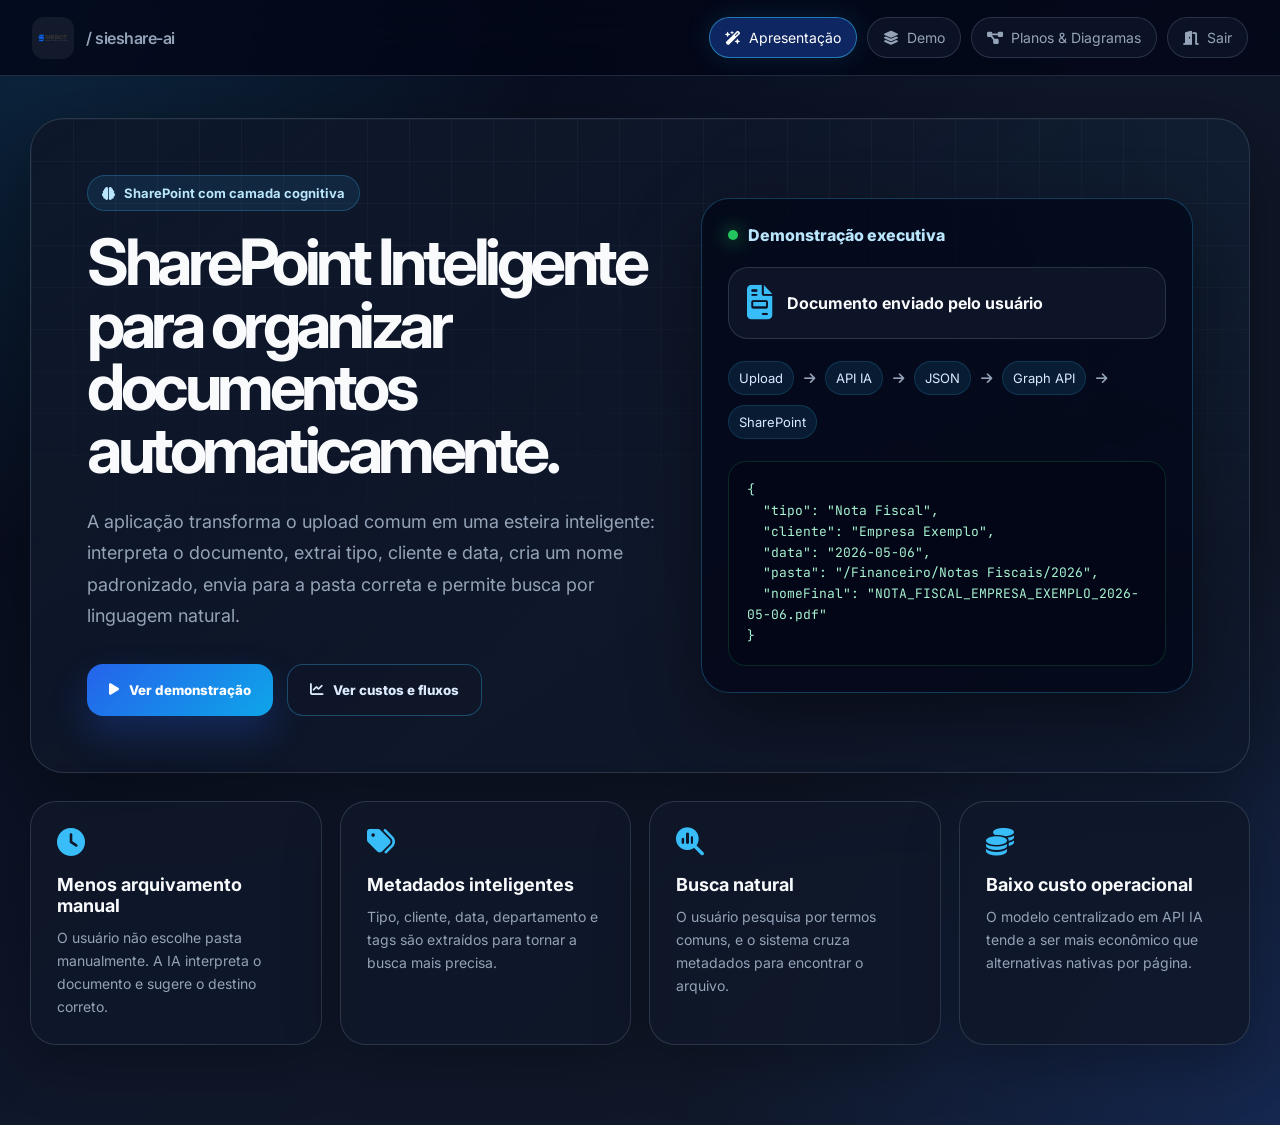
==== upload_api.html @ 10bcc90f "docs(compliance): disclaimer de escopo para simulação de arquivos" ====
<!doctype html>
<html lang="pt-br">
<head>
    <meta charset="utf-8">
    <meta name="viewport" content="width=device-width, initial-scale=1">
    <title>SieShare AI | SharePoint Inteligente</title>

    <link href="https://fonts.googleapis.com/css2?family=Inter:wght@300;400;500;600;700;800;900&family=JetBrains+Mono:wght@400;700&display=swap" rel="stylesheet">
    <link rel="stylesheet" href="https://cdnjs.cloudflare.com/ajax/libs/font-awesome/6.4.2/css/all.min.css">
    <link rel="stylesheet" href="assets/css/style_upload.css">
</head>

<body class="tech-layout">

    <div id="toast" class="toast">
        <i class="fa-solid fa-circle-check"></i>
        <span id="toast-text">Documento enviado com sucesso.</span>
    </div>

    <div id="doc-modal" class="modal-overlay">
        <div class="modal-card">
            <div class="modal-header">
                <div class="modal-title">
                    <i class="fa-solid fa-file-shield text-primary"></i>
                    <span>Inspeção inteligente do arquivo</span>
                </div>

                <button class="btn-close" onclick="closeDocPreview()">
                    <i class="fa-solid fa-xmark"></i>
                </button>
            </div>

            <div class="modal-body" id="doc-modal-content"></div>
        </div>
    </div>

    <header class="top-navbar">
        <div class="nav-brand">
            <img src="assets/img/SIEBOT.png" alt="Logo Siebot" class="brand-logo">
            <span class="module-name">/ sieshare-ai</span>
        </div>

        <nav class="nav-links">
            <button class="nav-tab active" onclick="switchView('presentation', this)">
                <i class="fa-solid fa-wand-magic-sparkles"></i>
                Apresentação
            </button>

            <button class="nav-tab" onclick="switchView('workspace', this)">
                <i class="fa-solid fa-layer-group"></i>
                Demo
            </button>

            <button class="nav-tab" onclick="switchView('architecture', this)">
                <i class="fa-solid fa-diagram-project"></i>
                Planos & Diagramas
            </button>

            <a href="index.html" class="nav-action-btn">
                <i class="fa-solid fa-door-open"></i>
                Sair
            </a>
        </nav>
    </header>

    <main class="main-canvas">

        <section id="view-presentation" class="view-panel active">

            <div class="hero-card">
                <div class="hero-copy">
                    <span class="eyebrow">
                        <i class="fa-solid fa-brain"></i>
                        SharePoint com camada cognitiva
                    </span>

                    <h1>SharePoint Inteligente para organizar documentos automaticamente.</h1>

                    <p>
                        A aplicação transforma o upload comum em uma esteira inteligente:
                        interpreta o documento, extrai tipo, cliente e data, cria um nome padronizado,
                        envia para a pasta correta e permite busca por linguagem natural.
                    </p>

                    <div class="hero-actions">
                        <button class="btn-filled btn-lg" onclick="switchView('workspace')">
                            <i class="fa-solid fa-play"></i>
                            Ver demonstração
                        </button>

                        <button class="btn-outline btn-lg" onclick="switchView('architecture')">
                            <i class="fa-solid fa-chart-line"></i>
                            Ver custos e fluxos
                        </button>
                    </div>
                </div>

                <div class="hero-panel">
                    <div class="live-card">
                        <div class="live-head">
                            <span class="dot"></span>
                            Demonstração executiva
                        </div>

                        <div class="live-file">
                            <i class="fa-solid fa-file-invoice"></i>
                            <strong>Documento enviado pelo usuário</strong>
                        </div>

                        <div class="pipeline-mini">
                            <span>Upload</span>
                            <i class="fa-solid fa-arrow-right"></i>
                            <span>API IA</span>
                            <i class="fa-solid fa-arrow-right"></i>
                            <span>JSON</span>
                            <i class="fa-solid fa-arrow-right"></i>
                            <span>Graph API</span>
                            <i class="fa-solid fa-arrow-right"></i>
                            <span>SharePoint</span>
                        </div>

                        <div class="mini-json">{
  "tipo": "Nota Fiscal",
  "cliente": "Empresa Exemplo",
  "data": "2026-05-06",
  "pasta": "/Financeiro/Notas Fiscais/2026",
  "nomeFinal": "NOTA_FISCAL_EMPRESA_EXEMPLO_2026-05-06.pdf"
}</div>
                    </div>
                </div>
            </div>

            <div class="value-grid">

                <div class="value-card">
                    <i class="fa-solid fa-clock"></i>
                    <h3>Menos arquivamento manual</h3>
                    <p>O usuário não escolhe pasta manualmente. A IA interpreta o documento e sugere o destino correto.</p>
                </div>

                <div class="value-card">
                    <i class="fa-solid fa-tags"></i>
                    <h3>Metadados inteligentes</h3>
                    <p>Tipo, cliente, data, departamento e tags são extraídos para tornar a busca mais precisa.</p>
                </div>

                <div class="value-card">
                    <i class="fa-solid fa-magnifying-glass-chart"></i>
                    <h3>Busca natural</h3>
                    <p>O usuário pesquisa por termos comuns, e o sistema cruza metadados para encontrar o arquivo.</p>
                </div>

                <div class="value-card">
                    <i class="fa-solid fa-coins"></i>
                    <h3>Baixo custo operacional</h3>
                    <p>O modelo centralizado em API IA tende a ser mais econômico que alternativas nativas por página.</p>
                </div>

            </div>

        </section>

        <section id="view-workspace" class="view-panel">

            <div class="workspace-tabs">
                <button class="workspace-tab active" onclick="switchWorkspaceTab('submit', this)">
                    <i class="fa-solid fa-cloud-arrow-up"></i>
                    Submeter arquivo
                </button>

                <button class="workspace-tab" onclick="switchWorkspaceTab('search', this)">
                    <i class="fa-solid fa-magnifying-glass"></i>
                    Pesquisa inteligente
                </button>

                <button class="workspace-tab" onclick="switchWorkspaceTab('uploads', this)">
                    <i class="fa-solid fa-clock-rotate-left"></i>
                    Últimos uploads
                </button>
            </div>

            <div id="workspace-submit" class="workspace-panel active">

                <div class="split-layout single-focus">

                    <div class="tech-card">

                        <div class="card-title">
                            <i class="fa-solid fa-robot text-primary"></i>
                            Motor de ingestão cognitiva
                        </div>

                        <p class="text-muted">
                            Nesta demo para leitura de arquivos textuais é fictícia.
                            Para PDF, DOCX e XLSX, a tela simula a resposta esperada de uma API IA,
                            sem gerar nomes a partir do nome original do arquivo.
                        </p>

                        <div id="step-upload" class="engine-step active">

                            <select id="ai-hint" class="tech-input mb-3">
                                <option value="auto">Detecção automática pela API IA</option>
                                <option value="nf">Documento: Nota Fiscal</option>
                                <option value="contrato">Documento: Contrato</option>
                                <option value="curriculo">Documento: Currículo / RH</option>
                                <option value="pedido">Documento: Pedido / Logística</option>
                            </select>

                            <div class="upload-zone" id="drop-zone">
                                <i class="fa-solid fa-file-circle-plus icon-lg"></i>
                                <h4>Arraste o arquivo para análise</h4>
                                <span class="text-muted">Suporta .pdf, .docx, .xml, .xlsx, .csv, .txt</span>

                                <input type="file" id="file-input" hidden>

                                <button class="btn-outline mt-3" onclick="document.getElementById('file-input').click()">
                                    Procurar arquivo
                                </button>
                            </div>

                        </div>

                        <div id="step-processing" class="engine-step">

                            <div class="console-window">
                                <div class="console-header">
                                    sieshare-ai: api_ia_document_intelligence
                                </div>

                                <div class="console-body" id="ai-logs"></div>
                            </div>

                        </div>

                        <div id="step-results" class="engine-step">

                            <div class="success-alert">
                                <i class="fa-solid fa-check-circle"></i>
                                Documento interpretado. Revise os metadados antes de publicar.
                            </div>

                            <div class="form-grid">

                                <div class="col-full">
                                    <label>Nome final criado pela IA</label>
                                    <input type="text" id="meta-filename" class="tech-input hl">
                                </div>

                                <div class="col-half">
                                    <label>Tipo documental</label>
                                    <input type="text" id="meta-type" class="tech-input" readonly>
                                </div>

                                <div class="col-half">
                                    <label>Cliente / Entidade</label>
                                    <input type="text" id="meta-client" class="tech-input" readonly>
                                </div>

                                <div class="col-half">
                                    <label>Data extraída</label>
                                    <input type="text" id="meta-date" class="tech-input" readonly>
                                </div>

                                <div class="col-half">
                                    <label>Departamento</label>
                                    <input type="text" id="meta-department" class="tech-input" readonly>
                                </div>

                                <div class="col-full">
                                    <label>Diretório alvo</label>
                                    <input type="text" id="meta-folder" class="tech-input" readonly>
                                </div>

                                <div class="col-full">
                                    <label>Justificativa da API IA</label>
                                    <div class="reason-box" id="ai-reason"></div>
                                </div>

                                <div class="col-full">
                                    <label>Tags semânticas</label>
                                    <div class="tags-container" id="meta-tags"></div>
                                </div>

                            </div>

                            <div class="action-row">
                                <button class="btn-text" onclick="resetUpload()">Analisar outro</button>

                                <button class="btn-filled" id="btn-submit" onclick="syncSharePoint()">
                                    <i class="fa-brands fa-microsoft"></i>
                                    Publicar no SharePoint
                                </button>
                            </div>

                        </div>

                    </div>

                    <div class="tech-card side-insight">

                        <div class="card-title">
                            <i class="fa-solid fa-list-check text-primary"></i>
                            O que a API IA retorna
                        </div>

                        <ul class="check-list">
                            <li>Tipo documental: contrato, nota fiscal, currículo, pedido, relatório etc.</li>
                            <li>Cliente, fornecedor, colaborador ou entidade principal do documento.</li>
                            <li>Data relevante encontrada no conteúdo do arquivo.</li>
                            <li>Nome final padronizado sem copiar o nome original do upload.</li>
                            <li>Pasta final, tags e payload compatível com Microsoft Graph API.</li>
                        </ul>

                    </div>

                </div>

            </div>

            <div id="workspace-search" class="workspace-panel">

                <div class="tech-card">
                    <div class="card-title">
                        <i class="fa-solid fa-magnifying-glass-chart text-primary"></i>
                        Pesquisa inteligente
                    </div>

                    <p class="text-muted">
                        A barra reinicia após cada busca. A pesquisa consulta tipo documental,
                        cliente, entidade, pasta, tags e texto extraído.
                    </p>

                    <div class="search-wrap">
                        <input
                            type="text"
                            id="ai-search-input"
                            class="tech-input"
                            placeholder="Ex: nota fiscal maio, contrato prestador, RH, fornecedor"
                        >

                        <button class="btn-filled" onclick="runSearch()">
                            <i class="fa-solid fa-magnifying-glass"></i>
                            Buscar
                        </button>
                    </div>

                    <div id="search-results-list" class="mt-3"></div>
                </div>

            </div>

            <div id="workspace-uploads" class="workspace-panel">

                <div class="tech-card">

                    <div class="card-title flex-between">
                        <span>
                            <i class="fa-solid fa-database text-primary"></i>
                            Últimos uploads indexados
                        </span>

                        <span class="badge">1.100 documentos/mês</span>
                    </div>

                    <p class="text-muted mb-4">
                        Clique em um documento para ver metadados, payload e destino final.
                    </p>

                    <div class="doc-list" id="recent-docs-list"></div>

                </div>

            </div>

        </section>

        <section id="view-architecture" class="view-panel">

            <div class="cost-intro tech-card">
                <div class="card-title">
                    <i class="fa-solid fa-calculator text-primary"></i>
                    Premissas de cálculo
                </div>

                <div class="calc-grid">
                    <div>
                        <strong>Volume operacional</strong>
                        <span>50 arquivos/dia × 22 dias úteis = 1.100 documentos/mês</span>
                    </div>

                    <div>
                        <strong>Tokens por arquivo</strong>
                        <span>1.500 tokens de entrada + 200 tokens de saída</span>
                    </div>

                    <div>
                        <strong>Total mensal</strong>
                        <span>1.650.000 tokens de entrada + 220.000 tokens de saída</span>
                    </div>

                    <div>
                        <strong>Conversão usada</strong>
                        <span>US$ 1,00 = R$ 5,00</span>
                    </div>
                </div>
            </div>

            <div class="plan-grid">

                <article class="plan-card recommended">
                    <div class="plan-kicker">Plano recomendado</div>

                    <h2>API IA própria + Graph API</h2>

                    <p>
                        O arquivo é enviado para a aplicação, a API IA interpreta o conteúdo,
                        devolve um JSON estruturado e o back-end publica no SharePoint.
                    </p>

                    <div class="price-table mini">
                        <div><strong>Gemini 2.5 Flash</strong><span>~R$ 5,22/mês</span></div>
                        <div><strong>GPT-5.4 mini</strong><span>~R$ 11,13/mês</span></div>
                        <div><strong>Gemini 2.5 Pro</strong><span>~R$ 21,31/mês</span></div>
                        <div><strong>GPT-5.4</strong><span>~R$ 37,12/mês</span></div>
                    </div>

                    <div class="formula-box">
                        Cálculo: entrada mensal × preço entrada + saída mensal × preço saída, convertido para BRL.
                    </div>
                </article>

                <article class="plan-card warning">
                    <div class="plan-kicker">Alternativa Microsoft</div>

                    <h2>Microsoft Syntex</h2>

                    <p>
                        A cobrança é por página processada. Considerando 3 páginas por arquivo:
                        1.100 documentos × 3 páginas = 3.300 páginas/mês.
                    </p>

                    <div class="price-table mini">
                        <div><strong>Não estruturado</strong><span>~R$ 82,50/mês</span></div>
                        <div><strong>Pré-criado</strong><span>~R$ 165,00/mês</span></div>
                        <div><strong>Estruturado / Forma livre</strong><span>~R$ 825,00/mês</span></div>
                    </div>

                    <div class="formula-box">
                        Cálculo: 3.300 páginas × preço por página × R$ 5,00.
                    </div>
                </article>

                <article class="plan-card neutral">
                    <div class="plan-kicker">Automação operacional</div>

                    <h2>Power Automate</h2>

                    <p>
                        Atua como orquestrador: observa uma pasta, dispara fluxo, move arquivo
                        e atualiza metadados. Não substitui a inteligência documental.
                    </p>

                    <ul>
                        <li>Custo depende das licenças Microsoft existentes.</li>
                        <li>Mais latência por depender de gatilhos.</li>
                        <li>Requer dropzone ou biblioteca intermediária.</li>
                        <li>Bom complemento, mas não ideal como cérebro da solução.</li>
                    </ul>

                    <div class="formula-box">
                        Melhor uso: automações posteriores ao upload e notificações internas.
                    </div>
                </article>

            </div>

            <div class="tech-card mt-4">

                <div class="card-title flex-between">

                    <span>
                        <i class="fa-solid fa-code-branch text-primary"></i>
                        Diagramas de sequência completos
                    </span>

                    <div class="flow-tabs">
                        <button class="ft-btn active" onclick="showFlow('api', this)">API IA</button>
                        <button class="ft-btn" onclick="showFlow('automate', this)">Power Automate</button>
                        <button class="ft-btn" onclick="showFlow('syntex', this)">Syntex</button>
                    </div>

                </div>

                <div id="flow-api" class="diagram-panel active">
                    <div class="uml-description">
                        <i class="fa-solid fa-check-circle text-primary"></i>
                        <strong>Fluxo API:</strong>
                        upload, envio para API IA, retorno JSON, montagem da requisição, upload via Graph API,
                        gravação no SharePoint e retorno do nome/pasta ao usuário.
                    </div>

                    <div class="sequence-wrap" data-diagram="api"></div>
                </div>

                <div id="flow-automate" class="diagram-panel">
                    <div class="uml-description error">
                        <i class="fa-solid fa-triangle-exclamation text-danger"></i>
                        <strong>Fluxo Power Automate:</strong>
                        a IA ainda analisa o documento, mas o arquivo passa por uma pasta dropzone,
                        aguarda gatilho e só depois é movido para a pasta final.
                    </div>

                    <div class="sequence-wrap" data-diagram="automate"></div>
                </div>

                <div id="flow-syntex" class="diagram-panel">
                    <div class="uml-description error">
                        <i class="fa-solid fa-triangle-exclamation text-danger"></i>
                        <strong>Fluxo Syntex:</strong>
                        o documento entra primeiro no SharePoint, depois o Syntex processa,
                        extrai dados e atualiza colunas/tags na biblioteca.
                    </div>

                    <div class="sequence-wrap" data-diagram="syntex"></div>
                </div>

            </div>

        </section>

    </main>

    <script src="assets/js/upload_ai.js"></script>
</body>
</html>
---- assets/css/style_upload.css ----
:root {
    --bg-main: #060b18;
    --bg-card: rgba(15, 23, 42, 0.88);
    --primary: #38bdf8;
    --primary-strong: #2563eb;
    --success: #22c55e;
    --warning: #f59e0b;
    --danger: #ef4444;
    --text-main: #f8fafc;
    --text-muted: #94a3b8;
    --border: rgba(148, 163, 184, 0.22);
    --shadow: 0 24px 80px rgba(0, 0, 0, 0.42);
}

* {
    margin: 0;
    padding: 0;
    box-sizing: border-box;
}

body.tech-layout {
    min-height: 100vh;
    background:
        radial-gradient(circle at top left, rgba(56, 189, 248, 0.18), transparent 32%),
        radial-gradient(circle at bottom right, rgba(37, 99, 235, 0.2), transparent 35%),
        linear-gradient(135deg, #020617 0%, #0f172a 48%, #111827 100%);
    color: var(--text-main);
    font-family: "Inter", Arial, sans-serif;
}

button,
input,
select {
    font-family: inherit;
}

button {
    cursor: pointer;
}

.text-primary {
    color: var(--primary);
}

.text-danger {
    color: var(--danger);
}

.text-muted {
    color: var(--text-muted);
    line-height: 1.7;
}

.mb-3 {
    margin-bottom: 16px;
}

.mb-4 {
    margin-bottom: 24px;
}

.mt-3 {
    margin-top: 16px;
}

.mt-4 {
    margin-top: 28px;
}

.flex-between {
    display: flex;
    justify-content: space-between;
    align-items: center;
    gap: 16px;
}

.toast {
    position: fixed;
    top: 96px;
    right: 28px;
    z-index: 100;
    min-width: 320px;
    max-width: 420px;
    display: none;
    align-items: center;
    gap: 12px;
    padding: 16px 18px;
    border-radius: 18px;
    background: rgba(22, 163, 74, 0.94);
    color: white;
    box-shadow: 0 20px 60px rgba(0,0,0,0.35);
    font-weight: 800;
}

.toast.active {
    display: flex;
    animation: toastIn 0.25s ease both;
}

@keyframes toastIn {
    from {
        opacity: 0;
        transform: translateX(18px);
    }

    to {
        opacity: 1;
        transform: translateX(0);
    }
}

.top-navbar {
    position: sticky;
    top: 0;
    z-index: 20;
    min-height: 76px;
    padding: 14px 32px;
    display: flex;
    align-items: center;
    justify-content: space-between;
    background: rgba(2, 6, 23, 0.78);
    border-bottom: 1px solid var(--border);
    backdrop-filter: blur(18px);
}

.nav-brand {
    display: flex;
    align-items: center;
    gap: 12px;
    font-weight: 800;
    letter-spacing: -0.03em;
}

.brand-logo {
    width: 42px;
    height: 42px;
    object-fit: contain;
    border-radius: 12px;
    background: rgba(255,255,255,0.06);
    padding: 4px;
}

.module-name {
    color: var(--text-muted);
    font-weight: 600;
}

.nav-links {
    display: flex;
    align-items: center;
    gap: 10px;
}

.nav-tab,
.nav-action-btn {
    border: 1px solid var(--border);
    background: rgba(15, 23, 42, 0.82);
    color: var(--text-muted);
    padding: 11px 15px;
    border-radius: 999px;
    display: inline-flex;
    align-items: center;
    gap: 8px;
    font-size: 14px;
    text-decoration: none;
    transition: 0.25s ease;
}

.nav-tab:hover,
.nav-action-btn:hover,
.nav-tab.active {
    color: white;
    border-color: rgba(56, 189, 248, 0.55);
    background: rgba(37, 99, 235, 0.35);
    box-shadow: 0 0 28px rgba(56, 189, 248, 0.14);
}

.main-canvas {
    width: min(1220px, calc(100% - 40px));
    margin: 0 auto;
    padding: 42px 0 80px;
}

.view-panel {
    display: none;
    animation: fadeUp 0.45s ease both;
}

.view-panel.active {
    display: block;
}

@keyframes fadeUp {
    from {
        opacity: 0;
        transform: translateY(14px);
    }

    to {
        opacity: 1;
        transform: translateY(0);
    }
}

.hero-card {
    min-height: 520px;
    padding: 56px;
    display: grid;
    grid-template-columns: 1.08fr 0.92fr;
    gap: 36px;
    align-items: center;
    border: 1px solid var(--border);
    border-radius: 34px;
    background:
        linear-gradient(145deg, rgba(15, 23, 42, 0.94), rgba(15, 23, 42, 0.66)),
        radial-gradient(circle at top right, rgba(56, 189, 248, 0.18), transparent 36%);
    box-shadow: var(--shadow);
    position: relative;
    overflow: hidden;
}

.hero-card::before {
    content: "";
    position: absolute;
    inset: 0;
    background-image:
        linear-gradient(rgba(148, 163, 184, 0.06) 1px, transparent 1px),
        linear-gradient(90deg, rgba(148, 163, 184, 0.06) 1px, transparent 1px);
    background-size: 42px 42px;
    mask-image: linear-gradient(to bottom, black, transparent 86%);
    pointer-events: none;
}

.hero-copy,
.hero-panel {
    position: relative;
    z-index: 1;
}

.eyebrow {
    display: inline-flex;
    align-items: center;
    gap: 9px;
    padding: 9px 14px;
    border-radius: 999px;
    background: rgba(56, 189, 248, 0.1);
    border: 1px solid rgba(56, 189, 248, 0.25);
    color: #bae6fd;
    font-size: 13px;
    font-weight: 700;
    margin-bottom: 20px;
}

.hero-copy h1 {
    font-size: clamp(38px, 5vw, 68px);
    line-height: 0.98;
    letter-spacing: -0.07em;
    max-width: 760px;
    margin-bottom: 24px;
}

.hero-copy p {
    font-size: 18px;
    color: var(--text-muted);
    line-height: 1.75;
    max-width: 680px;
}

.hero-actions {
    margin-top: 32px;
    display: flex;
    flex-wrap: wrap;
    gap: 14px;
}

.btn-filled,
.btn-outline,
.btn-text {
    border: 0;
    border-radius: 16px;
    padding: 13px 18px;
    font-weight: 800;
    display: inline-flex;
    align-items: center;
    justify-content: center;
    gap: 10px;
    transition: 0.24s ease;
}

.btn-filled {
    color: white;
    background: linear-gradient(135deg, var(--primary-strong), #0ea5e9);
    box-shadow: 0 18px 36px rgba(37, 99, 235, 0.25);
}

.btn-filled:hover {
    transform: translateY(-2px);
    box-shadow: 0 22px 46px rgba(56, 189, 248, 0.3);
}

.btn-outline {
    color: #dbeafe;
    background: rgba(15, 23, 42, 0.8);
    border: 1px solid rgba(56, 189, 248, 0.32);
}

.btn-outline:hover {
    border-color: var(--primary);
    background: rgba(56, 189, 248, 0.12);
}

.btn-text {
    color: var(--text-muted);
    background: transparent;
}

.btn-text:hover {
    color: white;
}

.btn-lg {
    min-height: 52px;
    padding-inline: 22px;
}

.live-card {
    border: 1px solid rgba(56, 189, 248, 0.28);
    border-radius: 28px;
    background: rgba(2, 6, 23, 0.72);
    padding: 26px;
    box-shadow: 0 26px 70px rgba(0, 0, 0, 0.42);
}

.live-head {
    display: flex;
    align-items: center;
    gap: 10px;
    color: #bae6fd;
    font-weight: 800;
    margin-bottom: 22px;
}

.dot {
    width: 10px;
    height: 10px;
    border-radius: 999px;
    background: var(--success);
    box-shadow: 0 0 18px var(--success);
}

.live-file {
    display: flex;
    align-items: center;
    gap: 14px;
    padding: 18px;
    border-radius: 20px;
    background: rgba(15, 23, 42, 0.9);
    border: 1px solid var(--border);
}

.live-file i {
    font-size: 34px;
    color: var(--primary);
}

.pipeline-mini {
    margin: 22px 0;
    display: flex;
    align-items: center;
    gap: 10px;
    flex-wrap: wrap;
    color: var(--text-muted);
    font-size: 13px;
}

.pipeline-mini span {
    padding: 8px 10px;
    border-radius: 999px;
    background: rgba(56, 189, 248, 0.1);
    color: #dbeafe;
    border: 1px solid rgba(56, 189, 248, 0.16);
}

.mini-json {
    white-space: pre-wrap;
    color: #a7f3d0;
    background: #020617;
    border: 1px solid rgba(34, 197, 94, 0.18);
    border-radius: 18px;
    padding: 18px;
    font-family: "JetBrains Mono", monospace;
    font-size: 13px;
    line-height: 1.6;
}

.value-grid {
    margin-top: 28px;
    display: grid;
    grid-template-columns: repeat(4, 1fr);
    gap: 18px;
}

.value-card,
.tech-card,
.plan-card {
    border: 1px solid var(--border);
    border-radius: 26px;
    background: var(--bg-card);
    box-shadow: 0 20px 55px rgba(0, 0, 0, 0.28);
    backdrop-filter: blur(18px);
}

.value-card {
    padding: 26px;
}

.value-card i {
    font-size: 28px;
    color: var(--primary);
    margin-bottom: 18px;
}

.value-card h3 {
    font-size: 18px;
    margin-bottom: 10px;
}

.value-card p {
    color: var(--text-muted);
    line-height: 1.65;
    font-size: 14px;
}

.workspace-tabs {
    display: flex;
    gap: 12px;
    margin-bottom: 22px;
    padding: 8px;
    border: 1px solid var(--border);
    border-radius: 24px;
    background: rgba(2, 6, 23, 0.55);
}

.workspace-tab {
    flex: 1;
    min-height: 52px;
    border: 0;
    border-radius: 18px;
    background: transparent;
    color: var(--text-muted);
    font-weight: 800;
    display: inline-flex;
    align-items: center;
    justify-content: center;
    gap: 10px;
    transition: 0.24s ease;
}

.workspace-tab.active,
.workspace-tab:hover {
    color: white;
    background: linear-gradient(135deg, rgba(37, 99, 235, 0.88), rgba(14, 165, 233, 0.72));
}

.workspace-panel {
    display: none;
}

.workspace-panel.active {
    display: block;
}

.split-layout {
    display: grid;
    grid-template-columns: 1.25fr 0.75fr;
    gap: 22px;
}

.tech-card {
    padding: 30px;
}

.card-title {
    font-size: 19px;
    font-weight: 900;
    letter-spacing: -0.02em;
    margin-bottom: 18px;
    display: flex;
    align-items: center;
    gap: 12px;
}

.engine-step {
    display: none;
    margin-top: 24px;
}

.engine-step.active {
    display: block;
}

.tech-input {
    width: 100%;
    min-height: 52px;
    border-radius: 16px;
    border: 1px solid var(--border);
    background: rgba(2, 6, 23, 0.76);
    color: white;
    padding: 0 16px;
    outline: none;
    font-size: 15px;
}

.tech-input:focus {
    border-color: rgba(56, 189, 248, 0.75);
    box-shadow: 0 0 0 4px rgba(56, 189, 248, 0.1);
}

.tech-input.hl {
    border-color: rgba(34, 197, 94, 0.48);
}

.upload-zone {
    min-height: 280px;
    border: 1.5px dashed rgba(56, 189, 248, 0.45);
    border-radius: 26px;
    background:
        linear-gradient(145deg, rgba(56, 189, 248, 0.08), rgba(37, 99, 235, 0.06)),
        rgba(2, 6, 23, 0.36);
    display: flex;
    align-items: center;
    justify-content: center;
    flex-direction: column;
    text-align: center;
    padding: 32px;
    transition: 0.25s ease;
}

.upload-zone.dragover {
    transform: scale(1.01);
    border-color: var(--primary);
    background: rgba(56, 189, 248, 0.14);
}

.icon-lg {
    font-size: 54px;
    color: var(--primary);
    margin-bottom: 18px;
}

.console-window {
    overflow: hidden;
    border-radius: 22px;
    border: 1px solid rgba(56, 189, 248, 0.2);
    background: #020617;
}

.console-header {
    padding: 14px 18px;
    background: rgba(15, 23, 42, 0.94);
    border-bottom: 1px solid var(--border);
    color: #bae6fd;
    font-family: "JetBrains Mono", monospace;
    font-size: 13px;
}

.console-body {
    min-height: 230px;
    padding: 18px;
    font-family: "JetBrains Mono", monospace;
    color: #a7f3d0;
    line-height: 1.8;
    font-size: 13px;
}

.success-alert {
    display: flex;
    align-items: center;
    gap: 10px;
    padding: 16px;
    border-radius: 18px;
    color: #dcfce7;
    border: 1px solid rgba(34, 197, 94, 0.24);
    background: rgba(34, 197, 94, 0.1);
    margin-bottom: 22px;
    font-weight: 700;
}

.form-grid {
    display: grid;
    grid-template-columns: repeat(2, 1fr);
    gap: 18px;
}

.form-grid label {
    display: block;
    color: var(--text-muted);
    font-size: 13px;
    font-weight: 800;
    margin-bottom: 8px;
}

.col-full {
    grid-column: 1 / -1;
}

.col-half {
    grid-column: span 1;
}

.reason-box {
    min-height: 52px;
    padding: 16px;
    border-radius: 16px;
    color: #dbeafe;
    background: rgba(2, 6, 23, 0.76);
    border: 1px solid var(--border);
    line-height: 1.65;
}

.tags-container {
    display: flex;
    flex-wrap: wrap;
    gap: 10px;
}

.tag {
    padding: 9px 12px;
    border-radius: 999px;
    background: rgba(56, 189, 248, 0.1);
    border: 1px solid rgba(56, 189, 248, 0.18);
    color: #bae6fd;
    font-size: 13px;
    font-weight: 800;
}

.action-row {
    margin-top: 22px;
    display: flex;
    justify-content: flex-end;
    gap: 12px;
}

.check-list {
    list-style: none;
    display: grid;
    gap: 14px;
}

.check-list li {
    color: var(--text-muted);
    line-height: 1.65;
    padding-left: 28px;
    position: relative;
}

.check-list li::before {
    content: "✓";
    position: absolute;
    left: 0;
    top: 0;
    color: var(--success);
    font-weight: 900;
}

.search-wrap {
    margin-top: 22px;
    display: grid;
    grid-template-columns: 1fr auto;
    gap: 14px;
}

.doc-list {
    display: grid;
    gap: 14px;
}

.doc-row,
.search-result {
    display: grid;
    grid-template-columns: auto 1fr auto;
    gap: 16px;
    align-items: center;
    padding: 18px;
    border-radius: 20px;
    border: 1px solid var(--border);
    background: rgba(2, 6, 23, 0.48);
    transition: 0.24s ease;
}

.doc-row:hover,
.search-result:hover {
    border-color: rgba(56, 189, 248, 0.42);
    transform: translateY(-2px);
}

.doc-icon {
    width: 46px;
    height: 46px;
    border-radius: 16px;
    display: grid;
    place-items: center;
    color: var(--primary);
    background: rgba(56, 189, 248, 0.1);
}

.doc-main h4 {
    margin-bottom: 6px;
}

.doc-main p {
    color: var(--text-muted);
    font-size: 13px;
}

.badge {
    padding: 8px 12px;
    border-radius: 999px;
    color: #dbeafe;
    background: rgba(56, 189, 248, 0.1);
    border: 1px solid rgba(56, 189, 248, 0.18);
    font-size: 12px;
    font-weight: 900;
}

.cost-intro {
    margin-bottom: 22px;
}

.calc-grid {
    display: grid;
    grid-template-columns: repeat(4, 1fr);
    gap: 14px;
}

.calc-grid div {
    padding: 18px;
    border-radius: 18px;
    border: 1px solid var(--border);
    background: rgba(2, 6, 23, 0.45);
}

.calc-grid strong {
    display: block;
    margin-bottom: 8px;
    color: white;
}

.calc-grid span {
    color: var(--text-muted);
    line-height: 1.55;
    font-size: 14px;
}

.plan-grid {
    display: grid;
    grid-template-columns: repeat(3, 1fr);
    gap: 22px;
}

.plan-card {
    padding: 30px;
    position: relative;
    overflow: hidden;
}

.plan-card::before {
    content: "";
    position: absolute;
    inset: 0;
    background: radial-gradient(circle at top right, rgba(56, 189, 248, 0.14), transparent 34%);
    pointer-events: none;
}

.plan-card > * {
    position: relative;
    z-index: 1;
}

.plan-card.recommended {
    border-color: rgba(34, 197, 94, 0.38);
}

.plan-card.warning {
    border-color: rgba(245, 158, 11, 0.36);
}

.plan-card.neutral {
    border-color: rgba(148, 163, 184, 0.25);
}

.plan-kicker {
    color: #bae6fd;
    font-weight: 900;
    font-size: 12px;
    text-transform: uppercase;
    letter-spacing: 0.08em;
    margin-bottom: 14px;
}

.plan-card h2 {
    font-size: 28px;
    margin-bottom: 14px;
    letter-spacing: -0.04em;
}

.plan-card p {
    color: var(--text-muted);
    line-height: 1.65;
    min-height: 100px;
}

.plan-card ul {
    list-style: none;
    display: grid;
    gap: 12px;
}

.plan-card li {
    color: var(--text-muted);
    padding-left: 24px;
    position: relative;
}

.plan-card li::before {
    content: "•";
    color: var(--primary);
    position: absolute;
    left: 0;
    font-weight: 900;
}

.price-table {
    display: grid;
    gap: 10px;
    margin: 22px 0;
}

.price-table div {
    display: flex;
    justify-content: space-between;
    gap: 12px;
    padding: 12px 14px;
    border-radius: 14px;
    border: 1px solid var(--border);
    background: rgba(2, 6, 23, 0.5);
}

.price-table span {
    color: #a7f3d0;
    font-weight: 900;
    text-align: right;
}

.formula-box {
    margin-top: 18px;
    padding: 14px;
    border-radius: 16px;
    color: #dbeafe;
    background: rgba(56, 189, 248, 0.08);
    border: 1px solid rgba(56, 189, 248, 0.16);
    line-height: 1.55;
    font-size: 14px;
}

.flow-tabs {
    display: flex;
    flex-wrap: wrap;
    gap: 8px;
}

.ft-btn {
    border: 1px solid var(--border);
    background: rgba(2, 6, 23, 0.62);
    color: var(--text-muted);
    border-radius: 999px;
    padding: 9px 12px;
    font-weight: 800;
}

.ft-btn.active,
.ft-btn:hover {
    color: white;
    border-color: rgba(56, 189, 248, 0.5);
    background: rgba(37, 99, 235, 0.35);
}

.diagram-panel {
    display: none;
}

.diagram-panel.active {
    display: block;
}

.uml-description {
    margin-bottom: 18px;
    padding: 16px;
    border-radius: 18px;
    color: #dbeafe;
    background: rgba(56, 189, 248, 0.08);
    border: 1px solid rgba(56, 189, 248, 0.18);
    line-height: 1.6;
}

.uml-description.error {
    background: rgba(245, 158, 11, 0.08);
    border-color: rgba(245, 158, 11, 0.22);
}

.sequence-wrap {
    width: 100%;
    overflow-x: auto;
    padding: 14px;
    border-radius: 24px;
    background: rgba(2, 6, 23, 0.56);
    border: 1px solid var(--border);
}

.sequence-svg {
    min-width: 1120px;
    width: 100%;
    height: auto;
    display: block;
}

.seq-lane {
    fill: rgba(15, 23, 42, 0.96);
    stroke: rgba(56, 189, 248, 0.38);
    stroke-width: 1.6;
}

.seq-title {
    fill: #f8fafc;
    font-size: 14px;
    font-weight: 800;
}

.seq-subtitle {
    fill: #94a3b8;
    font-size: 10px;
}

.seq-line {
    stroke: rgba(148, 163, 184, 0.34);
    stroke-width: 2;
    stroke-dasharray: 8 8;
}

.seq-activation {
    fill: rgba(255,255,255,0.08);
    stroke: rgba(255,255,255,0.42);
}

.seq-arrow {
    stroke: #38bdf8;
    stroke-width: 2.2;
    marker-end: url(#arrow);
}

.seq-arrow.return {
    stroke-dasharray: 7 6;
    stroke: #94a3b8;
}

.seq-arrow.warn {
    stroke: #f59e0b;
}

.seq-label {
    fill: #dbeafe;
    font-size: 11px;
    font-weight: 700;
}

.seq-note {
    fill: #94a3b8;
    font-size: 12px;
}

.modal-overlay {
    display: none;
    position: fixed;
    inset: 0;
    z-index: 50;
    background: rgba(2, 6, 23, 0.78);
    backdrop-filter: blur(12px);
    align-items: center;
    justify-content: center;
    padding: 24px;
}

.modal-overlay.active {
    display: flex;
}

.modal-card {
    width: min(780px, 100%);
    max-height: 86vh;
    overflow: auto;
    border-radius: 28px;
    border: 1px solid var(--border);
    background: #0f172a;
    box-shadow: var(--shadow);
}

.modal-header {
    position: sticky;
    top: 0;
    background: rgba(15, 23, 42, 0.96);
    border-bottom: 1px solid var(--border);
    padding: 18px 22px;
    display: flex;
    align-items: center;
    justify-content: space-between;
}

.modal-title {
    display: flex;
    align-items: center;
    gap: 10px;
    font-weight: 900;
}

.btn-close {
    width: 38px;
    height: 38px;
    border: 1px solid var(--border);
    border-radius: 999px;
    background: rgba(2, 6, 23, 0.5);
    color: white;
}

.modal-body {
    padding: 22px;
}

.payload-box {
    white-space: pre-wrap;
    font-family: "JetBrains Mono", monospace;
    font-size: 12px;
    line-height: 1.7;
    border-radius: 18px;
    background: #020617;
    border: 1px solid var(--border);
    padding: 16px;
    color: #bfdbfe;
    overflow-x: auto;
}

@media (max-width: 980px) {
    .top-navbar,
    .nav-links {
        flex-wrap: wrap;
    }

    .hero-card,
    .split-layout,
    .plan-grid,
    .value-grid,
    .calc-grid {
        grid-template-columns: 1fr;
    }

    .hero-card {
        padding: 34px;
    }

    .search-wrap {
        grid-template-columns: 1fr;
    }

    .workspace-tabs {
        flex-direction: column;
    }
}
.fake-document-preview {
    margin-bottom: 22px;
    padding: 24px;
    border-radius: 22px;
    background: #f8fafc;
    color: #0f172a;
    border: 1px solid rgba(148, 163, 184, 0.35);
    box-shadow: inset 0 0 0 1px rgba(15, 23, 42, 0.05);
}

.fake-doc-header {
    display: flex;
    justify-content: space-between;
    align-items: flex-start;
    padding-bottom: 16px;
    border-bottom: 2px solid #e2e8f0;
    margin-bottom: 18px;
}

.fake-doc-company {
    font-weight: 900;
    font-size: 20px;
    color: #0f172a;
}

.fake-doc-type {
    font-size: 13px;
    font-weight: 800;
    color: #2563eb;
    text-transform: uppercase;
    letter-spacing: 0.08em;
}

.fake-doc-badge {
    padding: 8px 12px;
    border-radius: 999px;
    background: #dbeafe;
    color: #1d4ed8;
    font-size: 12px;
    font-weight: 900;
}

.fake-doc-title {
    font-size: 22px;
    font-weight: 900;
    margin-bottom: 14px;
    color: #020617;
}

.fake-doc-grid {
    display: grid;
    grid-template-columns: repeat(2, 1fr);
    gap: 14px;
    margin-bottom: 18px;
}

.fake-doc-field {
    padding: 12px;
    border-radius: 14px;
    background: #f1f5f9;
    border: 1px solid #e2e8f0;
}

.fake-doc-field span {
    display: block;
    font-size: 11px;
    color: #64748b;
    font-weight: 800;
    text-transform: uppercase;
    margin-bottom: 5px;
}

.fake-doc-field strong {
    color: #0f172a;
    font-size: 14px;
}

.fake-doc-lines {
    display: grid;
    gap: 9px;
    margin-top: 18px;
}

.fake-line {
    height: 10px;
    border-radius: 999px;
    background: #cbd5e1;
}

.fake-line.w-90 { width: 90%; }
.fake-line.w-75 { width: 75%; }
.fake-line.w-60 { width: 60%; }
.fake-line.w-45 { width: 45%; }

.fake-doc-footer {
    margin-top: 22px;
    padding-top: 14px;
    border-top: 1px solid #e2e8f0;
    display: flex;
    justify-content: space-between;
    gap: 12px;
    color: #64748b;
    font-size: 12px;
    font-weight: 700;
}

@media (max-width: 640px) {
    .fake-doc-header,
    .fake-doc-footer {
        flex-direction: column;
        gap: 10px;
    }

    .fake-doc-grid {
        grid-template-columns: 1fr;
    }
}

@media (max-width: 640px) {
    .main-canvas {
        width: min(100% - 24px, 1220px);
        padding-top: 24px;
    }

    .top-navbar {
        padding: 12px;
    }

    .nav-links {
        width: 100%;
    }

    .nav-tab,
    .nav-action-btn {
        width: 100%;
        justify-content: center;
    }

    .hero-card,
    .tech-card,
    .plan-card {
        border-radius: 22px;
        padding: 22px;
    }

    .form-grid {
        grid-template-columns: 1fr;
    }

    .col-half {
        grid-column: 1 / -1;
    }

    .doc-row,
    .search-result {
        grid-template-columns: 1fr;
    }

    .flex-between {
        align-items: flex-start;
        flex-direction: column;
    }

    .toast {
        left: 16px;
        right: 16px;
        min-width: auto;
    }
}
.sequence-modern {
    display: flex;
    flex-direction: column;
    gap: 28px;
    padding: 30px;
    border-radius: 24px;
    background:
        linear-gradient(145deg,
            rgba(15,23,42,0.96),
            rgba(15,23,42,0.78)
        );
    border: 1px solid rgba(148,163,184,0.18);
    overflow-x: auto;
}

.sequence-head {
    display: grid;
    grid-template-columns: repeat(auto-fit, minmax(170px, 1fr));
    gap: 18px;
    position: relative;
}

.sequence-head::after {
    content: "";
    position: absolute;
    left: 0;
    right: 0;
    bottom: -18px;
    height: 2px;
    background:
        linear-gradient(
            90deg,
            transparent,
            rgba(56,189,248,0.45),
            transparent
        );
}

.seq-actor {
    position: relative;
    padding: 18px;
    border-radius: 18px;
    background:
        linear-gradient(
            145deg,
            rgba(30,41,59,0.96),
            rgba(15,23,42,0.96)
        );

    border: 1px solid rgba(56,189,248,0.22);
    text-align: center;
}

.seq-actor h4 {
    color: white;
    font-size: 15px;
    margin-bottom: 6px;
}

.seq-actor span {
    color: #94a3b8;
    font-size: 12px;
}

.sequence-body {
    display: flex;
    flex-direction: column;
    gap: 18px;
}

.seq-step {
    display: grid;
    grid-template-columns: 220px 1fr 220px;
    align-items: center;
    gap: 18px;
}

.seq-side {
    font-size: 13px;
    color: #94a3b8;
    font-weight: 700;
    text-align: center;
}

.seq-arrow-wrap {
    position: relative;
    height: 54px;
    display: flex;
    align-items: center;
}

.seq-arrow-line {
    width: 100%;
    height: 3px;
    border-radius: 999px;
    background:
        linear-gradient(
            90deg,
            #38bdf8,
            #2563eb
        );

    position: relative;
}

.seq-arrow-line.warn {
    background:
        linear-gradient(
            90deg,
            #f59e0b,
            #ea580c
        );
}

.seq-arrow-line::after {
    content: "";
    position: absolute;
    right: -2px;
    top: 50%;
    transform: translateY(-50%);
    border-left: 14px solid #38bdf8;
    border-top: 8px solid transparent;
    border-bottom: 8px solid transparent;
}

.seq-arrow-line.warn::after {
    border-left-color: #f59e0b;
}

.seq-step-label {
    position: absolute;
    left: 50%;
    top: -8px;
    transform: translateX(-50%);
    padding: 8px 14px;
    border-radius: 999px;
    background: rgba(15,23,42,0.98);
    border: 1px solid rgba(56,189,248,0.25);
    color: #dbeafe;
    font-size: 12px;
    font-weight: 800;
    white-space: nowrap;
}

.seq-step.return .seq-arrow-line {
    background:
        repeating-linear-gradient(
            90deg,
            #94a3b8 0px,
            #94a3b8 10px,
            transparent 10px,
            transparent 18px
        );
}

.seq-step.return .seq-arrow-line::after {
    border-left-color: #94a3b8;
}

.sequence-footer {
    padding-top: 14px;
    border-top: 1px solid rgba(148,163,184,0.16);
    color: #64748b;
    font-size: 12px;
    text-align: center;
}

@media (max-width: 1100px) {

    .seq-step {
        grid-template-columns: 1fr;
    }

    .seq-side {
        display: none;
    }

    .seq-step-label {
        white-space: normal;
        width: 90%;
        text-align: center;
    }
}
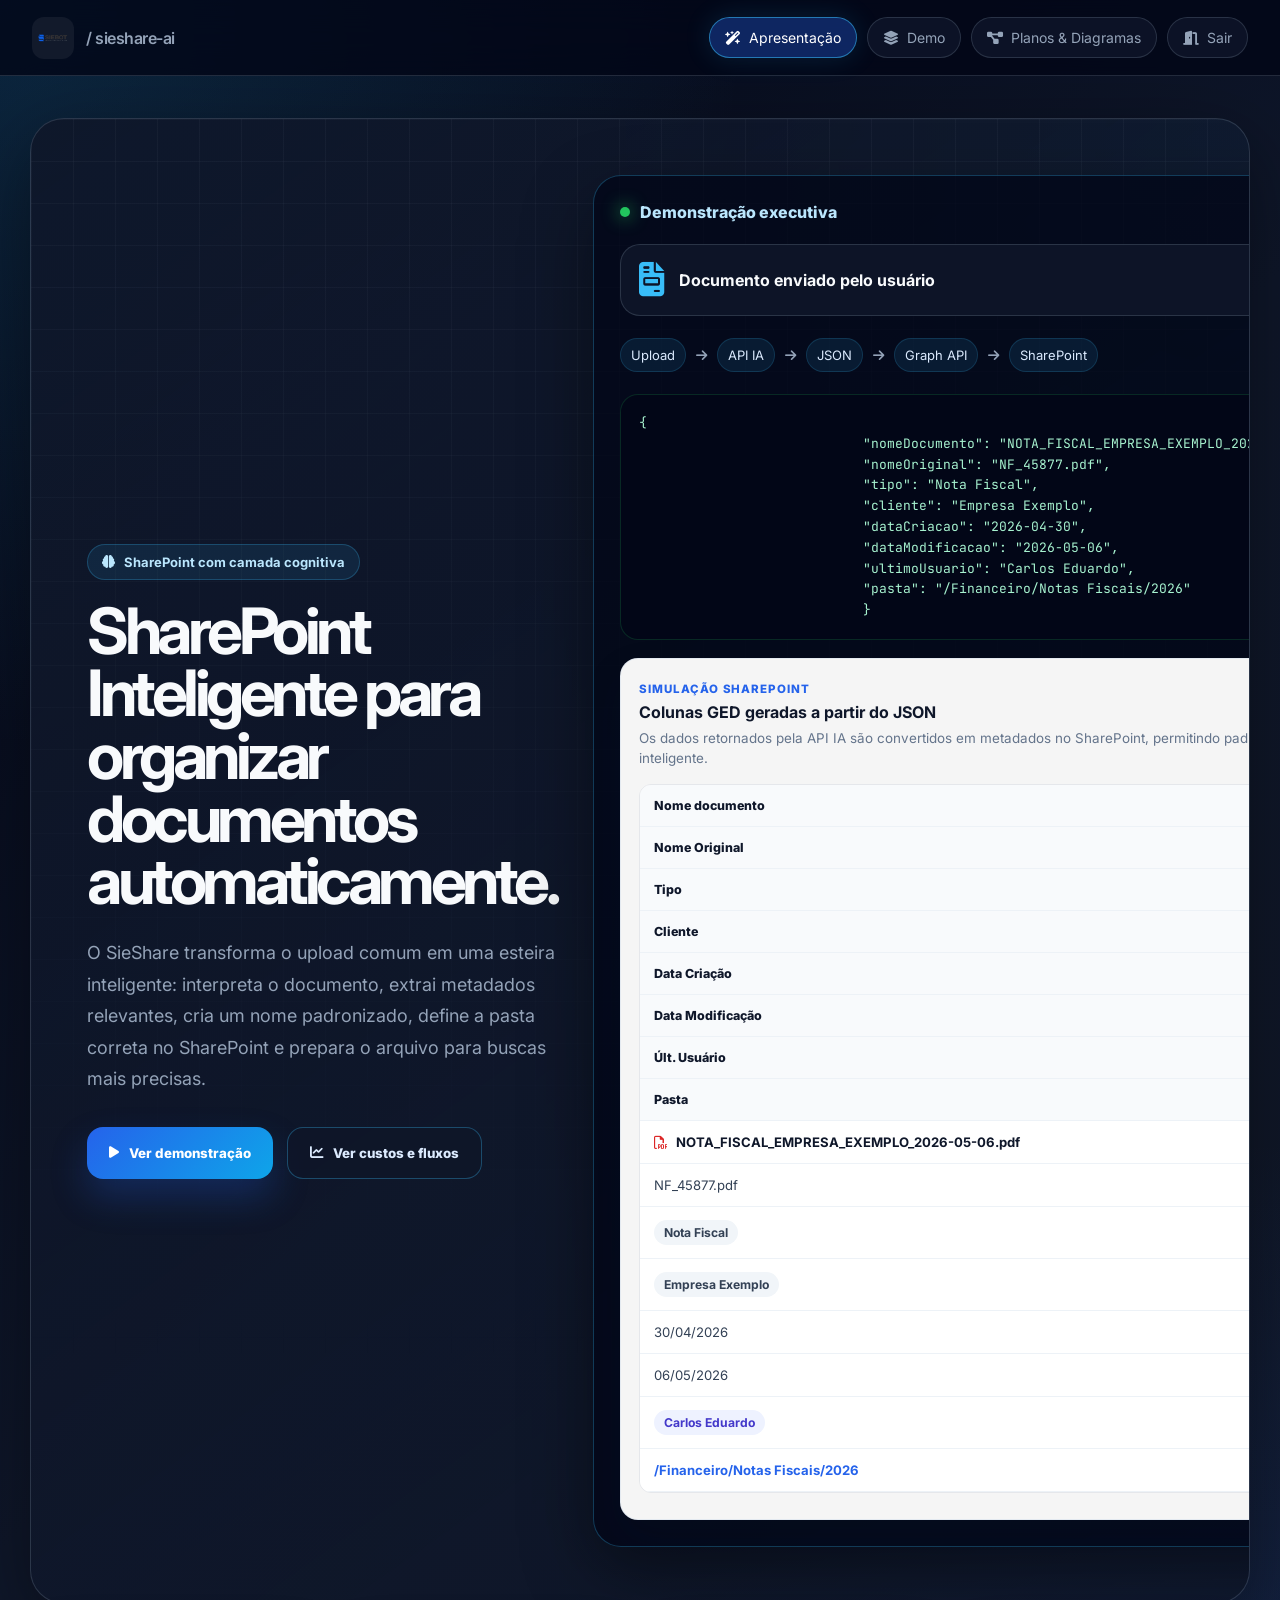
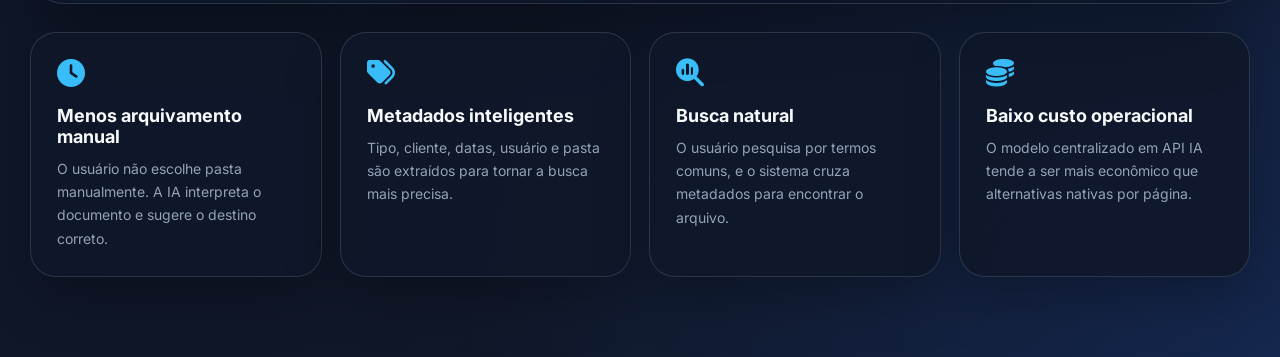
==== commit 9da262c3: "feat(routing): algoritmo de roteamento dinâmico de diretórios" ====
--- a/upload_api.html
+++ b/upload_api.html
@@ -1,11 +1,14 @@
 <!doctype html>
 <html lang="pt-br">
+
 <head>
     <meta charset="utf-8">
     <meta name="viewport" content="width=device-width, initial-scale=1">
     <title>SieShare AI | SharePoint Inteligente</title>
 
-    <link href="https://fonts.googleapis.com/css2?family=Inter:wght@300;400;500;600;700;800;900&family=JetBrains+Mono:wght@400;700&display=swap" rel="stylesheet">
+    <link
+        href="https://fonts.googleapis.com/css2?family=Inter:wght@300;400;500;600;700;800;900&family=JetBrains+Mono:wght@400;700&display=swap"
+        rel="stylesheet">
     <link rel="stylesheet" href="https://cdnjs.cloudflare.com/ajax/libs/font-awesome/6.4.2/css/all.min.css">
     <link rel="stylesheet" href="assets/css/style_upload.css">
 </head>
@@ -64,9 +67,7 @@
     </header>
 
     <main class="main-canvas">
-
         <section id="view-presentation" class="view-panel active">
-
             <div class="hero-card">
                 <div class="hero-copy">
                     <span class="eyebrow">
@@ -77,9 +78,9 @@
                     <h1>SharePoint Inteligente para organizar documentos automaticamente.</h1>
 
                     <p>
-                        A aplicação transforma o upload comum em uma esteira inteligente:
-                        interpreta o documento, extrai tipo, cliente e data, cria um nome padronizado,
-                        envia para a pasta correta e permite busca por linguagem natural.
+                        O SieShare transforma o upload comum em uma esteira inteligente:
+                        interpreta o documento, extrai metadados relevantes, cria um nome padronizado,
+                        define a pasta correta no SharePoint e prepara o arquivo para buscas mais precisas.
                     </p>
 
                     <div class="hero-actions">
@@ -120,28 +121,93 @@
                         </div>
 
                         <div class="mini-json">{
-  "tipo": "Nota Fiscal",
-  "cliente": "Empresa Exemplo",
-  "data": "2026-05-06",
-  "pasta": "/Financeiro/Notas Fiscais/2026",
-  "nomeFinal": "NOTA_FISCAL_EMPRESA_EXEMPLO_2026-05-06.pdf"
-}</div>
+                            "nomeDocumento": "NOTA_FISCAL_EMPRESA_EXEMPLO_2026-05-06.pdf",
+                            "nomeOriginal": "NF_45877.pdf",
+                            "tipo": "Nota Fiscal",
+                            "cliente": "Empresa Exemplo",
+                            "dataCriacao": "2026-04-30",
+                            "dataModificacao": "2026-05-06",
+                            "ultimoUsuario": "Carlos Eduardo",
+                            "pasta": "/Financeiro/Notas Fiscais/2026"
+                            }</div>
+
+                        <div class="sharepoint-preview">
+                            <div class="sharepoint-preview-header">
+                                <div>
+                                    <span class="sharepoint-label">Simulação SharePoint</span>
+                                    <h3>Colunas GED geradas a partir do JSON</h3>
+                                    <p>
+                                        Os dados retornados pela API IA são convertidos em metadados no SharePoint,
+                                        permitindo padronização, rastreabilidade e pesquisa inteligente.
+                                    </p>
+                                </div>
+
+                                <span class="sharepoint-status">
+                                    <i class="fa-solid fa-check"></i>
+                                    Metadados aplicados
+                                </span>
+                            </div>
+
+                            <div class="sharepoint-scroll">
+                                <div class="sharepoint-table">
+                                    <div class="sp-row sp-head">
+                                        <div>Nome documento</div>
+                                        <div>Nome Original</div>
+                                        <div>Tipo</div>
+                                        <div>Cliente</div>
+                                        <div>Data Criação</div>
+                                        <div>Data Modificação</div>
+                                        <div>Últ. Usuário</div>
+                                        <div>Pasta</div>
+                                    </div>
+
+                                    <div class="sp-row">
+                                        <div class="sp-file-name">
+                                            <i class="fa-regular fa-file-pdf"></i>
+                                            <span>NOTA_FISCAL_EMPRESA_EXEMPLO_2026-05-06.pdf</span>
+                                        </div>
+
+                                        <div>NF_45877.pdf</div>
+
+                                        <div>
+                                            <span class="sp-pill">Nota Fiscal</span>
+                                        </div>
+
+                                        <div>
+                                            <span class="sp-pill">Empresa Exemplo</span>
+                                        </div>
+
+                                        <div>30/04/2026</div>
+
+                                        <div>06/05/2026</div>
+
+                                        <div>
+                                            <span class="sp-pill user">Carlos Eduardo</span>
+                                        </div>
+
+                                        <div class="sp-folder">
+                                            /Financeiro/Notas Fiscais/2026
+                                        </div>
+                                    </div>
+                                </div>
+                            </div>
+                        </div>
                     </div>
                 </div>
             </div>
 
             <div class="value-grid">
-
                 <div class="value-card">
                     <i class="fa-solid fa-clock"></i>
                     <h3>Menos arquivamento manual</h3>
-                    <p>O usuário não escolhe pasta manualmente. A IA interpreta o documento e sugere o destino correto.</p>
+                    <p>O usuário não escolhe pasta manualmente. A IA interpreta o documento e sugere o destino correto.
+                    </p>
                 </div>
 
                 <div class="value-card">
                     <i class="fa-solid fa-tags"></i>
                     <h3>Metadados inteligentes</h3>
-                    <p>Tipo, cliente, data, departamento e tags são extraídos para tornar a busca mais precisa.</p>
+                    <p>Tipo, cliente, datas, usuário e pasta são extraídos para tornar a busca mais precisa.</p>
                 </div>
 
                 <div class="value-card">
@@ -153,15 +219,13 @@
                 <div class="value-card">
                     <i class="fa-solid fa-coins"></i>
                     <h3>Baixo custo operacional</h3>
-                    <p>O modelo centralizado em API IA tende a ser mais econômico que alternativas nativas por página.</p>
-                </div>
-
-            </div>
-
+                    <p>O modelo centralizado em API IA tende a ser mais econômico que alternativas nativas por página.
+                    </p>
+                </div>
+            </div>
         </section>
 
         <section id="view-workspace" class="view-panel">
-
             <div class="workspace-tabs">
                 <button class="workspace-tab active" onclick="switchWorkspaceTab('submit', this)">
                     <i class="fa-solid fa-cloud-arrow-up"></i>
@@ -180,24 +244,20 @@
             </div>
 
             <div id="workspace-submit" class="workspace-panel active">
-
                 <div class="split-layout single-focus">
-
                     <div class="tech-card">
-
                         <div class="card-title">
                             <i class="fa-solid fa-robot text-primary"></i>
                             Motor de ingestão cognitiva
                         </div>
 
                         <p class="text-muted">
-                            Nesta demo para leitura de arquivos textuais é fictícia.
-                            Para PDF, DOCX e XLSX, a tela simula a resposta esperada de uma API IA,
+                            Nesta demonstração, a leitura de arquivos textuais é simulada.
+                            Para PDF, DOCX e XLSX, a tela representa a resposta esperada de uma API IA,
                             sem gerar nomes a partir do nome original do arquivo.
                         </p>
 
                         <div id="step-upload" class="engine-step active">
-
                             <select id="ai-hint" class="tech-input mb-3">
                                 <option value="auto">Detecção automática pela API IA</option>
                                 <option value="nf">Documento: Nota Fiscal</option>
@@ -210,37 +270,29 @@
                                 <i class="fa-solid fa-file-circle-plus icon-lg"></i>
                                 <h4>Arraste o arquivo para análise</h4>
                                 <span class="text-muted">Suporta .pdf, .docx, .xml, .xlsx, .csv, .txt</span>
-
                                 <input type="file" id="file-input" hidden>
-
-                                <button class="btn-outline mt-3" onclick="document.getElementById('file-input').click()">
+                                <button class="btn-outline mt-3"
+                                    onclick="document.getElementById('file-input').click()">
                                     Procurar arquivo
                                 </button>
                             </div>
-
                         </div>
 
                         <div id="step-processing" class="engine-step">
-
                             <div class="console-window">
                                 <div class="console-header">
                                     sieshare-ai: api_ia_document_intelligence
                                 </div>
-
                                 <div class="console-body" id="ai-logs"></div>
                             </div>
-
                         </div>
 
                         <div id="step-results" class="engine-step">
-
                             <div class="success-alert">
                                 <i class="fa-solid fa-check-circle"></i>
                                 Documento interpretado. Revise os metadados antes de publicar.
                             </div>
-
                             <div class="form-grid">
-
                                 <div class="col-full">
                                     <label>Nome final criado pela IA</label>
                                     <input type="text" id="meta-filename" class="tech-input hl">
@@ -280,9 +332,7 @@
                                     <label>Tags semânticas</label>
                                     <div class="tags-container" id="meta-tags"></div>
                                 </div>
-
-                            </div>
-
+                            </div>
                             <div class="action-row">
                                 <button class="btn-text" onclick="resetUpload()">Analisar outro</button>
 
@@ -291,30 +341,23 @@
                                     Publicar no SharePoint
                                 </button>
                             </div>
-
-                        </div>
-
+                        </div>
                     </div>
 
                     <div class="tech-card side-insight">
-
                         <div class="card-title">
                             <i class="fa-solid fa-list-check text-primary"></i>
                             O que a API IA retorna
                         </div>
-
                         <ul class="check-list">
-                            <li>Tipo documental: contrato, nota fiscal, currículo, pedido, relatório etc.</li>
-                            <li>Cliente, fornecedor, colaborador ou entidade principal do documento.</li>
-                            <li>Data relevante encontrada no conteúdo do arquivo.</li>
-                            <li>Nome final padronizado sem copiar o nome original do upload.</li>
-                            <li>Pasta final, tags e payload compatível com Microsoft Graph API.</li>
+                            <li>Nome final padronizado, sem depender do nome original enviado pelo usuário.</li>
+                            <li>Nome original preservado para auditoria e rastreabilidade.</li>
+                            <li>Tipo documental, cliente, datas relevantes e último usuário responsável.</li>
+                            <li>Pasta final sugerida para publicação no SharePoint.</li>
+                            <li>Payload compatível com automações e Microsoft Graph API.</li>
                         </ul>
-
-                    </div>
-
-                </div>
-
+                    </div>
+                </div>
             </div>
 
             <div id="workspace-search" class="workspace-panel">
@@ -326,17 +369,13 @@
                     </div>
 
                     <p class="text-muted">
-                        A barra reinicia após cada busca. A pesquisa consulta tipo documental,
-                        cliente, entidade, pasta, tags e texto extraído.
+                        A pesquisa consulta tipo documental, cliente, entidade, pasta, tags e texto extraído,
+                        permitindo encontrar documentos mesmo sem saber o nome exato do arquivo.
                     </p>
 
                     <div class="search-wrap">
-                        <input
-                            type="text"
-                            id="ai-search-input"
-                            class="tech-input"
-                            placeholder="Ex: nota fiscal maio, contrato prestador, RH, fornecedor"
-                        >
+                        <input type="text" id="ai-search-input" class="tech-input"
+                            placeholder="Ex: nota fiscal maio, contrato prestador, RH, fornecedor">
 
                         <button class="btn-filled" onclick="runSearch()">
                             <i class="fa-solid fa-magnifying-glass"></i>
@@ -350,26 +389,19 @@
             </div>
 
             <div id="workspace-uploads" class="workspace-panel">
-
                 <div class="tech-card">
-
                     <div class="card-title flex-between">
                         <span>
                             <i class="fa-solid fa-database text-primary"></i>
                             Últimos uploads indexados
                         </span>
-
                         <span class="badge">1.100 documentos/mês</span>
                     </div>
-
                     <p class="text-muted mb-4">
                         Clique em um documento para ver metadados, payload e destino final.
                     </p>
-
                     <div class="doc-list" id="recent-docs-list"></div>
-
-                </div>
-
+                </div>
             </div>
 
         </section>
@@ -406,24 +438,20 @@
             </div>
 
             <div class="plan-grid">
-
                 <article class="plan-card recommended">
                     <div class="plan-kicker">Plano recomendado</div>
-
                     <h2>API IA própria + Graph API</h2>
 
                     <p>
                         O arquivo é enviado para a aplicação, a API IA interpreta o conteúdo,
                         devolve um JSON estruturado e o back-end publica no SharePoint.
                     </p>
-
                     <div class="price-table mini">
                         <div><strong>Gemini 2.5 Flash</strong><span>~R$ 5,22/mês</span></div>
                         <div><strong>GPT-5.4 mini</strong><span>~R$ 11,13/mês</span></div>
                         <div><strong>Gemini 2.5 Pro</strong><span>~R$ 21,31/mês</span></div>
                         <div><strong>GPT-5.4</strong><span>~R$ 37,12/mês</span></div>
                     </div>
-
                     <div class="formula-box">
                         Cálculo: entrada mensal × preço entrada + saída mensal × preço saída, convertido para BRL.
                     </div>
@@ -431,20 +459,16 @@
 
                 <article class="plan-card warning">
                     <div class="plan-kicker">Alternativa Microsoft</div>
-
                     <h2>Microsoft Syntex</h2>
-
                     <p>
                         A cobrança é por página processada. Considerando 3 páginas por arquivo:
                         1.100 documentos × 3 páginas = 3.300 páginas/mês.
                     </p>
-
                     <div class="price-table mini">
                         <div><strong>Não estruturado</strong><span>~R$ 82,50/mês</span></div>
                         <div><strong>Pré-criado</strong><span>~R$ 165,00/mês</span></div>
                         <div><strong>Estruturado / Forma livre</strong><span>~R$ 825,00/mês</span></div>
                     </div>
-
                     <div class="formula-box">
                         Cálculo: 3.300 páginas × preço por página × R$ 5,00.
                     </div>
@@ -452,7 +476,6 @@
 
                 <article class="plan-card neutral">
                     <div class="plan-kicker">Automação operacional</div>
-
                     <h2>Power Automate</h2>
 
                     <p>
@@ -471,13 +494,10 @@
                         Melhor uso: automações posteriores ao upload e notificações internas.
                     </div>
                 </article>
-
             </div>
 
             <div class="tech-card mt-4">
-
                 <div class="card-title flex-between">
-
                     <span>
                         <i class="fa-solid fa-code-branch text-primary"></i>
                         Diagramas de sequência completos
@@ -488,7 +508,6 @@
                         <button class="ft-btn" onclick="showFlow('automate', this)">Power Automate</button>
                         <button class="ft-btn" onclick="showFlow('syntex', this)">Syntex</button>
                     </div>
-
                 </div>
 
                 <div id="flow-api" class="diagram-panel active">
@@ -498,7 +517,6 @@
                         upload, envio para API IA, retorno JSON, montagem da requisição, upload via Graph API,
                         gravação no SharePoint e retorno do nome/pasta ao usuário.
                     </div>
-
                     <div class="sequence-wrap" data-diagram="api"></div>
                 </div>
 
@@ -509,7 +527,6 @@
                         a IA ainda analisa o documento, mas o arquivo passa por uma pasta dropzone,
                         aguarda gatilho e só depois é movido para a pasta final.
                     </div>
-
                     <div class="sequence-wrap" data-diagram="automate"></div>
                 </div>
 
@@ -520,16 +537,13 @@
                         o documento entra primeiro no SharePoint, depois o Syntex processa,
                         extrai dados e atualiza colunas/tags na biblioteca.
                     </div>
-
                     <div class="sequence-wrap" data-diagram="syntex"></div>
                 </div>
 
             </div>
-
         </section>
-
     </main>
-
     <script src="assets/js/upload_ai.js"></script>
 </body>
+
 </html>
--- a/assets/css/style_upload.css
+++ b/assets/css/style_upload.css
@@ -88,7 +88,7 @@
     border-radius: 18px;
     background: rgba(22, 163, 74, 0.94);
     color: white;
-    box-shadow: 0 20px 60px rgba(0,0,0,0.35);
+    box-shadow: 0 20px 60px rgba(0, 0, 0, 0.35);
     font-weight: 800;
 }
 
@@ -136,7 +136,7 @@
     height: 42px;
     object-fit: contain;
     border-radius: 12px;
-    background: rgba(255,255,255,0.06);
+    background: rgba(255, 255, 255, 0.06);
     padding: 4px;
 }
 
@@ -772,7 +772,7 @@
     pointer-events: none;
 }
 
-.plan-card > * {
+.plan-card>* {
     position: relative;
     z-index: 1;
 }
@@ -948,8 +948,8 @@
 }
 
 .seq-activation {
-    fill: rgba(255,255,255,0.08);
-    stroke: rgba(255,255,255,0.42);
+    fill: rgba(255, 255, 255, 0.08);
+    stroke: rgba(255, 255, 255, 0.42);
 }
 
 .seq-arrow {
@@ -1049,6 +1049,7 @@
 }
 
 @media (max-width: 980px) {
+
     .top-navbar,
     .nav-links {
         flex-wrap: wrap;
@@ -1074,6 +1075,7 @@
         flex-direction: column;
     }
 }
+
 .fake-document-preview {
     margin-bottom: 22px;
     padding: 24px;
@@ -1163,10 +1165,21 @@
     background: #cbd5e1;
 }
 
-.fake-line.w-90 { width: 90%; }
-.fake-line.w-75 { width: 75%; }
-.fake-line.w-60 { width: 60%; }
-.fake-line.w-45 { width: 45%; }
+.fake-line.w-90 {
+    width: 90%;
+}
+
+.fake-line.w-75 {
+    width: 75%;
+}
+
+.fake-line.w-60 {
+    width: 60%;
+}
+
+.fake-line.w-45 {
+    width: 45%;
+}
 
 .fake-doc-footer {
     margin-top: 22px;
@@ -1181,6 +1194,7 @@
 }
 
 @media (max-width: 640px) {
+
     .fake-doc-header,
     .fake-doc-footer {
         flex-direction: column;
@@ -1243,6 +1257,7 @@
         min-width: auto;
     }
 }
+
 .sequence-modern {
     display: flex;
     flex-direction: column;
@@ -1251,10 +1266,9 @@
     border-radius: 24px;
     background:
         linear-gradient(145deg,
-            rgba(15,23,42,0.96),
-            rgba(15,23,42,0.78)
-        );
-    border: 1px solid rgba(148,163,184,0.18);
+            rgba(15, 23, 42, 0.96),
+            rgba(15, 23, 42, 0.78));
+    border: 1px solid rgba(148, 163, 184, 0.18);
     overflow-x: auto;
 }
 
@@ -1273,12 +1287,10 @@
     bottom: -18px;
     height: 2px;
     background:
-        linear-gradient(
-            90deg,
+        linear-gradient(90deg,
             transparent,
-            rgba(56,189,248,0.45),
-            transparent
-        );
+            rgba(56, 189, 248, 0.45),
+            transparent);
 }
 
 .seq-actor {
@@ -1286,13 +1298,11 @@
     padding: 18px;
     border-radius: 18px;
     background:
-        linear-gradient(
-            145deg,
-            rgba(30,41,59,0.96),
-            rgba(15,23,42,0.96)
-        );
-
-    border: 1px solid rgba(56,189,248,0.22);
+        linear-gradient(145deg,
+            rgba(30, 41, 59, 0.96),
+            rgba(15, 23, 42, 0.96));
+
+    border: 1px solid rgba(56, 189, 248, 0.22);
     text-align: center;
 }
 
@@ -1339,22 +1349,18 @@
     height: 3px;
     border-radius: 999px;
     background:
-        linear-gradient(
-            90deg,
+        linear-gradient(90deg,
             #38bdf8,
-            #2563eb
-        );
+            #2563eb);
 
     position: relative;
 }
 
 .seq-arrow-line.warn {
     background:
-        linear-gradient(
-            90deg,
+        linear-gradient(90deg,
             #f59e0b,
-            #ea580c
-        );
+            #ea580c);
 }
 
 .seq-arrow-line::after {
@@ -1379,8 +1385,8 @@
     transform: translateX(-50%);
     padding: 8px 14px;
     border-radius: 999px;
-    background: rgba(15,23,42,0.98);
-    border: 1px solid rgba(56,189,248,0.25);
+    background: rgba(15, 23, 42, 0.98);
+    border: 1px solid rgba(56, 189, 248, 0.25);
     color: #dbeafe;
     font-size: 12px;
     font-weight: 800;
@@ -1389,13 +1395,11 @@
 
 .seq-step.return .seq-arrow-line {
     background:
-        repeating-linear-gradient(
-            90deg,
+        repeating-linear-gradient(90deg,
             #94a3b8 0px,
             #94a3b8 10px,
             transparent 10px,
-            transparent 18px
-        );
+            transparent 18px);
 }
 
 .seq-step.return .seq-arrow-line::after {
@@ -1404,7 +1408,7 @@
 
 .sequence-footer {
     padding-top: 14px;
-    border-top: 1px solid rgba(148,163,184,0.16);
+    border-top: 1px solid rgba(148, 163, 184, 0.16);
     color: #64748b;
     font-size: 12px;
     text-align: center;
@@ -1425,4 +1429,162 @@
         width: 90%;
         text-align: center;
     }
-}+}
+
+/* Preview SharePoint - SieShare */
+
+.sharepoint-preview {
+    margin-top: 18px;
+    background: rgba(255, 255, 255, 0.96);
+    border: 1px solid rgba(226, 232, 240, 0.9);
+    border-radius: 18px;
+    padding: 18px;
+    box-shadow: 0 18px 40px rgba(15, 23, 42, 0.12);
+}
+
+.sharepoint-preview-header {
+    display: flex;
+    justify-content: space-between;
+    align-items: flex-start;
+    gap: 18px;
+    margin-bottom: 16px;
+}
+
+.sharepoint-label {
+    display: inline-block;
+    margin-bottom: 6px;
+    font-size: 0.72rem;
+    font-weight: 800;
+    text-transform: uppercase;
+    letter-spacing: 0.08em;
+    color: #2563eb;
+}
+
+.sharepoint-preview-header h3 {
+    margin: 0 0 6px;
+    color: #0f172a;
+    font-size: 1rem;
+}
+
+.sharepoint-preview-header p {
+    margin: 0;
+    color: #64748b;
+    font-size: 0.84rem;
+    line-height: 1.5;
+}
+
+.sharepoint-status {
+    white-space: nowrap;
+    display: inline-flex;
+    align-items: center;
+    gap: 6px;
+    background: #ecfdf5;
+    color: #047857;
+    border: 1px solid #a7f3d0;
+    padding: 7px 12px;
+    border-radius: 999px;
+    font-size: 0.76rem;
+    font-weight: 700;
+}
+
+.sharepoint-scroll {
+    overflow-x: auto;
+    padding-bottom: 8px;
+}
+
+.sharepoint-table {
+    min-width: 1380px;
+    border: 1px solid #e5e7eb;
+    border-radius: 12px;
+    overflow: hidden;
+}
+
+.sp-row {
+    grid-template-columns:
+        250px 150px 130px 160px 130px 150px 150px 250px;
+}
+
+.sp-row>div {
+    padding: 13px 14px;
+    border-bottom: 1px solid #edf2f7;
+    color: #334155;
+    font-size: 0.82rem;
+    white-space: nowrap;
+    overflow: hidden;
+    text-overflow: ellipsis;
+    background: #ffffff;
+}
+
+.sp-head>div {
+    background: #f8fafc;
+    color: #0f172a;
+    font-weight: 800;
+    font-size: 0.78rem;
+}
+
+.sp-file-name {
+    display: flex;
+    align-items: center;
+    gap: 9px;
+    font-weight: 700;
+    color: #0f172a !important;
+}
+
+.sp-file-name i {
+    color: #dc2626;
+}
+
+.sp-pill {
+    display: inline-flex;
+    align-items: center;
+    padding: 5px 10px;
+    border-radius: 999px;
+    background: #f1f5f9;
+    color: #334155;
+    font-weight: 700;
+    font-size: 0.76rem;
+}
+
+.sp-pill.user {
+    background: #eef2ff;
+    color: #4338ca;
+}
+
+.sp-folder {
+    color: #2563eb !important;
+    font-weight: 700;
+}
+
+@media (max-width: 768px) {
+    .sharepoint-preview-header {
+        flex-direction: column;
+    }
+
+    .sharepoint-status {
+        align-self: flex-start;
+    }
+}
+/* Correção do corte no preview SharePoint */
+
+.hero-panel,
+.live-card {
+    overflow: visible;
+}
+
+.sharepoint-preview {
+    width: 100%;
+    max-width: 100%;
+    overflow: hidden;
+}
+
+.sharepoint-scroll {
+    width: 100%;
+    max-width: 100%;
+    overflow-x: auto;
+    overflow-y: hidden;
+}
+
+.sharepoint-table {
+    min-width: 1050px;
+}
+
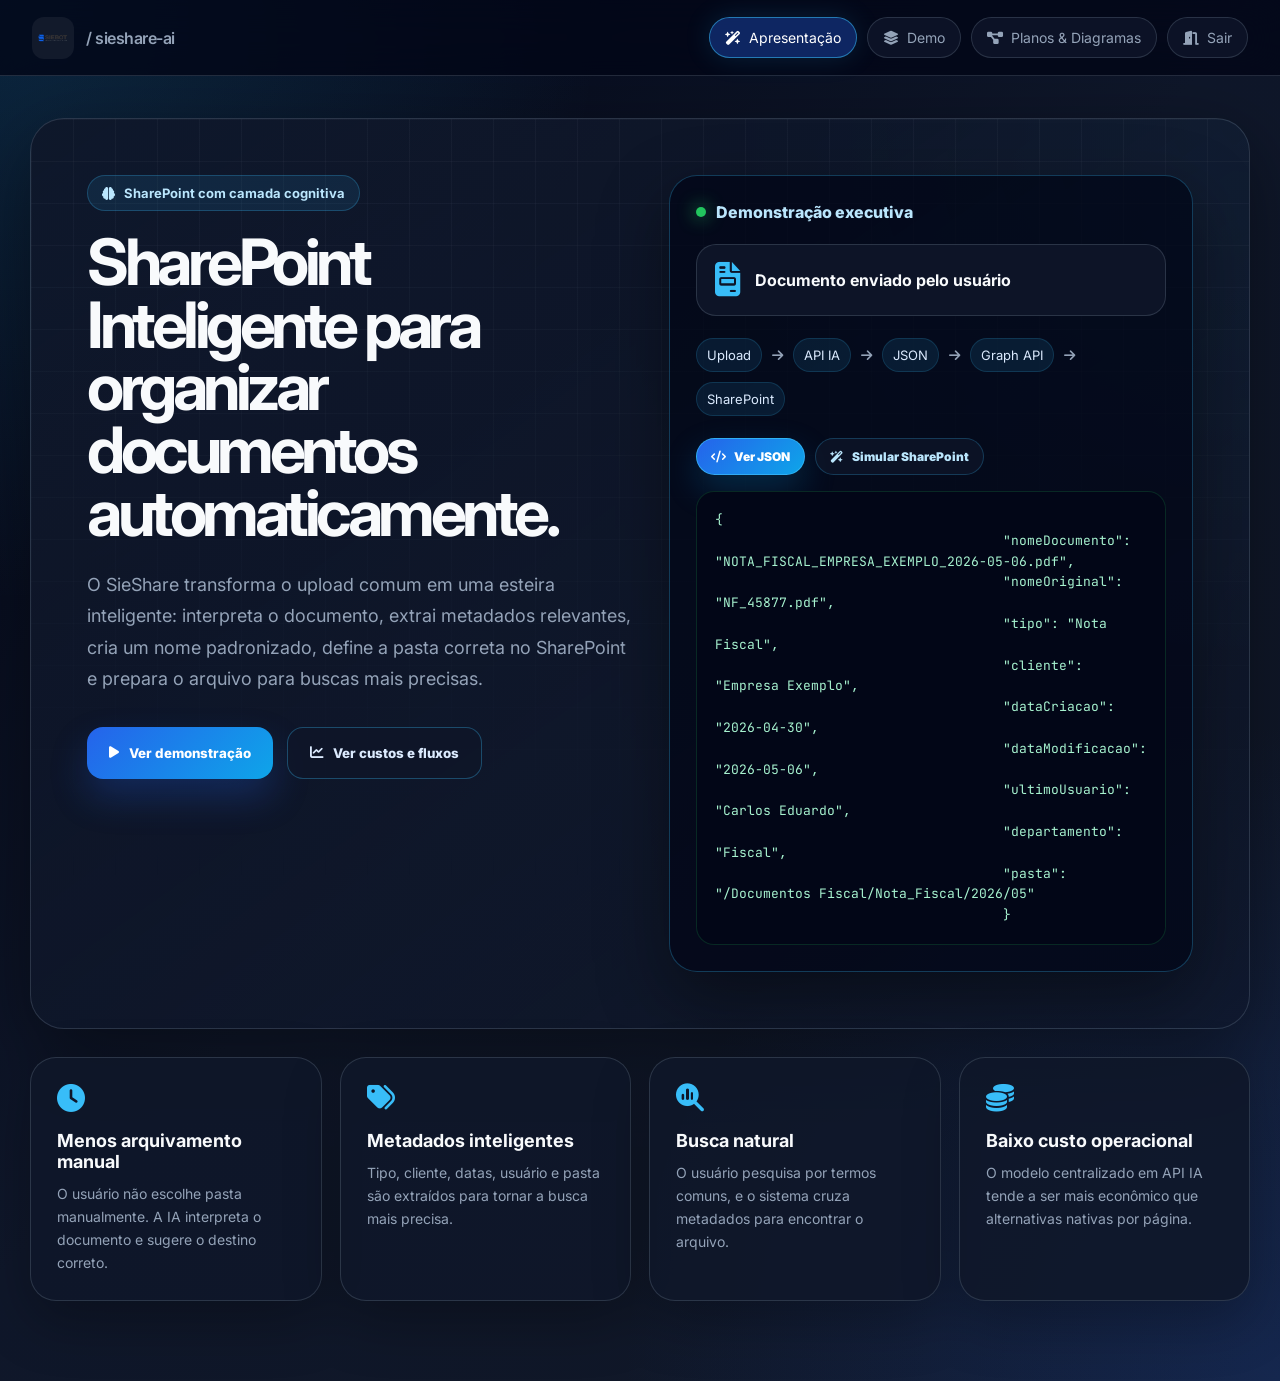
==== commit 8125393e: "refactor(branding): consolidação global da identidade do projeto" ====
--- a/upload_api.html
+++ b/upload_api.html
@@ -67,6 +67,7 @@
     </header>
 
     <main class="main-canvas">
+
         <section id="view-presentation" class="view-panel active">
             <div class="hero-card">
                 <div class="hero-copy">
@@ -120,77 +121,89 @@
                             <span>SharePoint</span>
                         </div>
 
-                        <div class="mini-json">{
-                            "nomeDocumento": "NOTA_FISCAL_EMPRESA_EXEMPLO_2026-05-06.pdf",
-                            "nomeOriginal": "NF_45877.pdf",
-                            "tipo": "Nota Fiscal",
-                            "cliente": "Empresa Exemplo",
-                            "dataCriacao": "2026-04-30",
-                            "dataModificacao": "2026-05-06",
-                            "ultimoUsuario": "Carlos Eduardo",
-                            "pasta": "/Financeiro/Notas Fiscais/2026"
-                            }</div>
-
-                        <div class="sharepoint-preview">
-                            <div class="sharepoint-preview-header">
-                                <div>
-                                    <span class="sharepoint-label">Simulação SharePoint</span>
-                                    <h3>Colunas GED geradas a partir do JSON</h3>
-                                    <p>
-                                        Os dados retornados pela API IA são convertidos em metadados no SharePoint,
-                                        permitindo padronização, rastreabilidade e pesquisa inteligente.
-                                    </p>
-                                </div>
-
-                                <span class="sharepoint-status">
-                                    <i class="fa-solid fa-check"></i>
-                                    Metadados aplicados
-                                </span>
-                            </div>
-
-                            <div class="sharepoint-scroll">
-                                <div class="sharepoint-table">
-                                    <div class="sp-row sp-head">
-                                        <div>Nome documento</div>
-                                        <div>Nome Original</div>
-                                        <div>Tipo</div>
-                                        <div>Cliente</div>
-                                        <div>Data Criação</div>
-                                        <div>Data Modificação</div>
-                                        <div>Últ. Usuário</div>
-                                        <div>Pasta</div>
+                        <div class="smart-preview-card">
+                        
+                            <div class="smart-preview-actions">
+                                <button class="magic-toggle active" id="btn-json-view" onclick="toggleSmartPreview('json')">
+                                    <i class="fa-solid fa-code"></i>
+                                    Ver JSON
+                                </button>
+                        
+                                <button class="magic-toggle" id="btn-sharepoint-view" onclick="toggleSmartPreview('sharepoint')">
+                                    <i class="fa-solid fa-wand-magic-sparkles"></i>
+                                    Simular SharePoint
+                                </button>
+                            </div>
+                        
+                            <div id="preview-json" class="preview-mode active">
+                                <div class="mini-json">{
+                                    "nomeDocumento": "NOTA_FISCAL_EMPRESA_EXEMPLO_2026-05-06.pdf",
+                                    "nomeOriginal": "NF_45877.pdf",
+                                    "tipo": "Nota Fiscal",
+                                    "cliente": "Empresa Exemplo",
+                                    "dataCriacao": "2026-04-30",
+                                    "dataModificacao": "2026-05-06",
+                                    "ultimoUsuario": "Carlos Eduardo",
+                                    "departamento": "Fiscal",
+                                    "pasta": "/Documentos Fiscal/Nota_Fiscal/2026/05"
+                                    }</div>
+                            </div>
+                        
+                            <div id="preview-sharepoint" class="preview-mode">
+                                <div class="sp-compact-card">
+                                    <div class="sp-compact-header">
+                                        <div>
+                                            <span>Simulação SharePoint</span>
+                                            <strong>Metadados aplicados ao documento</strong>
+                                        </div>
+                        
+                                        <i class="fa-solid fa-check"></i>
                                     </div>
-
-                                    <div class="sp-row">
-                                        <div class="sp-file-name">
-                                            <i class="fa-regular fa-file-pdf"></i>
-                                            <span>NOTA_FISCAL_EMPRESA_EXEMPLO_2026-05-06.pdf</span>
-                                        </div>
-
-                                        <div>NF_45877.pdf</div>
-
-                                        <div>
-                                            <span class="sp-pill">Nota Fiscal</span>
-                                        </div>
-
-                                        <div>
-                                            <span class="sp-pill">Empresa Exemplo</span>
-                                        </div>
-
-                                        <div>30/04/2026</div>
-
-                                        <div>06/05/2026</div>
-
-                                        <div>
-                                            <span class="sp-pill user">Carlos Eduardo</span>
-                                        </div>
-
-                                        <div class="sp-folder">
-                                            /Financeiro/Notas Fiscais/2026
+                        
+                                    <div class="sp-meta-grid">
+                                        <div>
+                                            <small>Nome documento</small>
+                                            <strong>NOTA_FISCAL_EMPRESA_EXEMPLO_2026-05-06.pdf</strong>
+                                        </div>
+                        
+                                        <div>
+                                            <small>Nome Original</small>
+                                            <strong>NF_45877.pdf</strong>
+                                        </div>
+                        
+                                        <div>
+                                            <small>Tipo</small>
+                                            <strong>Nota Fiscal</strong>
+                                        </div>
+                        
+                                        <div>
+                                            <small>Cliente</small>
+                                            <strong>Empresa Exemplo</strong>
+                                        </div>
+                        
+                                        <div>
+                                            <small>Data Criação</small>
+                                            <strong>30/04/2026</strong>
+                                        </div>
+                        
+                                        <div>
+                                            <small>Data Modificação</small>
+                                            <strong>06/05/2026</strong>
+                                        </div>
+                        
+                                        <div>
+                                            <small>Últ. Usuário</small>
+                                            <strong>Carlos Eduardo</strong>
+                                        </div>
+                        
+                                        <div class="sp-folder-box">
+                                            <small>Pasta SharePoint</small>
+                                            <strong>/Documentos Fiscal/Nota_Fiscal/2026/05</strong>
                                         </div>
                                     </div>
                                 </div>
                             </div>
+                        
                         </div>
                     </div>
                 </div>
--- a/assets/css/style_upload.css
+++ b/assets/css/style_upload.css
@@ -1431,15 +1431,51 @@
     }
 }
 
+
+/* =========================================================
+   AJUSTES FINAIS - SIESHARE
+   Preview SharePoint + correção de cortes + diagramas
+   ========================================================= */
+
+/* Evita que cards internos estourem o grid da apresentação */
+.hero-card {
+    grid-template-columns: minmax(0, 1.02fr) minmax(0, 0.98fr);
+    align-items: start;
+}
+
+.hero-copy,
+.hero-panel,
+.live-card {
+    min-width: 0;
+}
+
+.hero-panel {
+    width: 100%;
+}
+
+.live-card {
+    width: 100%;
+    max-width: 100%;
+    overflow: hidden;
+}
+
+.mini-json {
+    max-width: 100%;
+    overflow-x: auto;
+}
+
 /* Preview SharePoint - SieShare */
 
 .sharepoint-preview {
+    width: 100%;
+    max-width: 100%;
     margin-top: 18px;
-    background: rgba(255, 255, 255, 0.96);
+    padding: 18px;
+    overflow: hidden;
+    border-radius: 18px;
     border: 1px solid rgba(226, 232, 240, 0.9);
-    border-radius: 18px;
-    padding: 18px;
-    box-shadow: 0 18px 40px rgba(15, 23, 42, 0.12);
+    background: rgba(255, 255, 255, 0.98);
+    box-shadow: 0 18px 40px rgba(15, 23, 42, 0.14);
 }
 
 .sharepoint-preview-header {
@@ -1453,20 +1489,22 @@
 .sharepoint-label {
     display: inline-block;
     margin-bottom: 6px;
+    color: #2563eb;
     font-size: 0.72rem;
     font-weight: 800;
     text-transform: uppercase;
     letter-spacing: 0.08em;
-    color: #2563eb;
 }
 
 .sharepoint-preview-header h3 {
     margin: 0 0 6px;
     color: #0f172a;
     font-size: 1rem;
+    letter-spacing: -0.02em;
 }
 
 .sharepoint-preview-header p {
+    max-width: 620px;
     margin: 0;
     color: #64748b;
     font-size: 0.84rem;
@@ -1478,41 +1516,74 @@
     display: inline-flex;
     align-items: center;
     gap: 6px;
+    padding: 7px 12px;
+    border-radius: 999px;
+    border: 1px solid #a7f3d0;
     background: #ecfdf5;
     color: #047857;
-    border: 1px solid #a7f3d0;
-    padding: 7px 12px;
+    font-size: 0.76rem;
+    font-weight: 800;
+}
+
+.sharepoint-scroll {
+    width: 100%;
+    max-width: 100%;
+    overflow-x: auto;
+    overflow-y: hidden;
+    padding-bottom: 8px;
+}
+
+.sharepoint-scroll::-webkit-scrollbar,
+.mini-json::-webkit-scrollbar,
+.sequence-wrap::-webkit-scrollbar,
+.sequence-modern::-webkit-scrollbar {
+    height: 8px;
+}
+
+.sharepoint-scroll::-webkit-scrollbar-thumb,
+.mini-json::-webkit-scrollbar-thumb,
+.sequence-wrap::-webkit-scrollbar-thumb,
+.sequence-modern::-webkit-scrollbar-thumb {
     border-radius: 999px;
-    font-size: 0.76rem;
-    font-weight: 700;
-}
-
-.sharepoint-scroll {
-    overflow-x: auto;
-    padding-bottom: 8px;
+    background: rgba(37, 99, 235, 0.45);
+}
+
+.sharepoint-scroll::-webkit-scrollbar-track,
+.mini-json::-webkit-scrollbar-track,
+.sequence-wrap::-webkit-scrollbar-track,
+.sequence-modern::-webkit-scrollbar-track {
+    border-radius: 999px;
+    background: rgba(148, 163, 184, 0.18);
 }
 
 .sharepoint-table {
-    min-width: 1380px;
+    min-width: 960px;
+    overflow: hidden;
     border: 1px solid #e5e7eb;
     border-radius: 12px;
-    overflow: hidden;
+    background: #ffffff;
 }
 
 .sp-row {
+    display: grid;
     grid-template-columns:
-        250px 150px 130px 160px 130px 150px 150px 250px;
+        minmax(220px, 1.7fr) minmax(130px, 0.9fr) minmax(120px, 0.75fr) minmax(150px, 1fr) minmax(125px, 0.8fr) minmax(140px, 0.9fr) minmax(145px, 0.9fr) minmax(230px, 1.5fr);
 }
 
 .sp-row>div {
+    min-width: 0;
     padding: 13px 14px;
     border-bottom: 1px solid #edf2f7;
+    background: #ffffff;
     color: #334155;
     font-size: 0.82rem;
     white-space: nowrap;
     overflow: hidden;
     text-overflow: ellipsis;
-    background: #ffffff;
+}
+
+.sp-row:last-child>div {
+    border-bottom: 0;
 }
 
 .sp-head>div {
@@ -1526,23 +1597,33 @@
     display: flex;
     align-items: center;
     gap: 9px;
-    font-weight: 700;
     color: #0f172a !important;
+    font-weight: 800;
 }
 
 .sp-file-name i {
+    flex: 0 0 auto;
     color: #dc2626;
+}
+
+.sp-file-name span {
+    min-width: 0;
+    overflow: hidden;
+    text-overflow: ellipsis;
 }
 
 .sp-pill {
     display: inline-flex;
     align-items: center;
+    max-width: 100%;
     padding: 5px 10px;
     border-radius: 999px;
     background: #f1f5f9;
     color: #334155;
-    font-weight: 700;
     font-size: 0.76rem;
+    font-weight: 800;
+    overflow: hidden;
+    text-overflow: ellipsis;
 }
 
 .sp-pill.user {
@@ -1552,39 +1633,407 @@
 
 .sp-folder {
     color: #2563eb !important;
-    font-weight: 700;
-}
-
-@media (max-width: 768px) {
-    .sharepoint-preview-header {
-        flex-direction: column;
-    }
-
-    .sharepoint-status {
-        align-self: flex-start;
-    }
-}
-/* Correção do corte no preview SharePoint */
-
-.hero-panel,
-.live-card {
-    overflow: visible;
-}
-
-.sharepoint-preview {
-    width: 100%;
-    max-width: 100%;
-    overflow: hidden;
-}
-
-.sharepoint-scroll {
+    font-weight: 800;
+}
+
+/* Diagramas - visual de setores/colunas com setas entre áreas */
+
+.sequence-wrap {
     width: 100%;
     max-width: 100%;
     overflow-x: auto;
-    overflow-y: hidden;
-}
-
-.sharepoint-table {
-    min-width: 1050px;
-}
-
+    padding: 18px;
+    border-radius: 24px;
+    border: 1px solid rgba(148, 163, 184, 0.22);
+    background:
+        radial-gradient(circle at top left, rgba(56, 189, 248, 0.11), transparent 28%),
+        linear-gradient(145deg, rgba(2, 6, 23, 0.86), rgba(15, 23, 42, 0.74));
+}
+
+.sequence-svg {
+    min-width: 1120px;
+    width: 100%;
+    height: auto;
+    display: block;
+}
+
+/* Para diagramas SVG já existentes */
+.seq-lane {
+    fill: rgba(15, 23, 42, 0.96);
+    stroke: rgba(56, 189, 248, 0.42);
+    stroke-width: 1.5;
+    rx: 18;
+}
+
+.seq-title {
+    fill: #f8fafc;
+    font-size: 14px;
+    font-weight: 900;
+}
+
+.seq-subtitle {
+    fill: #94a3b8;
+    font-size: 10px;
+    font-weight: 600;
+}
+
+.seq-line {
+    stroke: rgba(148, 163, 184, 0.3);
+    stroke-width: 2;
+    stroke-dasharray: 8 8;
+}
+
+.seq-activation {
+    fill: rgba(56, 189, 248, 0.08);
+    stroke: rgba(186, 230, 253, 0.42);
+    rx: 8;
+}
+
+.seq-arrow {
+    stroke: #38bdf8;
+    stroke-width: 2.4;
+    marker-end: url(#arrow);
+}
+
+.seq-arrow.return {
+    stroke: #94a3b8;
+    stroke-dasharray: 7 6;
+}
+
+.seq-arrow.warn {
+    stroke: #f59e0b;
+}
+
+.seq-label {
+    fill: #dbeafe;
+    font-size: 11px;
+    font-weight: 800;
+}
+
+.seq-note {
+    fill: #94a3b8;
+    font-size: 12px;
+}
+
+/* Para diagramas HTML, caso o upload_ai.js esteja usando sequence-modern */
+.sequence-modern {
+    min-width: 1080px;
+    display: grid;
+    gap: 24px;
+    padding: 26px;
+    border-radius: 24px;
+    border: 1px solid rgba(148, 163, 184, 0.2);
+    background:
+        radial-gradient(circle at top left, rgba(56, 189, 248, 0.12), transparent 30%),
+        linear-gradient(145deg, rgba(15, 23, 42, 0.96), rgba(15, 23, 42, 0.78));
+    overflow-x: auto;
+}
+
+.sequence-head {
+    display: grid;
+    grid-template-columns: repeat(5, minmax(160px, 1fr));
+    gap: 16px;
+}
+
+.seq-actor {
+    min-height: 92px;
+    position: relative;
+    padding: 18px;
+    border-radius: 18px;
+    border: 1px solid rgba(56, 189, 248, 0.26);
+    background: linear-gradient(145deg, rgba(30, 41, 59, 0.96), rgba(15, 23, 42, 0.96));
+    text-align: center;
+}
+
+.seq-actor::after {
+    content: "";
+    position: absolute;
+    left: 50%;
+    top: calc(100% + 8px);
+    width: 1px;
+    height: 100%;
+    background: repeating-linear-gradient(to bottom,
+            rgba(148, 163, 184, 0.45) 0,
+            rgba(148, 163, 184, 0.45) 8px,
+            transparent 8px,
+            transparent 16px);
+}
+
+.seq-actor h4 {
+    margin-bottom: 6px;
+    color: white;
+    font-size: 15px;
+}
+
+.seq-actor span {
+    color: #94a3b8;
+    font-size: 12px;
+}
+
+.sequence-body {
+    display: grid;
+    gap: 18px;
+}
+
+.seq-step {
+    display: grid;
+    grid-template-columns: repeat(5, minmax(160px, 1fr));
+    gap: 16px;
+    align-items: center;
+}
+
+.seq-side {
+    min-height: 42px;
+    display: grid;
+    place-items: center;
+    color: #94a3b8;
+    font-size: 12px;
+    font-weight: 800;
+    text-align: center;
+}
+
+.seq-arrow-wrap {
+    grid-column: var(--from, 1) / calc(var(--to, 2) + 1);
+    position: relative;
+    min-height: 54px;
+    display: flex;
+    align-items: center;
+}
+
+.seq-arrow-line {
+    width: 100%;
+    height: 3px;
+    position: relative;
+    border-radius: 999px;
+    background: linear-gradient(90deg, #38bdf8, #2563eb);
+}
+
+.seq-arrow-line::after {
+    content: "";
+    position: absolute;
+    right: -2px;
+    top: 50%;
+    transform: translateY(-50%);
+    border-left: 14px solid #38bdf8;
+    border-top: 8px solid transparent;
+    border-bottom: 8px solid transparent;
+}
+
+.seq-arrow-line.warn {
+    background: linear-gradient(90deg, #f59e0b, #ea580c);
+}
+
+.seq-arrow-line.warn::after {
+    border-left-color: #f59e0b;
+}
+
+.seq-step.return .seq-arrow-line {
+    background: repeating-linear-gradient(90deg,
+            #94a3b8 0,
+            #94a3b8 10px,
+            transparent 10px,
+            transparent 18px);
+}
+
+.seq-step.return .seq-arrow-line::after {
+    border-left-color: #94a3b8;
+}
+
+.seq-step-label {
+    position: absolute;
+    left: 50%;
+    top: -8px;
+    transform: translateX(-50%);
+    max-width: 85%;
+    padding: 8px 14px;
+    border-radius: 999px;
+    border: 1px solid rgba(56, 189, 248, 0.25);
+    background: rgba(15, 23, 42, 0.98);
+    color: #dbeafe;
+    font-size: 12px;
+    font-weight: 800;
+    white-space: nowrap;
+    overflow: hidden;
+    text-overflow: ellipsis;
+}
+
+.sequence-footer {
+    padding-top: 14px;
+    border-top: 1px solid rgba(148, 163, 184, 0.16);
+    color: #64748b;
+    font-size: 12px;
+    text-align: center;
+}
+
+/* Responsividade final */
+
+@media (max-width: 1180px) {
+    .hero-card {
+        grid-template-columns: 1fr;
+    }
+
+    .live-card {
+        overflow: hidden;
+    }
+}
+
+@media (max-width: 980px) {
+    .sharepoint-preview-header {
+        flex-direction: column;
+    }
+
+    .sharepoint-status {
+        align-self: flex-start;
+    }
+
+    .sequence-head,
+    .seq-step {
+        grid-template-columns: repeat(5, 160px);
+    }
+}
+
+@media (max-width: 640px) {
+    .sharepoint-preview {
+        padding: 14px;
+        border-radius: 16px;
+    }
+
+    .sharepoint-table {
+        min-width: 900px;
+    }
+
+    .sp-row {
+        grid-template-columns:
+            210px 125px 115px 145px 120px 135px 140px 210px;
+    }
+
+    .sp-row>div {
+        padding: 12px;
+        font-size: 0.78rem;
+    }
+
+    .sequence-modern,
+    .sequence-svg {
+        min-width: 920px;
+    }
+}
+/* Alternância JSON / SharePoint */
+
+.smart-preview-card {
+    display: grid;
+    gap: 16px;
+}
+
+.smart-preview-actions {
+    display: flex;
+    gap: 10px;
+    flex-wrap: wrap;
+}
+
+.magic-toggle {
+    border: 1px solid rgba(56, 189, 248, 0.24);
+    background: rgba(15, 23, 42, 0.78);
+    color: #bae6fd;
+    padding: 10px 14px;
+    border-radius: 999px;
+    font-size: 12px;
+    font-weight: 900;
+    display: inline-flex;
+    align-items: center;
+    gap: 8px;
+    transition: 0.22s ease;
+}
+
+.magic-toggle:hover,
+.magic-toggle.active {
+    color: #fff;
+    background: linear-gradient(135deg, #2563eb, #0ea5e9);
+    border-color: rgba(56, 189, 248, 0.75);
+    box-shadow: 0 14px 34px rgba(14, 165, 233, 0.22);
+}
+
+.preview-mode {
+    display: none;
+}
+
+.preview-mode.active {
+    display: block;
+}
+
+.sp-compact-card {
+    background: #f8fafc;
+    color: #0f172a;
+    border-radius: 20px;
+    padding: 18px;
+    border: 1px solid #e2e8f0;
+}
+
+.sp-compact-header {
+    display: flex;
+    justify-content: space-between;
+    align-items: flex-start;
+    gap: 14px;
+    margin-bottom: 16px;
+}
+
+.sp-compact-header span {
+    display: block;
+    color: #2563eb;
+    font-size: 11px;
+    font-weight: 900;
+    text-transform: uppercase;
+    letter-spacing: 0.08em;
+    margin-bottom: 4px;
+}
+
+.sp-compact-header strong {
+    font-size: 17px;
+}
+
+.sp-compact-header i {
+    width: 34px;
+    height: 34px;
+    border-radius: 999px;
+    display: grid;
+    place-items: center;
+    background: #dcfce7;
+    color: #16a34a;
+}
+
+.sp-meta-grid {
+    display: grid;
+    grid-template-columns: repeat(2, 1fr);
+    gap: 12px;
+}
+
+.sp-meta-grid div {
+    padding: 12px;
+    border-radius: 14px;
+    background: #fff;
+    border: 1px solid #e2e8f0;
+    min-width: 0;
+}
+
+.sp-meta-grid small {
+    display: block;
+    color: #64748b;
+    font-size: 11px;
+    font-weight: 900;
+    text-transform: uppercase;
+    margin-bottom: 5px;
+}
+
+.sp-meta-grid strong {
+    display: block;
+    color: #0f172a;
+    font-size: 13px;
+    overflow-wrap: anywhere;
+}
+
+.sp-folder-box {
+    grid-column: 1 / -1;
+}
+
+.sp-folder-box strong {
+    color: #2563eb;
+}
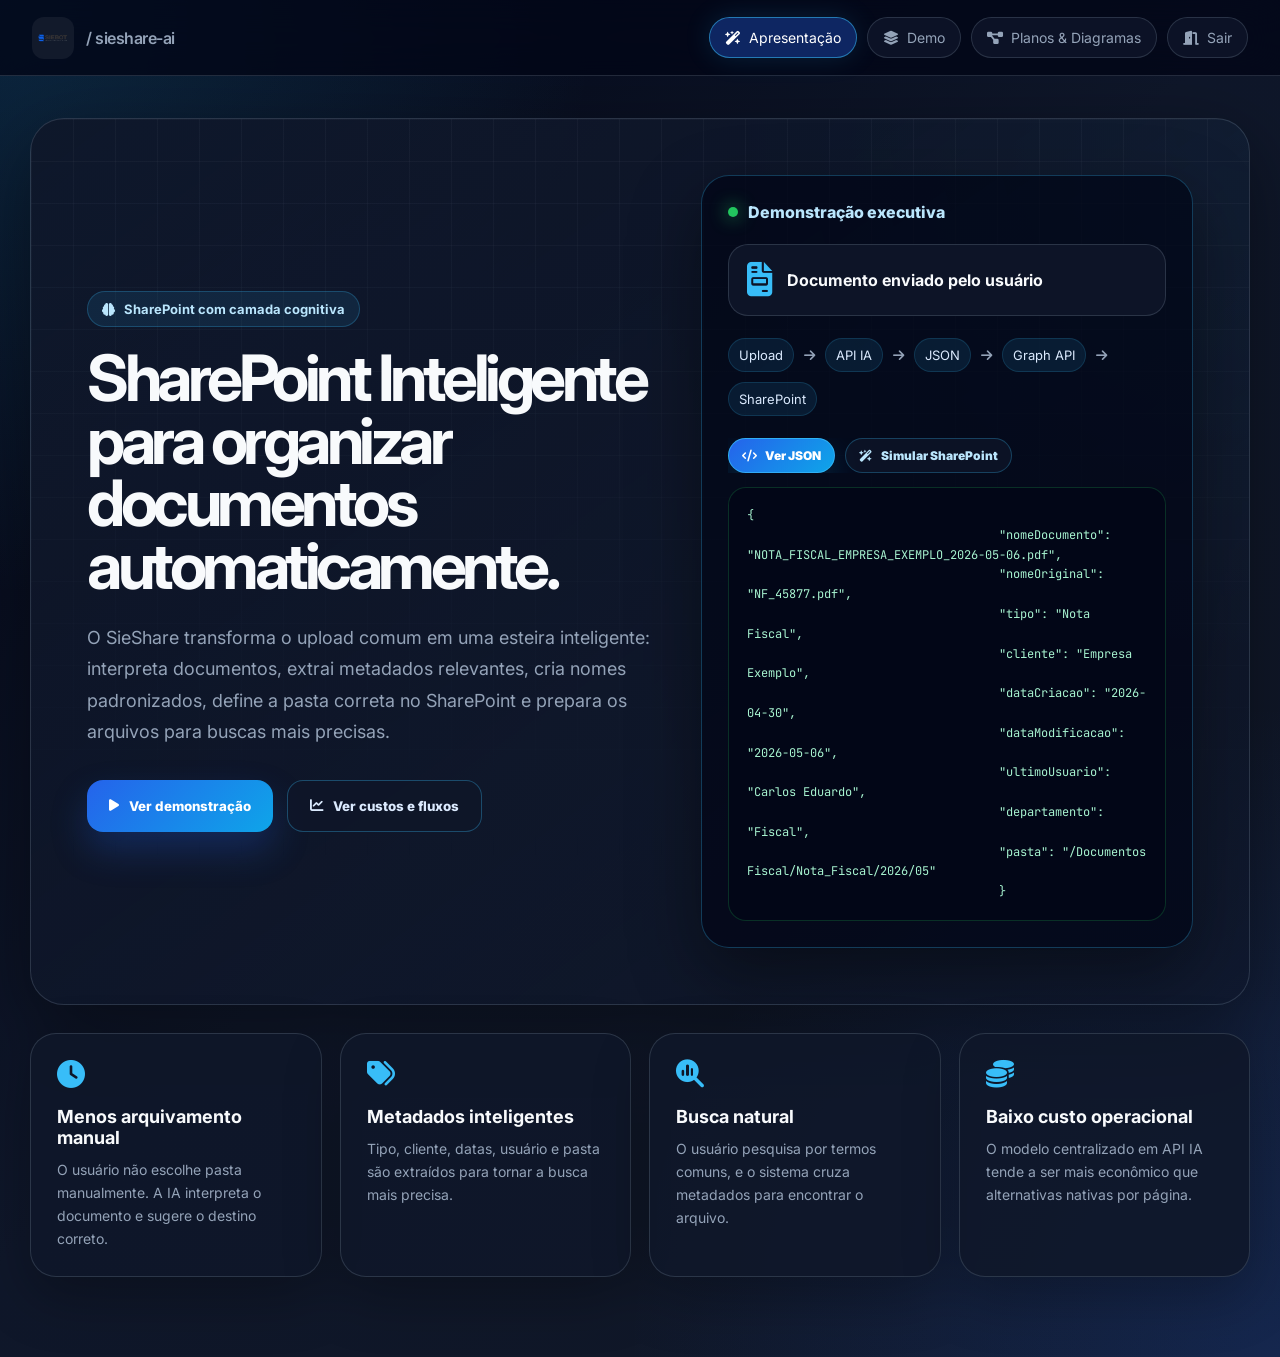
==== commit 32fb1828: "feat(core): otimização da lógica de metadados e indexação inteligente" ====
--- a/upload_api.html
+++ b/upload_api.html
@@ -42,8 +42,13 @@
             <img src="assets/img/SIEBOT.png" alt="Logo Siebot" class="brand-logo">
             <span class="module-name">/ sieshare-ai</span>
         </div>
-
-        <nav class="nav-links">
+        
+        <button class="mobile-menu-toggle" onclick="toggleMobileMenu()" aria-label="Abrir menu"
+            aria-expanded="false" aria-controls="nav-links">
+            <i class="fa-solid fa-bars"></i>
+        </button>
+        
+        <nav class="nav-links" id="nav-links">
             <button class="nav-tab active" onclick="switchView('presentation', this)">
                 <i class="fa-solid fa-wand-magic-sparkles"></i>
                 Apresentação
@@ -69,6 +74,7 @@
     <main class="main-canvas">
 
         <section id="view-presentation" class="view-panel active">
+
             <div class="hero-card">
                 <div class="hero-copy">
                     <span class="eyebrow">
@@ -80,8 +86,8 @@
 
                     <p>
                         O SieShare transforma o upload comum em uma esteira inteligente:
-                        interpreta o documento, extrai metadados relevantes, cria um nome padronizado,
-                        define a pasta correta no SharePoint e prepara o arquivo para buscas mais precisas.
+                        interpreta documentos, extrai metadados relevantes, cria nomes padronizados,
+                        define a pasta correta no SharePoint e prepara os arquivos para buscas mais precisas.
                     </p>
 
                     <div class="hero-actions">
@@ -122,19 +128,20 @@
                         </div>
 
                         <div class="smart-preview-card">
-                        
                             <div class="smart-preview-actions">
-                                <button class="magic-toggle active" id="btn-json-view" onclick="toggleSmartPreview('json')">
+                                <button class="magic-toggle active" id="btn-json-view"
+                                    onclick="toggleSmartPreview('json')">
                                     <i class="fa-solid fa-code"></i>
                                     Ver JSON
                                 </button>
-                        
-                                <button class="magic-toggle" id="btn-sharepoint-view" onclick="toggleSmartPreview('sharepoint')">
+
+                                <button class="magic-toggle" id="btn-sharepoint-view"
+                                    onclick="toggleSmartPreview('sharepoint')">
                                     <i class="fa-solid fa-wand-magic-sparkles"></i>
                                     Simular SharePoint
                                 </button>
                             </div>
-                        
+
                             <div id="preview-json" class="preview-mode active">
                                 <div class="mini-json">{
                                     "nomeDocumento": "NOTA_FISCAL_EMPRESA_EXEMPLO_2026-05-06.pdf",
@@ -148,63 +155,84 @@
                                     "pasta": "/Documentos Fiscal/Nota_Fiscal/2026/05"
                                     }</div>
                             </div>
-                        
+
                             <div id="preview-sharepoint" class="preview-mode">
-                                <div class="sp-compact-card">
-                                    <div class="sp-compact-header">
-                                        <div>
-                                            <span>Simulação SharePoint</span>
-                                            <strong>Metadados aplicados ao documento</strong>
-                                        </div>
-                        
-                                        <i class="fa-solid fa-check"></i>
-                                    </div>
-                        
-                                    <div class="sp-meta-grid">
-                                        <div>
-                                            <small>Nome documento</small>
-                                            <strong>NOTA_FISCAL_EMPRESA_EXEMPLO_2026-05-06.pdf</strong>
-                                        </div>
-                        
-                                        <div>
-                                            <small>Nome Original</small>
-                                            <strong>NF_45877.pdf</strong>
-                                        </div>
-                        
-                                        <div>
-                                            <small>Tipo</small>
-                                            <strong>Nota Fiscal</strong>
-                                        </div>
-                        
-                                        <div>
-                                            <small>Cliente</small>
-                                            <strong>Empresa Exemplo</strong>
-                                        </div>
-                        
-                                        <div>
-                                            <small>Data Criação</small>
-                                            <strong>30/04/2026</strong>
-                                        </div>
-                        
-                                        <div>
-                                            <small>Data Modificação</small>
-                                            <strong>06/05/2026</strong>
-                                        </div>
-                        
-                                        <div>
-                                            <small>Últ. Usuário</small>
-                                            <strong>Carlos Eduardo</strong>
-                                        </div>
-                        
-                                        <div class="sp-folder-box">
-                                            <small>Pasta SharePoint</small>
-                                            <strong>/Documentos Fiscal/Nota_Fiscal/2026/05</strong>
+                                <div class="sharepoint-real-preview">
+                                    <div class="sp-real-scroll">
+                                        <div class="sp-real-table">
+
+                                            <div class="sp-real-row sp-real-head">
+                                                <div class="sp-col-file">
+                                                    <span>Nome</span>
+                                                    <i class="fa-solid fa-angle-down"></i>
+                                                </div>
+
+                                                <div>
+                                                    <span>Título</span>
+                                                    <i class="fa-solid fa-angle-down"></i>
+                                                </div>
+
+                                                <div>
+                                                    <span>Modificado</span>
+                                                    <i class="fa-solid fa-circle-info"></i>
+                                                    <i class="fa-solid fa-angle-down"></i>
+                                                </div>
+
+                                                <div>
+                                                    <span>Modificado por</span>
+                                                    <i class="fa-solid fa-angle-down"></i>
+                                                </div>
+
+                                                <div>
+                                                    <span>GED_criado_em</span>
+                                                    <i class="fa-solid fa-circle-info"></i>
+                                                    <i class="fa-solid fa-angle-down"></i>
+                                                </div>
+
+                                                <div>
+                                                    <span>GED_criado_por</span>
+                                                    <i class="fa-solid fa-angle-down"></i>
+                                                </div>
+                                            </div>
+
+                                            <div class="sp-real-row">
+                                                <div class="sp-col-file sp-real-file">
+                                                    <i class="fa-regular fa-file-pdf"></i>
+                                                    <span>NOTA_FISCAL_EMPRESA...</span>
+                                                </div>
+
+                                                <div class="sp-real-title">
+                                                    Nota Fiscal - Empresa Exemplo.pdf
+                                                </div>
+
+                                                <div>
+                                                    6 de maio
+                                                </div>
+
+                                                <div>
+                                                    <span class="sp-real-pill">SharePoint App</span>
+                                                </div>
+
+                                                <div>
+                                                    30/04/2026
+                                                </div>
+
+                                                <div>
+                                                    Carlos Eduardo
+                                                </div>
+                                            </div>
+
                                         </div>
                                     </div>
-                                </div>
-                            </div>
-                        
-                        </div>
+
+                                    <div class="sp-real-caption">
+                                        As colunas GED são preenchidas automaticamente a partir do JSON retornado pela
+                                        API IA.
+                                    </div>
+                                </div>
+                            </div>
+                        </div>
+
                     </div>
                 </div>
             </div>
@@ -236,9 +264,11 @@
                     </p>
                 </div>
             </div>
+
         </section>
 
         <section id="view-workspace" class="view-panel">
+
             <div class="workspace-tabs">
                 <button class="workspace-tab active" onclick="switchWorkspaceTab('submit', this)">
                     <i class="fa-solid fa-cloud-arrow-up"></i>
@@ -258,6 +288,7 @@
 
             <div id="workspace-submit" class="workspace-panel active">
                 <div class="split-layout single-focus">
+
                     <div class="tech-card">
                         <div class="card-title">
                             <i class="fa-solid fa-robot text-primary"></i>
@@ -283,7 +314,9 @@
                                 <i class="fa-solid fa-file-circle-plus icon-lg"></i>
                                 <h4>Arraste o arquivo para análise</h4>
                                 <span class="text-muted">Suporta .pdf, .docx, .xml, .xlsx, .csv, .txt</span>
+
                                 <input type="file" id="file-input" hidden>
+
                                 <button class="btn-outline mt-3"
                                     onclick="document.getElementById('file-input').click()">
                                     Procurar arquivo
@@ -296,6 +329,7 @@
                                 <div class="console-header">
                                     sieshare-ai: api_ia_document_intelligence
                                 </div>
+
                                 <div class="console-body" id="ai-logs"></div>
                             </div>
                         </div>
@@ -305,6 +339,7 @@
                                 <i class="fa-solid fa-check-circle"></i>
                                 Documento interpretado. Revise os metadados antes de publicar.
                             </div>
+
                             <div class="form-grid">
                                 <div class="col-full">
                                     <label>Nome final criado pela IA</label>
@@ -346,6 +381,7 @@
                                     <div class="tags-container" id="meta-tags"></div>
                                 </div>
                             </div>
+
                             <div class="action-row">
                                 <button class="btn-text" onclick="resetUpload()">Analisar outro</button>
 
@@ -362,6 +398,7 @@
                             <i class="fa-solid fa-list-check text-primary"></i>
                             O que a API IA retorna
                         </div>
+
                         <ul class="check-list">
                             <li>Nome final padronizado, sem depender do nome original enviado pelo usuário.</li>
                             <li>Nome original preservado para auditoria e rastreabilidade.</li>
@@ -370,11 +407,11 @@
                             <li>Payload compatível com automações e Microsoft Graph API.</li>
                         </ul>
                     </div>
+
                 </div>
             </div>
 
             <div id="workspace-search" class="workspace-panel">
-
                 <div class="tech-card">
                     <div class="card-title">
                         <i class="fa-solid fa-magnifying-glass-chart text-primary"></i>
@@ -398,7 +435,6 @@
 
                     <div id="search-results-list" class="mt-3"></div>
                 </div>
-
             </div>
 
             <div id="workspace-uploads" class="workspace-panel">
@@ -408,11 +444,14 @@
                             <i class="fa-solid fa-database text-primary"></i>
                             Últimos uploads indexados
                         </span>
+
                         <span class="badge">1.100 documentos/mês</span>
                     </div>
+
                     <p class="text-muted mb-4">
                         Clique em um documento para ver metadados, payload e destino final.
                     </p>
+
                     <div class="doc-list" id="recent-docs-list"></div>
                 </div>
             </div>
@@ -453,18 +492,21 @@
             <div class="plan-grid">
                 <article class="plan-card recommended">
                     <div class="plan-kicker">Plano recomendado</div>
+
                     <h2>API IA própria + Graph API</h2>
 
                     <p>
                         O arquivo é enviado para a aplicação, a API IA interpreta o conteúdo,
                         devolve um JSON estruturado e o back-end publica no SharePoint.
                     </p>
+
                     <div class="price-table mini">
                         <div><strong>Gemini 2.5 Flash</strong><span>~R$ 5,22/mês</span></div>
                         <div><strong>GPT-5.4 mini</strong><span>~R$ 11,13/mês</span></div>
                         <div><strong>Gemini 2.5 Pro</strong><span>~R$ 21,31/mês</span></div>
                         <div><strong>GPT-5.4</strong><span>~R$ 37,12/mês</span></div>
                     </div>
+
                     <div class="formula-box">
                         Cálculo: entrada mensal × preço entrada + saída mensal × preço saída, convertido para BRL.
                     </div>
@@ -472,16 +514,20 @@
 
                 <article class="plan-card warning">
                     <div class="plan-kicker">Alternativa Microsoft</div>
+
                     <h2>Microsoft Syntex</h2>
+
                     <p>
                         A cobrança é por página processada. Considerando 3 páginas por arquivo:
                         1.100 documentos × 3 páginas = 3.300 páginas/mês.
                     </p>
+
                     <div class="price-table mini">
                         <div><strong>Não estruturado</strong><span>~R$ 82,50/mês</span></div>
                         <div><strong>Pré-criado</strong><span>~R$ 165,00/mês</span></div>
                         <div><strong>Estruturado / Forma livre</strong><span>~R$ 825,00/mês</span></div>
                     </div>
+
                     <div class="formula-box">
                         Cálculo: 3.300 páginas × preço por página × R$ 5,00.
                     </div>
@@ -489,6 +535,7 @@
 
                 <article class="plan-card neutral">
                     <div class="plan-kicker">Automação operacional</div>
+
                     <h2>Power Automate</h2>
 
                     <p>
@@ -513,7 +560,7 @@
                 <div class="card-title flex-between">
                     <span>
                         <i class="fa-solid fa-code-branch text-primary"></i>
-                        Diagramas de sequência completos
+                        Fluxos simplificados
                     </span>
 
                     <div class="flow-tabs">
@@ -530,6 +577,16 @@
                         upload, envio para API IA, retorno JSON, montagem da requisição, upload via Graph API,
                         gravação no SharePoint e retorno do nome/pasta ao usuário.
                     </div>
+                
+                    <div class="diagram-image-card">
+                        <div class="diagram-image-header">
+                            <span>Diagrama original</span>
+                            <strong>Sequência API IA + Graph API</strong>
+                        </div>
+                
+                        <img src="assets/img/diagrama-api-ia.jpeg" alt="Diagrama de sequência API IA">
+                    </div>
+                
                     <div class="sequence-wrap" data-diagram="api"></div>
                 </div>
 
@@ -540,6 +597,16 @@
                         a IA ainda analisa o documento, mas o arquivo passa por uma pasta dropzone,
                         aguarda gatilho e só depois é movido para a pasta final.
                     </div>
+                
+                    <div class="diagram-image-card">
+                        <div class="diagram-image-header">
+                            <span>Diagrama original</span>
+                            <strong>Sequência Power Automate</strong>
+                        </div>
+                
+                        <img src="assets/img/diagrama-power-automate.jpeg" alt="Diagrama de sequência Power Automate">
+                    </div>
+                
                     <div class="sequence-wrap" data-diagram="automate"></div>
                 </div>
 
@@ -550,13 +617,25 @@
                         o documento entra primeiro no SharePoint, depois o Syntex processa,
                         extrai dados e atualiza colunas/tags na biblioteca.
                     </div>
+                
+                    <div class="diagram-image-card">
+                        <div class="diagram-image-header">
+                            <span>Diagrama original</span>
+                            <strong>Sequência Microsoft Syntex</strong>
+                        </div>
+                
+                        <img src="assets/img/diagrama-syntex.jpeg" alt="Diagrama de sequência Microsoft Syntex">
+                    </div>
+                
                     <div class="sequence-wrap" data-diagram="syntex"></div>
                 </div>
-
-            </div>
+            </div>
+
         </section>
+
     </main>
+
     <script src="assets/js/upload_ai.js"></script>
 </body>
 
-</html>+</html>
--- a/assets/css/style_upload.css
+++ b/assets/css/style_upload.css
@@ -74,6 +74,10 @@
     gap: 16px;
 }
 
+/* =========================
+   TOAST
+========================= */
+
 .toast {
     position: fixed;
     top: 96px;
@@ -109,6 +113,10 @@
     }
 }
 
+/* =========================
+   NAVBAR
+========================= */
+
 .top-navbar {
     position: sticky;
     top: 0;
@@ -121,6 +129,34 @@
     background: rgba(2, 6, 23, 0.78);
     border-bottom: 1px solid var(--border);
     backdrop-filter: blur(18px);
+    transition: transform 0.28s ease, background 0.25s ease, box-shadow 0.25s ease;
+    will-change: transform;
+}
+
+.top-navbar.nav-scrolled {
+    background: rgba(2, 6, 23, 0.92);
+    box-shadow: 0 14px 34px rgba(0, 0, 0, 0.24);
+}
+
+.mobile-menu-toggle {
+    display: none;
+    width: 44px;
+    height: 44px;
+    border: 1px solid var(--border);
+    border-radius: 999px;
+    align-items: center;
+    justify-content: center;
+    background: rgba(15, 23, 42, 0.82);
+    color: #dbeafe;
+    font-size: 18px;
+    transition: 0.22s ease;
+}
+
+.mobile-menu-toggle:hover,
+.mobile-menu-toggle.active {
+    color: white;
+    border-color: rgba(56, 189, 248, 0.55);
+    background: rgba(37, 99, 235, 0.35);
 }
 
 .nav-brand {
@@ -175,6 +211,10 @@
     box-shadow: 0 0 28px rgba(56, 189, 248, 0.14);
 }
 
+/* =========================
+   BASE
+========================= */
+
 .main-canvas {
     width: min(1220px, calc(100% - 40px));
     margin: 0 auto;
@@ -202,11 +242,15 @@
     }
 }
 
+/* =========================
+   HERO
+========================= */
+
 .hero-card {
     min-height: 520px;
     padding: 56px;
     display: grid;
-    grid-template-columns: 1.08fr 0.92fr;
+    grid-template-columns: minmax(0, 1.08fr) minmax(0, 0.92fr);
     gap: 36px;
     align-items: center;
     border: 1px solid var(--border);
@@ -235,6 +279,7 @@
 .hero-panel {
     position: relative;
     z-index: 1;
+    min-width: 0;
 }
 
 .eyebrow {
@@ -273,6 +318,10 @@
     gap: 14px;
 }
 
+/* =========================
+   BOTÕES
+========================= */
+
 .btn-filled,
 .btn-outline,
 .btn-text {
@@ -323,7 +372,15 @@
     padding-inline: 22px;
 }
 
+/* =========================
+   LIVE CARD
+========================= */
+
 .live-card {
+    width: 100%;
+    max-width: 100%;
+    min-width: 0;
+    overflow: hidden;
     border: 1px solid rgba(56, 189, 248, 0.28);
     border-radius: 28px;
     background: rgba(2, 6, 23, 0.72);
@@ -381,17 +438,191 @@
     border: 1px solid rgba(56, 189, 248, 0.16);
 }
 
+/* =========================
+   JSON + SHAREPOINT TOGGLE
+========================= */
+
+.smart-preview-card {
+    width: 100%;
+    max-width: 100%;
+    min-width: 0;
+    display: grid;
+    gap: 14px;
+    overflow: hidden;
+}
+
+.smart-preview-actions {
+    display: flex;
+    flex-wrap: wrap;
+    gap: 10px;
+    max-width: 100%;
+    overflow: hidden;
+}
+
+.magic-toggle {
+    border: 1px solid rgba(56, 189, 248, 0.28);
+    background: rgba(15, 23, 42, 0.78);
+    color: #bae6fd;
+    padding: 9px 13px;
+    border-radius: 999px;
+    font-size: 12px;
+    font-weight: 900;
+    display: inline-flex;
+    align-items: center;
+    gap: 8px;
+    max-width: 100%;
+    white-space: nowrap;
+    transition: 0.22s ease;
+}
+
+.magic-toggle:hover,
+.magic-toggle.active {
+    color: #ffffff;
+    background: linear-gradient(135deg, #2563eb, #0ea5e9);
+    border-color: rgba(56, 189, 248, 0.75);
+    box-shadow: 0 14px 34px rgba(14, 165, 233, 0.22);
+}
+
+.preview-mode {
+    display: none;
+    min-width: 0;
+    max-width: 100%;
+}
+
+.preview-mode.active {
+    display: block;
+}
+
 .mini-json {
+    width: 100%;
+    max-width: 100%;
+    min-width: 0;
+    overflow-x: auto;
+    overflow-y: hidden;
     white-space: pre-wrap;
+    word-break: break-word;
+    overflow-wrap: anywhere;
+    display: block;
+    text-align: left;
     color: #a7f3d0;
     background: #020617;
-    border: 1px solid rgba(34, 197, 94, 0.18);
+    border: 1px solid rgba(34, 197, 94, 0.22);
     border-radius: 18px;
     padding: 18px;
     font-family: "JetBrains Mono", monospace;
-    font-size: 13px;
-    line-height: 1.6;
-}
+    font-size: 12px;
+    line-height: 1.65;
+}
+
+/* =========================
+   SHAREPOINT VISUAL
+========================= */
+
+.sharepoint-real-preview {
+    width: 100%;
+    max-width: 100%;
+    min-width: 0;
+    background: #ffffff;
+    color: #242424;
+    border-radius: 12px;
+    border: 1px solid #edebe9;
+    overflow: hidden;
+    box-shadow: 0 14px 32px rgba(15, 23, 42, 0.16);
+}
+
+.sp-real-scroll {
+    width: 100%;
+    max-width: 100%;
+    overflow-x: auto;
+    overflow-y: hidden;
+}
+
+.sp-real-table {
+    min-width: 680px;
+    font-family: "Inter", Arial, sans-serif;
+    font-size: 12px;
+}
+
+.sp-real-row {
+    display: grid;
+    grid-template-columns: 180px 180px 105px 135px 120px 120px;
+    align-items: center;
+    min-height: 48px;
+    border-bottom: 1px solid #edebe9;
+}
+
+.sp-real-row>div {
+    padding: 10px 12px;
+    min-width: 0;
+    white-space: nowrap;
+    overflow: hidden;
+    text-overflow: ellipsis;
+}
+
+.sp-real-head {
+    min-height: 42px;
+    background: #ffffff;
+    color: #242424;
+    font-weight: 600;
+    border-bottom: 1px solid #edebe9;
+}
+
+.sp-real-head>div {
+    display: flex;
+    align-items: center;
+    gap: 6px;
+}
+
+.sp-real-head i {
+    color: #605e5c;
+    font-size: 10px;
+}
+
+.sp-col-file {
+    display: flex;
+    align-items: center;
+    gap: 8px;
+}
+
+.sp-real-file {
+    color: #323130;
+    font-weight: 500;
+}
+
+.sp-real-file i {
+    color: #d13438;
+    font-size: 14px;
+    flex-shrink: 0;
+}
+
+.sp-real-title {
+    color: #323130;
+}
+
+.sp-real-pill {
+    display: inline-flex;
+    align-items: center;
+    justify-content: center;
+    max-width: 120px;
+    padding: 4px 10px;
+    border-radius: 999px;
+    background: #f3f2f1;
+    color: #323130;
+    font-size: 11px;
+    font-weight: 500;
+}
+
+.sp-real-caption {
+    padding: 9px 12px;
+    background: #fafafa;
+    color: #605e5c;
+    font-size: 11px;
+    border-top: 1px solid #edebe9;
+}
+
+/* =========================
+   VALUE CARDS
+========================= */
 
 .value-grid {
     margin-top: 28px;
@@ -430,6 +661,10 @@
     line-height: 1.65;
     font-size: 14px;
 }
+
+/* =========================
+   WORKSPACE
+========================= */
 
 .workspace-tabs {
     display: flex;
@@ -472,12 +707,13 @@
 
 .split-layout {
     display: grid;
-    grid-template-columns: 1.25fr 0.75fr;
+    grid-template-columns: minmax(0, 1.25fr) minmax(0, 0.75fr);
     gap: 22px;
 }
 
 .tech-card {
     padding: 30px;
+    min-width: 0;
 }
 
 .card-title {
@@ -520,6 +756,10 @@
     border-color: rgba(34, 197, 94, 0.48);
 }
 
+/* =========================
+   UPLOAD
+========================= */
+
 .upload-zone {
     min-height: 280px;
     border: 1.5px dashed rgba(56, 189, 248, 0.45);
@@ -572,6 +812,10 @@
     line-height: 1.8;
     font-size: 13px;
 }
+
+/* =========================
+   FORMULÁRIOS
+========================= */
 
 .success-alert {
     display: flex;
@@ -588,7 +832,7 @@
 
 .form-grid {
     display: grid;
-    grid-template-columns: repeat(2, 1fr);
+    grid-template-columns: repeat(2, minmax(0, 1fr));
     gap: 18px;
 }
 
@@ -616,6 +860,7 @@
     background: rgba(2, 6, 23, 0.76);
     border: 1px solid var(--border);
     line-height: 1.65;
+    overflow-wrap: anywhere;
 }
 
 .tags-container {
@@ -663,10 +908,14 @@
     font-weight: 900;
 }
 
+/* =========================
+   SEARCH + LISTA
+========================= */
+
 .search-wrap {
     margin-top: 22px;
     display: grid;
-    grid-template-columns: 1fr auto;
+    grid-template-columns: minmax(0, 1fr) auto;
     gap: 14px;
 }
 
@@ -678,7 +927,7 @@
 .doc-row,
 .search-result {
     display: grid;
-    grid-template-columns: auto 1fr auto;
+    grid-template-columns: auto minmax(0, 1fr) auto;
     gap: 16px;
     align-items: center;
     padding: 18px;
@@ -704,13 +953,19 @@
     background: rgba(56, 189, 248, 0.1);
 }
 
+.doc-main {
+    min-width: 0;
+}
+
 .doc-main h4 {
     margin-bottom: 6px;
+    overflow-wrap: anywhere;
 }
 
 .doc-main p {
     color: var(--text-muted);
     font-size: 13px;
+    overflow-wrap: anywhere;
 }
 
 .badge {
@@ -721,7 +976,12 @@
     border: 1px solid rgba(56, 189, 248, 0.18);
     font-size: 12px;
     font-weight: 900;
-}
+    white-space: nowrap;
+}
+
+/* =========================
+   ARCHITECTURE
+========================= */
 
 .cost-intro {
     margin-bottom: 22px;
@@ -729,7 +989,7 @@
 
 .calc-grid {
     display: grid;
-    grid-template-columns: repeat(4, 1fr);
+    grid-template-columns: repeat(4, minmax(0, 1fr));
     gap: 14px;
 }
 
@@ -754,7 +1014,7 @@
 
 .plan-grid {
     display: grid;
-    grid-template-columns: repeat(3, 1fr);
+    grid-template-columns: repeat(3, minmax(0, 1fr));
     gap: 22px;
 }
 
@@ -830,6 +1090,10 @@
     font-weight: 900;
 }
 
+/* =========================
+   PREÇOS
+========================= */
+
 .price-table {
     display: grid;
     gap: 10px;
@@ -837,19 +1101,28 @@
 }
 
 .price-table div {
-    display: flex;
-    justify-content: space-between;
-    gap: 12px;
+    display: grid;
+    grid-template-columns: minmax(0, 1fr) auto;
+    align-items: center;
+    gap: 14px;
     padding: 12px 14px;
     border-radius: 14px;
     border: 1px solid var(--border);
     background: rgba(2, 6, 23, 0.5);
 }
 
+.price-table strong {
+    min-width: 0;
+    line-height: 1.35;
+}
+
 .price-table span {
     color: #a7f3d0;
     font-weight: 900;
     text-align: right;
+    white-space: nowrap;
+    min-width: max-content;
+    font-size: 14px;
 }
 
 .formula-box {
@@ -863,6 +1136,10 @@
     font-size: 14px;
 }
 
+/* =========================
+   FLUXOS E DIAGRAMAS
+========================= */
+
 .flow-tabs {
     display: flex;
     flex-wrap: wrap;
@@ -911,72 +1188,151 @@
 .sequence-wrap {
     width: 100%;
     overflow-x: auto;
-    padding: 14px;
+    padding: 18px;
     border-radius: 24px;
-    background: rgba(2, 6, 23, 0.56);
-    border: 1px solid var(--border);
-}
-
-.sequence-svg {
-    min-width: 1120px;
+    background:
+        linear-gradient(145deg, rgba(2, 6, 23, 0.74), rgba(15, 23, 42, 0.88));
+    border: 1px solid rgba(148, 163, 184, 0.22);
+}
+
+.linear-flow {
+    min-width: 980px;
+    display: grid;
+    gap: 26px;
+}
+
+.linear-flow-track {
+    display: flex;
+    align-items: stretch;
+    gap: 14px;
+}
+
+.linear-flow-step {
+    flex: 1;
+    min-width: 150px;
+    position: relative;
+    padding: 18px 16px;
+    border-radius: 20px;
+    background:
+        linear-gradient(145deg, rgba(30, 41, 59, 0.96), rgba(15, 23, 42, 0.98));
+    border: 1px solid rgba(56, 189, 248, 0.24);
+    box-shadow: 0 16px 36px rgba(0, 0, 0, 0.24);
+}
+
+.linear-flow-step:not(:last-child)::after {
+    content: "";
+    position: absolute;
+    top: 50%;
+    right: -22px;
+    width: 28px;
+    height: 2px;
+    background: #38bdf8;
+    transform: translateY(-50%);
+    z-index: 2;
+}
+
+.linear-flow-step:not(:last-child)::before {
+    content: "";
+    position: absolute;
+    top: 50%;
+    right: -26px;
+    border-left: 8px solid #38bdf8;
+    border-top: 6px solid transparent;
+    border-bottom: 6px solid transparent;
+    transform: translateY(-50%);
+    z-index: 3;
+}
+
+.linear-flow.warn .linear-flow-step:not(:last-child)::after {
+    background: #f59e0b;
+}
+
+.linear-flow.warn .linear-flow-step:not(:last-child)::before {
+    border-left-color: #f59e0b;
+}
+
+.linear-flow-number {
+    width: 28px;
+    height: 28px;
+    display: grid;
+    place-items: center;
+    margin-bottom: 12px;
+    border-radius: 999px;
+    background: rgba(56, 189, 248, 0.14);
+    color: #7dd3fc;
+    border: 1px solid rgba(56, 189, 248, 0.3);
+    font-size: 12px;
+    font-weight: 900;
+}
+
+.linear-flow-step h4 {
+    color: #f8fafc;
+    font-size: 14px;
+    margin-bottom: 7px;
+}
+
+.linear-flow-step p {
+    color: #94a3b8;
+    font-size: 12px;
+    line-height: 1.55;
+}
+
+.linear-flow-footer {
+    padding: 14px 16px;
+    border-radius: 18px;
+    background: rgba(56, 189, 248, 0.08);
+    border: 1px solid rgba(56, 189, 248, 0.16);
+    color: #dbeafe;
+    font-size: 13px;
+    line-height: 1.6;
+}
+
+/* =========================
+   IMAGENS ORIGINAIS DOS DIAGRAMAS
+========================= */
+
+.diagram-image-card {
+    margin-bottom: 18px;
+    padding: 18px;
+    border-radius: 22px;
+    background: rgba(2, 6, 23, 0.48);
+    border: 1px solid rgba(148, 163, 184, 0.22);
+    overflow: hidden;
+}
+
+.diagram-image-header {
+    display: flex;
+    flex-direction: column;
+    gap: 4px;
+    margin-bottom: 14px;
+}
+
+.diagram-image-header span {
+    color: #38bdf8;
+    font-size: 12px;
+    font-weight: 900;
+    text-transform: uppercase;
+    letter-spacing: 0.08em;
+}
+
+.diagram-image-header strong {
+    color: #f8fafc;
+    font-size: 16px;
+}
+
+.diagram-image-card img {
+    display: block;
     width: 100%;
+    max-width: 100%;
     height: auto;
-    display: block;
-}
-
-.seq-lane {
-    fill: rgba(15, 23, 42, 0.96);
-    stroke: rgba(56, 189, 248, 0.38);
-    stroke-width: 1.6;
-}
-
-.seq-title {
-    fill: #f8fafc;
-    font-size: 14px;
-    font-weight: 800;
-}
-
-.seq-subtitle {
-    fill: #94a3b8;
-    font-size: 10px;
-}
-
-.seq-line {
-    stroke: rgba(148, 163, 184, 0.34);
-    stroke-width: 2;
-    stroke-dasharray: 8 8;
-}
-
-.seq-activation {
-    fill: rgba(255, 255, 255, 0.08);
-    stroke: rgba(255, 255, 255, 0.42);
-}
-
-.seq-arrow {
-    stroke: #38bdf8;
-    stroke-width: 2.2;
-    marker-end: url(#arrow);
-}
-
-.seq-arrow.return {
-    stroke-dasharray: 7 6;
-    stroke: #94a3b8;
-}
-
-.seq-arrow.warn {
-    stroke: #f59e0b;
-}
-
-.seq-label {
-    fill: #dbeafe;
-    font-size: 11px;
-    font-weight: 700;
-}
-
-.seq-note {
-    fill: #94a3b8;
-    font-size: 12px;
-}
+    border-radius: 16px;
+    background: #ffffff;
+    border: 1px solid rgba(226, 232, 240, 0.35);
+}
+
+/* =========================
+   MODAL
+========================= */
 
 .modal-overlay {
     display: none;
@@ -1048,33 +1404,9 @@
     overflow-x: auto;
 }
 
-@media (max-width: 980px) {
-
-    .top-navbar,
-    .nav-links {
-        flex-wrap: wrap;
-    }
-
-    .hero-card,
-    .split-layout,
-    .plan-grid,
-    .value-grid,
-    .calc-grid {
-        grid-template-columns: 1fr;
-    }
-
-    .hero-card {
-        padding: 34px;
-    }
-
-    .search-wrap {
-        grid-template-columns: 1fr;
-    }
-
-    .workspace-tabs {
-        flex-direction: column;
-    }
-}
+/* =========================
+   DOCUMENTO FAKE
+========================= */
 
 .fake-document-preview {
     margin-bottom: 22px;
@@ -1123,11 +1455,12 @@
     font-weight: 900;
     margin-bottom: 14px;
     color: #020617;
+    overflow-wrap: anywhere;
 }
 
 .fake-doc-grid {
     display: grid;
-    grid-template-columns: repeat(2, 1fr);
+    grid-template-columns: repeat(2, minmax(0, 1fr));
     gap: 14px;
     margin-bottom: 18px;
 }
@@ -1151,6 +1484,7 @@
 .fake-doc-field strong {
     color: #0f172a;
     font-size: 14px;
+    overflow-wrap: anywhere;
 }
 
 .fake-doc-lines {
@@ -1193,16 +1527,80 @@
     font-weight: 700;
 }
 
-@media (max-width: 640px) {
-
-    .fake-doc-header,
-    .fake-doc-footer {
+/* =========================
+   RESPONSIVO
+========================= */
+
+@media (max-width: 980px) {
+
+    .top-navbar {
+        flex-wrap: wrap;
+        gap: 12px;
+    }
+
+    .top-navbar.nav-hidden {
+        transform: translateY(calc(-100% - 8px));
+    }
+
+    .mobile-menu-toggle {
+        display: inline-flex;
+    }
+
+    .nav-links {
+        width: 100%;
+        max-height: 0;
+        overflow: hidden;
         flex-direction: column;
-        gap: 10px;
-    }
-
-    .fake-doc-grid {
+        align-items: stretch;
+        gap: 8px;
+        opacity: 0;
+        pointer-events: none;
+        transition: max-height 0.28s ease, opacity 0.2s ease, padding-top 0.28s ease;
+    }
+
+    .nav-links.mobile-open {
+        max-height: 280px;
+        opacity: 1;
+        pointer-events: auto;
+        padding-top: 6px;
+    }
+
+    .nav-tab,
+    .nav-action-btn {
+        width: 100%;
+        justify-content: center;
+    }
+
+    .hero-card,
+    .split-layout,
+    .plan-grid,
+    .value-grid,
+    .calc-grid {
         grid-template-columns: 1fr;
+    }
+
+    .hero-card {
+        padding: 34px;
+    }
+
+    .search-wrap {
+        grid-template-columns: 1fr;
+    }
+
+    .workspace-tabs {
+        flex-direction: column;
+    }
+
+    .linear-flow {
+        min-width: 760px;
+    }
+
+    .linear-flow-step {
+        min-width: 130px;
+    }
+
+    .sp-real-table {
+        min-width: 680px;
     }
 }
 
@@ -1214,16 +1612,6 @@
 
     .top-navbar {
         padding: 12px;
-    }
-
-    .nav-links {
-        width: 100%;
-    }
-
-    .nav-tab,
-    .nav-action-btn {
-        width: 100%;
-        justify-content: center;
     }
 
     .hero-card,
@@ -1233,6 +1621,14 @@
         padding: 22px;
     }
 
+    .hero-copy h1 {
+        font-size: 38px;
+    }
+
+    .hero-copy p {
+        font-size: 16px;
+    }
+
     .form-grid {
         grid-template-columns: 1fr;
     }
@@ -1256,784 +1652,27 @@
         right: 16px;
         min-width: auto;
     }
-}
-
-.sequence-modern {
-    display: flex;
-    flex-direction: column;
-    gap: 28px;
-    padding: 30px;
-    border-radius: 24px;
-    background:
-        linear-gradient(145deg,
-            rgba(15, 23, 42, 0.96),
-            rgba(15, 23, 42, 0.78));
-    border: 1px solid rgba(148, 163, 184, 0.18);
-    overflow-x: auto;
-}
-
-.sequence-head {
-    display: grid;
-    grid-template-columns: repeat(auto-fit, minmax(170px, 1fr));
-    gap: 18px;
-    position: relative;
-}
-
-.sequence-head::after {
-    content: "";
-    position: absolute;
-    left: 0;
-    right: 0;
-    bottom: -18px;
-    height: 2px;
-    background:
-        linear-gradient(90deg,
-            transparent,
-            rgba(56, 189, 248, 0.45),
-            transparent);
-}
-
-.seq-actor {
-    position: relative;
-    padding: 18px;
-    border-radius: 18px;
-    background:
-        linear-gradient(145deg,
-            rgba(30, 41, 59, 0.96),
-            rgba(15, 23, 42, 0.96));
-
-    border: 1px solid rgba(56, 189, 248, 0.22);
-    text-align: center;
-}
-
-.seq-actor h4 {
-    color: white;
-    font-size: 15px;
-    margin-bottom: 6px;
-}
-
-.seq-actor span {
-    color: #94a3b8;
-    font-size: 12px;
-}
-
-.sequence-body {
-    display: flex;
-    flex-direction: column;
-    gap: 18px;
-}
-
-.seq-step {
-    display: grid;
-    grid-template-columns: 220px 1fr 220px;
-    align-items: center;
-    gap: 18px;
-}
-
-.seq-side {
-    font-size: 13px;
-    color: #94a3b8;
-    font-weight: 700;
-    text-align: center;
-}
-
-.seq-arrow-wrap {
-    position: relative;
-    height: 54px;
-    display: flex;
-    align-items: center;
-}
-
-.seq-arrow-line {
-    width: 100%;
-    height: 3px;
-    border-radius: 999px;
-    background:
-        linear-gradient(90deg,
-            #38bdf8,
-            #2563eb);
-
-    position: relative;
-}
-
-.seq-arrow-line.warn {
-    background:
-        linear-gradient(90deg,
-            #f59e0b,
-            #ea580c);
-}
-
-.seq-arrow-line::after {
-    content: "";
-    position: absolute;
-    right: -2px;
-    top: 50%;
-    transform: translateY(-50%);
-    border-left: 14px solid #38bdf8;
-    border-top: 8px solid transparent;
-    border-bottom: 8px solid transparent;
-}
-
-.seq-arrow-line.warn::after {
-    border-left-color: #f59e0b;
-}
-
-.seq-step-label {
-    position: absolute;
-    left: 50%;
-    top: -8px;
-    transform: translateX(-50%);
-    padding: 8px 14px;
-    border-radius: 999px;
-    background: rgba(15, 23, 42, 0.98);
-    border: 1px solid rgba(56, 189, 248, 0.25);
-    color: #dbeafe;
-    font-size: 12px;
-    font-weight: 800;
-    white-space: nowrap;
-}
-
-.seq-step.return .seq-arrow-line {
-    background:
-        repeating-linear-gradient(90deg,
-            #94a3b8 0px,
-            #94a3b8 10px,
-            transparent 10px,
-            transparent 18px);
-}
-
-.seq-step.return .seq-arrow-line::after {
-    border-left-color: #94a3b8;
-}
-
-.sequence-footer {
-    padding-top: 14px;
-    border-top: 1px solid rgba(148, 163, 184, 0.16);
-    color: #64748b;
-    font-size: 12px;
-    text-align: center;
-}
-
-@media (max-width: 1100px) {
-
-    .seq-step {
+
+    .fake-doc-header,
+    .fake-doc-footer {
+        flex-direction: column;
+        gap: 10px;
+    }
+
+    .fake-doc-grid {
         grid-template-columns: 1fr;
     }
 
-    .seq-side {
-        display: none;
-    }
-
-    .seq-step-label {
-        white-space: normal;
-        width: 90%;
-        text-align: center;
-    }
-}
-
-
-/* =========================================================
-   AJUSTES FINAIS - SIESHARE
-   Preview SharePoint + correção de cortes + diagramas
-   ========================================================= */
-
-/* Evita que cards internos estourem o grid da apresentação */
-.hero-card {
-    grid-template-columns: minmax(0, 1.02fr) minmax(0, 0.98fr);
-    align-items: start;
-}
-
-.hero-copy,
-.hero-panel,
-.live-card {
-    min-width: 0;
-}
-
-.hero-panel {
-    width: 100%;
-}
-
-.live-card {
-    width: 100%;
-    max-width: 100%;
-    overflow: hidden;
-}
-
-.mini-json {
-    max-width: 100%;
-    overflow-x: auto;
-}
-
-/* Preview SharePoint - SieShare */
-
-.sharepoint-preview {
-    width: 100%;
-    max-width: 100%;
-    margin-top: 18px;
-    padding: 18px;
-    overflow: hidden;
-    border-radius: 18px;
-    border: 1px solid rgba(226, 232, 240, 0.9);
-    background: rgba(255, 255, 255, 0.98);
-    box-shadow: 0 18px 40px rgba(15, 23, 42, 0.14);
-}
-
-.sharepoint-preview-header {
-    display: flex;
-    justify-content: space-between;
-    align-items: flex-start;
-    gap: 18px;
-    margin-bottom: 16px;
-}
-
-.sharepoint-label {
-    display: inline-block;
-    margin-bottom: 6px;
-    color: #2563eb;
-    font-size: 0.72rem;
-    font-weight: 800;
-    text-transform: uppercase;
-    letter-spacing: 0.08em;
-}
-
-.sharepoint-preview-header h3 {
-    margin: 0 0 6px;
-    color: #0f172a;
-    font-size: 1rem;
-    letter-spacing: -0.02em;
-}
-
-.sharepoint-preview-header p {
-    max-width: 620px;
-    margin: 0;
-    color: #64748b;
-    font-size: 0.84rem;
-    line-height: 1.5;
-}
-
-.sharepoint-status {
-    white-space: nowrap;
-    display: inline-flex;
-    align-items: center;
-    gap: 6px;
-    padding: 7px 12px;
-    border-radius: 999px;
-    border: 1px solid #a7f3d0;
-    background: #ecfdf5;
-    color: #047857;
-    font-size: 0.76rem;
-    font-weight: 800;
-}
-
-.sharepoint-scroll {
-    width: 100%;
-    max-width: 100%;
-    overflow-x: auto;
-    overflow-y: hidden;
-    padding-bottom: 8px;
-}
-
-.sharepoint-scroll::-webkit-scrollbar,
-.mini-json::-webkit-scrollbar,
-.sequence-wrap::-webkit-scrollbar,
-.sequence-modern::-webkit-scrollbar {
-    height: 8px;
-}
-
-.sharepoint-scroll::-webkit-scrollbar-thumb,
-.mini-json::-webkit-scrollbar-thumb,
-.sequence-wrap::-webkit-scrollbar-thumb,
-.sequence-modern::-webkit-scrollbar-thumb {
-    border-radius: 999px;
-    background: rgba(37, 99, 235, 0.45);
-}
-
-.sharepoint-scroll::-webkit-scrollbar-track,
-.mini-json::-webkit-scrollbar-track,
-.sequence-wrap::-webkit-scrollbar-track,
-.sequence-modern::-webkit-scrollbar-track {
-    border-radius: 999px;
-    background: rgba(148, 163, 184, 0.18);
-}
-
-.sharepoint-table {
-    min-width: 960px;
-    overflow: hidden;
-    border: 1px solid #e5e7eb;
-    border-radius: 12px;
-    background: #ffffff;
-}
-
-.sp-row {
-    display: grid;
-    grid-template-columns:
-        minmax(220px, 1.7fr) minmax(130px, 0.9fr) minmax(120px, 0.75fr) minmax(150px, 1fr) minmax(125px, 0.8fr) minmax(140px, 0.9fr) minmax(145px, 0.9fr) minmax(230px, 1.5fr);
-}
-
-.sp-row>div {
-    min-width: 0;
-    padding: 13px 14px;
-    border-bottom: 1px solid #edf2f7;
-    background: #ffffff;
-    color: #334155;
-    font-size: 0.82rem;
-    white-space: nowrap;
-    overflow: hidden;
-    text-overflow: ellipsis;
-}
-
-.sp-row:last-child>div {
-    border-bottom: 0;
-}
-
-.sp-head>div {
-    background: #f8fafc;
-    color: #0f172a;
-    font-weight: 800;
-    font-size: 0.78rem;
-}
-
-.sp-file-name {
-    display: flex;
-    align-items: center;
-    gap: 9px;
-    color: #0f172a !important;
-    font-weight: 800;
-}
-
-.sp-file-name i {
-    flex: 0 0 auto;
-    color: #dc2626;
-}
-
-.sp-file-name span {
-    min-width: 0;
-    overflow: hidden;
-    text-overflow: ellipsis;
-}
-
-.sp-pill {
-    display: inline-flex;
-    align-items: center;
-    max-width: 100%;
-    padding: 5px 10px;
-    border-radius: 999px;
-    background: #f1f5f9;
-    color: #334155;
-    font-size: 0.76rem;
-    font-weight: 800;
-    overflow: hidden;
-    text-overflow: ellipsis;
-}
-
-.sp-pill.user {
-    background: #eef2ff;
-    color: #4338ca;
-}
-
-.sp-folder {
-    color: #2563eb !important;
-    font-weight: 800;
-}
-
-/* Diagramas - visual de setores/colunas com setas entre áreas */
-
-.sequence-wrap {
-    width: 100%;
-    max-width: 100%;
-    overflow-x: auto;
-    padding: 18px;
-    border-radius: 24px;
-    border: 1px solid rgba(148, 163, 184, 0.22);
-    background:
-        radial-gradient(circle at top left, rgba(56, 189, 248, 0.11), transparent 28%),
-        linear-gradient(145deg, rgba(2, 6, 23, 0.86), rgba(15, 23, 42, 0.74));
-}
-
-.sequence-svg {
-    min-width: 1120px;
-    width: 100%;
-    height: auto;
-    display: block;
-}
-
-/* Para diagramas SVG já existentes */
-.seq-lane {
-    fill: rgba(15, 23, 42, 0.96);
-    stroke: rgba(56, 189, 248, 0.42);
-    stroke-width: 1.5;
-    rx: 18;
-}
-
-.seq-title {
-    fill: #f8fafc;
-    font-size: 14px;
-    font-weight: 900;
-}
-
-.seq-subtitle {
-    fill: #94a3b8;
-    font-size: 10px;
-    font-weight: 600;
-}
-
-.seq-line {
-    stroke: rgba(148, 163, 184, 0.3);
-    stroke-width: 2;
-    stroke-dasharray: 8 8;
-}
-
-.seq-activation {
-    fill: rgba(56, 189, 248, 0.08);
-    stroke: rgba(186, 230, 253, 0.42);
-    rx: 8;
-}
-
-.seq-arrow {
-    stroke: #38bdf8;
-    stroke-width: 2.4;
-    marker-end: url(#arrow);
-}
-
-.seq-arrow.return {
-    stroke: #94a3b8;
-    stroke-dasharray: 7 6;
-}
-
-.seq-arrow.warn {
-    stroke: #f59e0b;
-}
-
-.seq-label {
-    fill: #dbeafe;
-    font-size: 11px;
-    font-weight: 800;
-}
-
-.seq-note {
-    fill: #94a3b8;
-    font-size: 12px;
-}
-
-/* Para diagramas HTML, caso o upload_ai.js esteja usando sequence-modern */
-.sequence-modern {
-    min-width: 1080px;
-    display: grid;
-    gap: 24px;
-    padding: 26px;
-    border-radius: 24px;
-    border: 1px solid rgba(148, 163, 184, 0.2);
-    background:
-        radial-gradient(circle at top left, rgba(56, 189, 248, 0.12), transparent 30%),
-        linear-gradient(145deg, rgba(15, 23, 42, 0.96), rgba(15, 23, 42, 0.78));
-    overflow-x: auto;
-}
-
-.sequence-head {
-    display: grid;
-    grid-template-columns: repeat(5, minmax(160px, 1fr));
-    gap: 16px;
-}
-
-.seq-actor {
-    min-height: 92px;
-    position: relative;
-    padding: 18px;
-    border-radius: 18px;
-    border: 1px solid rgba(56, 189, 248, 0.26);
-    background: linear-gradient(145deg, rgba(30, 41, 59, 0.96), rgba(15, 23, 42, 0.96));
-    text-align: center;
-}
-
-.seq-actor::after {
-    content: "";
-    position: absolute;
-    left: 50%;
-    top: calc(100% + 8px);
-    width: 1px;
-    height: 100%;
-    background: repeating-linear-gradient(to bottom,
-            rgba(148, 163, 184, 0.45) 0,
-            rgba(148, 163, 184, 0.45) 8px,
-            transparent 8px,
-            transparent 16px);
-}
-
-.seq-actor h4 {
-    margin-bottom: 6px;
-    color: white;
-    font-size: 15px;
-}
-
-.seq-actor span {
-    color: #94a3b8;
-    font-size: 12px;
-}
-
-.sequence-body {
-    display: grid;
-    gap: 18px;
-}
-
-.seq-step {
-    display: grid;
-    grid-template-columns: repeat(5, minmax(160px, 1fr));
-    gap: 16px;
-    align-items: center;
-}
-
-.seq-side {
-    min-height: 42px;
-    display: grid;
-    place-items: center;
-    color: #94a3b8;
-    font-size: 12px;
-    font-weight: 800;
-    text-align: center;
-}
-
-.seq-arrow-wrap {
-    grid-column: var(--from, 1) / calc(var(--to, 2) + 1);
-    position: relative;
-    min-height: 54px;
-    display: flex;
-    align-items: center;
-}
-
-.seq-arrow-line {
-    width: 100%;
-    height: 3px;
-    position: relative;
-    border-radius: 999px;
-    background: linear-gradient(90deg, #38bdf8, #2563eb);
-}
-
-.seq-arrow-line::after {
-    content: "";
-    position: absolute;
-    right: -2px;
-    top: 50%;
-    transform: translateY(-50%);
-    border-left: 14px solid #38bdf8;
-    border-top: 8px solid transparent;
-    border-bottom: 8px solid transparent;
-}
-
-.seq-arrow-line.warn {
-    background: linear-gradient(90deg, #f59e0b, #ea580c);
-}
-
-.seq-arrow-line.warn::after {
-    border-left-color: #f59e0b;
-}
-
-.seq-step.return .seq-arrow-line {
-    background: repeating-linear-gradient(90deg,
-            #94a3b8 0,
-            #94a3b8 10px,
-            transparent 10px,
-            transparent 18px);
-}
-
-.seq-step.return .seq-arrow-line::after {
-    border-left-color: #94a3b8;
-}
-
-.seq-step-label {
-    position: absolute;
-    left: 50%;
-    top: -8px;
-    transform: translateX(-50%);
-    max-width: 85%;
-    padding: 8px 14px;
-    border-radius: 999px;
-    border: 1px solid rgba(56, 189, 248, 0.25);
-    background: rgba(15, 23, 42, 0.98);
-    color: #dbeafe;
-    font-size: 12px;
-    font-weight: 800;
-    white-space: nowrap;
-    overflow: hidden;
-    text-overflow: ellipsis;
-}
-
-.sequence-footer {
-    padding-top: 14px;
-    border-top: 1px solid rgba(148, 163, 184, 0.16);
-    color: #64748b;
-    font-size: 12px;
-    text-align: center;
-}
-
-/* Responsividade final */
-
-@media (max-width: 1180px) {
-    .hero-card {
-        grid-template-columns: 1fr;
-    }
-
-    .live-card {
-        overflow: hidden;
-    }
-}
-
-@media (max-width: 980px) {
-    .sharepoint-preview-header {
+    .mini-json {
+        font-size: 11px;
+    }
+
+    .smart-preview-actions {
         flex-direction: column;
     }
 
-    .sharepoint-status {
-        align-self: flex-start;
-    }
-
-    .sequence-head,
-    .seq-step {
-        grid-template-columns: repeat(5, 160px);
-    }
-}
-
-@media (max-width: 640px) {
-    .sharepoint-preview {
-        padding: 14px;
-        border-radius: 16px;
-    }
-
-    .sharepoint-table {
-        min-width: 900px;
-    }
-
-    .sp-row {
-        grid-template-columns:
-            210px 125px 115px 145px 120px 135px 140px 210px;
-    }
-
-    .sp-row>div {
-        padding: 12px;
-        font-size: 0.78rem;
-    }
-
-    .sequence-modern,
-    .sequence-svg {
-        min-width: 920px;
-    }
-}
-/* Alternância JSON / SharePoint */
-
-.smart-preview-card {
-    display: grid;
-    gap: 16px;
-}
-
-.smart-preview-actions {
-    display: flex;
-    gap: 10px;
-    flex-wrap: wrap;
-}
-
-.magic-toggle {
-    border: 1px solid rgba(56, 189, 248, 0.24);
-    background: rgba(15, 23, 42, 0.78);
-    color: #bae6fd;
-    padding: 10px 14px;
-    border-radius: 999px;
-    font-size: 12px;
-    font-weight: 900;
-    display: inline-flex;
-    align-items: center;
-    gap: 8px;
-    transition: 0.22s ease;
-}
-
-.magic-toggle:hover,
-.magic-toggle.active {
-    color: #fff;
-    background: linear-gradient(135deg, #2563eb, #0ea5e9);
-    border-color: rgba(56, 189, 248, 0.75);
-    box-shadow: 0 14px 34px rgba(14, 165, 233, 0.22);
-}
-
-.preview-mode {
-    display: none;
-}
-
-.preview-mode.active {
-    display: block;
-}
-
-.sp-compact-card {
-    background: #f8fafc;
-    color: #0f172a;
-    border-radius: 20px;
-    padding: 18px;
-    border: 1px solid #e2e8f0;
-}
-
-.sp-compact-header {
-    display: flex;
-    justify-content: space-between;
-    align-items: flex-start;
-    gap: 14px;
-    margin-bottom: 16px;
-}
-
-.sp-compact-header span {
-    display: block;
-    color: #2563eb;
-    font-size: 11px;
-    font-weight: 900;
-    text-transform: uppercase;
-    letter-spacing: 0.08em;
-    margin-bottom: 4px;
-}
-
-.sp-compact-header strong {
-    font-size: 17px;
-}
-
-.sp-compact-header i {
-    width: 34px;
-    height: 34px;
-    border-radius: 999px;
-    display: grid;
-    place-items: center;
-    background: #dcfce7;
-    color: #16a34a;
-}
-
-.sp-meta-grid {
-    display: grid;
-    grid-template-columns: repeat(2, 1fr);
-    gap: 12px;
-}
-
-.sp-meta-grid div {
-    padding: 12px;
-    border-radius: 14px;
-    background: #fff;
-    border: 1px solid #e2e8f0;
-    min-width: 0;
-}
-
-.sp-meta-grid small {
-    display: block;
-    color: #64748b;
-    font-size: 11px;
-    font-weight: 900;
-    text-transform: uppercase;
-    margin-bottom: 5px;
-}
-
-.sp-meta-grid strong {
-    display: block;
-    color: #0f172a;
-    font-size: 13px;
-    overflow-wrap: anywhere;
-}
-
-.sp-folder-box {
-    grid-column: 1 / -1;
-}
-
-.sp-folder-box strong {
-    color: #2563eb;
-}+    .magic-toggle {
+        justify-content: center;
+        width: 100%;
+    }
+}
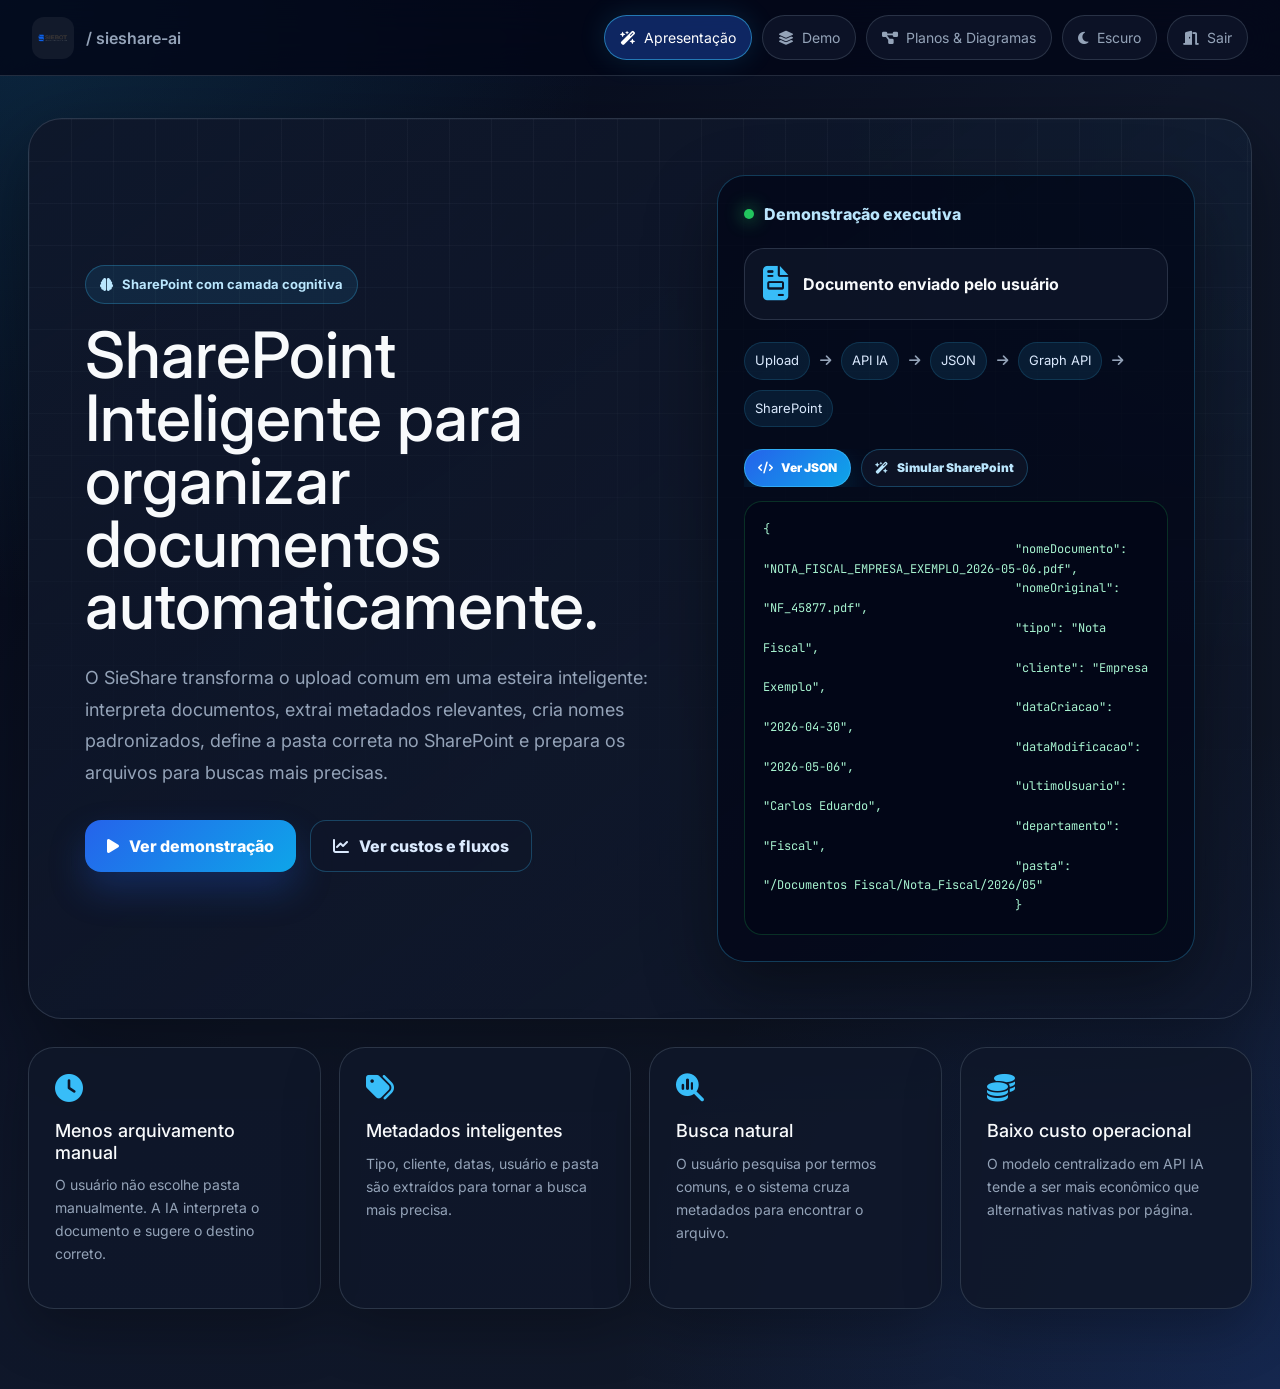
==== commit 60d3596f: "refactor: reorganiza módulos js e adiciona suporte a tema claro/escuro JS separado em módulos (core," ====
--- a/upload_api.html
+++ b/upload_api.html
@@ -4,16 +4,17 @@
 <head>
     <meta charset="utf-8">
     <meta name="viewport" content="width=device-width, initial-scale=1">
-    <title>SieShare AI | SharePoint Inteligente</title>
+    <title>SieCore Ai | SharePoint Inteligente</title>
 
     <link
         href="https://fonts.googleapis.com/css2?family=Inter:wght@300;400;500;600;700;800;900&family=JetBrains+Mono:wght@400;700&display=swap"
         rel="stylesheet">
+    <link href="https://cdn.jsdelivr.net/npm/bootstrap@5.3.3/dist/css/bootstrap.min.css" rel="stylesheet">
     <link rel="stylesheet" href="https://cdnjs.cloudflare.com/ajax/libs/font-awesome/6.4.2/css/all.min.css">
     <link rel="stylesheet" href="assets/css/style_upload.css">
 </head>
 
-<body class="tech-layout">
+<body class="tech-layout theme-dark" data-theme="dark">
 
     <div id="toast" class="toast">
         <i class="fa-solid fa-circle-check"></i>
@@ -64,6 +65,12 @@
                 Planos & Diagramas
             </button>
 
+            <button class="nav-action-btn theme-toggle" id="theme-toggle" type="button"
+                onclick="toggleSieShareTheme()" aria-label="Ativar modo claro" aria-pressed="false">
+                <i class="fa-solid fa-moon"></i>
+                <span>Escuro</span>
+            </button>
+
             <a href="index.html" class="nav-action-btn">
                 <i class="fa-solid fa-door-open"></i>
                 Sair
@@ -635,6 +642,10 @@
 
     </main>
 
+    <script src="assets/js/upload_core.js"></script>
+    <script src="assets/js/upload_presentation.js"></script>
+    <script src="assets/js/upload_demo.js"></script>
+    <script src="assets/js/upload_architecture.js"></script>
     <script src="assets/js/upload_ai.js"></script>
 </body>
 
--- a/assets/css/style_upload.css
+++ b/assets/css/style_upload.css
@@ -1,15 +1,78 @@
 :root {
     --bg-main: #060b18;
     --bg-card: rgba(15, 23, 42, 0.88);
+    --bg-card-solid: #0f172a;
+    --bg-soft: rgba(2, 6, 23, 0.55);
+    --bg-control: rgba(15, 23, 42, 0.82);
+    --bg-input: rgba(2, 6, 23, 0.76);
     --primary: #38bdf8;
     --primary-strong: #2563eb;
+    --primary-soft: rgba(56, 189, 248, 0.1);
+    --primary-border: rgba(56, 189, 248, 0.28);
     --success: #22c55e;
     --warning: #f59e0b;
     --danger: #ef4444;
     --text-main: #f8fafc;
     --text-muted: #94a3b8;
+    --text-soft: #dbeafe;
+    --text-accent: #bae6fd;
     --border: rgba(148, 163, 184, 0.22);
     --shadow: 0 24px 80px rgba(0, 0, 0, 0.42);
+    --body-bg:
+        radial-gradient(circle at top left, rgba(56, 189, 248, 0.18), transparent 32%),
+        radial-gradient(circle at bottom right, rgba(37, 99, 235, 0.2), transparent 35%),
+        linear-gradient(135deg, #020617 0%, #0f172a 48%, #111827 100%);
+    --navbar-bg: rgba(2, 6, 23, 0.78);
+    --navbar-bg-scrolled: rgba(2, 6, 23, 0.92);
+    --hero-bg:
+        linear-gradient(145deg, rgba(15, 23, 42, 0.94), rgba(15, 23, 42, 0.66)),
+        radial-gradient(circle at top right, rgba(56, 189, 248, 0.18), transparent 36%);
+    --panel-bg: rgba(2, 6, 23, 0.72);
+    --code-bg: #020617;
+    --code-text: #a7f3d0;
+    --table-bg: #ffffff;
+    --table-text: #242424;
+}
+
+body[data-theme="light"] {
+    --bg-main: #f5faff;
+    --bg-card: rgba(255, 255, 255, 0.88);
+    --bg-card-solid: #ffffff;
+    --bg-soft: rgba(226, 242, 255, 0.72);
+    --bg-control: rgba(255, 255, 255, 0.9);
+    --bg-input: rgba(255, 255, 255, 0.94);
+    --primary: #0284c7;
+    --primary-strong: #2563eb;
+    --primary-soft: rgba(14, 165, 233, 0.11);
+    --primary-border: rgba(14, 165, 233, 0.28);
+    --text-main: #0f172a;
+    --text-muted: #475569;
+    --text-soft: #1e3a8a;
+    --text-accent: #0369a1;
+    --border: rgba(37, 99, 235, 0.18);
+    --shadow: 0 24px 72px rgba(37, 99, 235, 0.14);
+    --body-bg:
+        radial-gradient(circle at top left, rgba(14, 165, 233, 0.16), transparent 30%),
+        radial-gradient(circle at bottom right, rgba(37, 99, 235, 0.12), transparent 34%),
+        linear-gradient(135deg, #f8fbff 0%, #edf7ff 48%, #ffffff 100%);
+    --navbar-bg: rgba(248, 251, 255, 0.86);
+    --navbar-bg-scrolled: rgba(255, 255, 255, 0.94);
+    --hero-bg:
+        linear-gradient(145deg, rgba(255, 255, 255, 0.96), rgba(236, 248, 255, 0.82)),
+        radial-gradient(circle at top right, rgba(14, 165, 233, 0.2), transparent 36%);
+    --panel-bg: rgba(255, 255, 255, 0.78);
+    --code-bg: #082f49;
+    --code-text: #d9f99d;
+    --table-bg: #ffffff;
+    --table-text: #1f2937;
+}
+
+body[data-theme="dark"] {
+    color-scheme: dark;
+}
+
+body[data-theme="light"] {
+    color-scheme: light;
 }
 
 * {
@@ -20,12 +83,10 @@
 
 body.tech-layout {
     min-height: 100vh;
-    background:
-        radial-gradient(circle at top left, rgba(56, 189, 248, 0.18), transparent 32%),
-        radial-gradient(circle at bottom right, rgba(37, 99, 235, 0.2), transparent 35%),
-        linear-gradient(135deg, #020617 0%, #0f172a 48%, #111827 100%);
+    background: var(--body-bg);
     color: var(--text-main);
     font-family: "Inter", Arial, sans-serif;
+    transition: background 0.25s ease, color 0.25s ease;
 }
 
 button,
@@ -126,7 +187,7 @@
     display: flex;
     align-items: center;
     justify-content: space-between;
-    background: rgba(2, 6, 23, 0.78);
+    background: var(--navbar-bg);
     border-bottom: 1px solid var(--border);
     backdrop-filter: blur(18px);
     transition: transform 0.28s ease, background 0.25s ease, box-shadow 0.25s ease;
@@ -134,7 +195,7 @@
 }
 
 .top-navbar.nav-scrolled {
-    background: rgba(2, 6, 23, 0.92);
+    background: var(--navbar-bg-scrolled);
     box-shadow: 0 14px 34px rgba(0, 0, 0, 0.24);
 }
 
@@ -146,8 +207,8 @@
     border-radius: 999px;
     align-items: center;
     justify-content: center;
-    background: rgba(15, 23, 42, 0.82);
-    color: #dbeafe;
+    background: var(--bg-control);
+    color: var(--text-soft);
     font-size: 18px;
     transition: 0.22s ease;
 }
@@ -164,7 +225,7 @@
     align-items: center;
     gap: 12px;
     font-weight: 800;
-    letter-spacing: -0.03em;
+    letter-spacing: 0;
 }
 
 .brand-logo {
@@ -190,7 +251,7 @@
 .nav-tab,
 .nav-action-btn {
     border: 1px solid var(--border);
-    background: rgba(15, 23, 42, 0.82);
+    background: var(--bg-control);
     color: var(--text-muted);
     padding: 11px 15px;
     border-radius: 999px;
@@ -202,9 +263,14 @@
     transition: 0.25s ease;
 }
 
+.theme-toggle {
+    white-space: nowrap;
+}
+
 .nav-tab:hover,
 .nav-action-btn:hover,
-.nav-tab.active {
+.nav-tab.active,
+.theme-toggle[aria-pressed="true"] {
     color: white;
     border-color: rgba(56, 189, 248, 0.55);
     background: rgba(37, 99, 235, 0.35);
@@ -255,9 +321,7 @@
     align-items: center;
     border: 1px solid var(--border);
     border-radius: 34px;
-    background:
-        linear-gradient(145deg, rgba(15, 23, 42, 0.94), rgba(15, 23, 42, 0.66)),
-        radial-gradient(circle at top right, rgba(56, 189, 248, 0.18), transparent 36%);
+    background: var(--hero-bg);
     box-shadow: var(--shadow);
     position: relative;
     overflow: hidden;
@@ -288,18 +352,18 @@
     gap: 9px;
     padding: 9px 14px;
     border-radius: 999px;
-    background: rgba(56, 189, 248, 0.1);
-    border: 1px solid rgba(56, 189, 248, 0.25);
-    color: #bae6fd;
+    background: var(--primary-soft);
+    border: 1px solid var(--primary-border);
+    color: var(--text-accent);
     font-size: 13px;
     font-weight: 700;
     margin-bottom: 20px;
 }
 
 .hero-copy h1 {
-    font-size: clamp(38px, 5vw, 68px);
+    font-size: 64px;
     line-height: 0.98;
-    letter-spacing: -0.07em;
+    letter-spacing: 0;
     max-width: 760px;
     margin-bottom: 24px;
 }
@@ -348,9 +412,9 @@
 }
 
 .btn-outline {
-    color: #dbeafe;
-    background: rgba(15, 23, 42, 0.8);
-    border: 1px solid rgba(56, 189, 248, 0.32);
+    color: var(--text-soft);
+    background: var(--bg-control);
+    border: 1px solid var(--primary-border);
 }
 
 .btn-outline:hover {
@@ -383,7 +447,7 @@
     overflow: hidden;
     border: 1px solid rgba(56, 189, 248, 0.28);
     border-radius: 28px;
-    background: rgba(2, 6, 23, 0.72);
+    background: var(--panel-bg);
     padding: 26px;
     box-shadow: 0 26px 70px rgba(0, 0, 0, 0.42);
 }
@@ -392,7 +456,7 @@
     display: flex;
     align-items: center;
     gap: 10px;
-    color: #bae6fd;
+    color: var(--text-accent);
     font-weight: 800;
     margin-bottom: 22px;
 }
@@ -411,7 +475,7 @@
     gap: 14px;
     padding: 18px;
     border-radius: 20px;
-    background: rgba(15, 23, 42, 0.9);
+    background: var(--bg-control);
     border: 1px solid var(--border);
 }
 
@@ -433,8 +497,8 @@
 .pipeline-mini span {
     padding: 8px 10px;
     border-radius: 999px;
-    background: rgba(56, 189, 248, 0.1);
-    color: #dbeafe;
+    background: var(--primary-soft);
+    color: var(--text-soft);
     border: 1px solid rgba(56, 189, 248, 0.16);
 }
 
@@ -460,9 +524,9 @@
 }
 
 .magic-toggle {
-    border: 1px solid rgba(56, 189, 248, 0.28);
-    background: rgba(15, 23, 42, 0.78);
-    color: #bae6fd;
+    border: 1px solid var(--primary-border);
+    background: var(--bg-control);
+    color: var(--text-accent);
     padding: 9px 13px;
     border-radius: 999px;
     font-size: 12px;
@@ -504,8 +568,8 @@
     overflow-wrap: anywhere;
     display: block;
     text-align: left;
-    color: #a7f3d0;
-    background: #020617;
+    color: var(--code-text);
+    background: var(--code-bg);
     border: 1px solid rgba(34, 197, 94, 0.22);
     border-radius: 18px;
     padding: 18px;
@@ -673,7 +737,7 @@
     padding: 8px;
     border: 1px solid var(--border);
     border-radius: 24px;
-    background: rgba(2, 6, 23, 0.55);
+    background: var(--bg-soft);
 }
 
 .workspace-tab {
@@ -719,7 +783,7 @@
 .card-title {
     font-size: 19px;
     font-weight: 900;
-    letter-spacing: -0.02em;
+    letter-spacing: 0;
     margin-bottom: 18px;
     display: flex;
     align-items: center;
@@ -740,8 +804,8 @@
     min-height: 52px;
     border-radius: 16px;
     border: 1px solid var(--border);
-    background: rgba(2, 6, 23, 0.76);
-    color: white;
+    background: var(--bg-input);
+    color: var(--text-main);
     padding: 0 16px;
     outline: none;
     font-size: 15px;
@@ -766,7 +830,7 @@
     border-radius: 26px;
     background:
         linear-gradient(145deg, rgba(56, 189, 248, 0.08), rgba(37, 99, 235, 0.06)),
-        rgba(2, 6, 23, 0.36);
+        var(--bg-soft);
     display: flex;
     align-items: center;
     justify-content: center;
@@ -792,14 +856,14 @@
     overflow: hidden;
     border-radius: 22px;
     border: 1px solid rgba(56, 189, 248, 0.2);
-    background: #020617;
+    background: var(--code-bg);
 }
 
 .console-header {
     padding: 14px 18px;
-    background: rgba(15, 23, 42, 0.94);
+    background: var(--bg-control);
     border-bottom: 1px solid var(--border);
-    color: #bae6fd;
+    color: var(--text-accent);
     font-family: "JetBrains Mono", monospace;
     font-size: 13px;
 }
@@ -808,7 +872,7 @@
     min-height: 230px;
     padding: 18px;
     font-family: "JetBrains Mono", monospace;
-    color: #a7f3d0;
+    color: var(--code-text);
     line-height: 1.8;
     font-size: 13px;
 }
@@ -856,8 +920,8 @@
     min-height: 52px;
     padding: 16px;
     border-radius: 16px;
-    color: #dbeafe;
-    background: rgba(2, 6, 23, 0.76);
+    color: var(--text-soft);
+    background: var(--bg-input);
     border: 1px solid var(--border);
     line-height: 1.65;
     overflow-wrap: anywhere;
@@ -872,9 +936,9 @@
 .tag {
     padding: 9px 12px;
     border-radius: 999px;
-    background: rgba(56, 189, 248, 0.1);
-    border: 1px solid rgba(56, 189, 248, 0.18);
-    color: #bae6fd;
+    background: var(--primary-soft);
+    border: 1px solid var(--primary-border);
+    color: var(--text-accent);
     font-size: 13px;
     font-weight: 800;
 }
@@ -933,7 +997,7 @@
     padding: 18px;
     border-radius: 20px;
     border: 1px solid var(--border);
-    background: rgba(2, 6, 23, 0.48);
+    background: var(--bg-soft);
     transition: 0.24s ease;
 }
 
@@ -950,7 +1014,7 @@
     display: grid;
     place-items: center;
     color: var(--primary);
-    background: rgba(56, 189, 248, 0.1);
+    background: var(--primary-soft);
 }
 
 .doc-main {
@@ -971,9 +1035,9 @@
 .badge {
     padding: 8px 12px;
     border-radius: 999px;
-    color: #dbeafe;
-    background: rgba(56, 189, 248, 0.1);
-    border: 1px solid rgba(56, 189, 248, 0.18);
+    color: var(--text-soft);
+    background: var(--primary-soft);
+    border: 1px solid var(--primary-border);
     font-size: 12px;
     font-weight: 900;
     white-space: nowrap;
@@ -997,13 +1061,13 @@
     padding: 18px;
     border-radius: 18px;
     border: 1px solid var(--border);
-    background: rgba(2, 6, 23, 0.45);
+    background: var(--bg-soft);
 }
 
 .calc-grid strong {
     display: block;
     margin-bottom: 8px;
-    color: white;
+    color: var(--text-main);
 }
 
 .calc-grid span {
@@ -1050,18 +1114,18 @@
 }
 
 .plan-kicker {
-    color: #bae6fd;
+    color: var(--text-accent);
     font-weight: 900;
     font-size: 12px;
     text-transform: uppercase;
-    letter-spacing: 0.08em;
+    letter-spacing: 0;
     margin-bottom: 14px;
 }
 
 .plan-card h2 {
     font-size: 28px;
     margin-bottom: 14px;
-    letter-spacing: -0.04em;
+    letter-spacing: 0;
 }
 
 .plan-card p {
@@ -1108,7 +1172,7 @@
     padding: 12px 14px;
     border-radius: 14px;
     border: 1px solid var(--border);
-    background: rgba(2, 6, 23, 0.5);
+    background: var(--bg-soft);
 }
 
 .price-table strong {
@@ -1117,7 +1181,7 @@
 }
 
 .price-table span {
-    color: #a7f3d0;
+    color: var(--code-text);
     font-weight: 900;
     text-align: right;
     white-space: nowrap;
@@ -1129,7 +1193,7 @@
     margin-top: 18px;
     padding: 14px;
     border-radius: 16px;
-    color: #dbeafe;
+    color: var(--text-soft);
     background: rgba(56, 189, 248, 0.08);
     border: 1px solid rgba(56, 189, 248, 0.16);
     line-height: 1.55;
@@ -1148,7 +1212,7 @@
 
 .ft-btn {
     border: 1px solid var(--border);
-    background: rgba(2, 6, 23, 0.62);
+    background: var(--bg-control);
     color: var(--text-muted);
     border-radius: 999px;
     padding: 9px 12px;
@@ -1174,7 +1238,7 @@
     margin-bottom: 18px;
     padding: 16px;
     border-radius: 18px;
-    color: #dbeafe;
+    color: var(--text-soft);
     background: rgba(56, 189, 248, 0.08);
     border: 1px solid rgba(56, 189, 248, 0.18);
     line-height: 1.6;
@@ -1191,7 +1255,7 @@
     padding: 18px;
     border-radius: 24px;
     background:
-        linear-gradient(145deg, rgba(2, 6, 23, 0.74), rgba(15, 23, 42, 0.88));
+        linear-gradient(145deg, var(--bg-soft), var(--bg-card));
     border: 1px solid rgba(148, 163, 184, 0.22);
 }
 
@@ -1214,7 +1278,7 @@
     padding: 18px 16px;
     border-radius: 20px;
     background:
-        linear-gradient(145deg, rgba(30, 41, 59, 0.96), rgba(15, 23, 42, 0.98));
+        linear-gradient(145deg, var(--bg-control), var(--bg-card-solid));
     border: 1px solid rgba(56, 189, 248, 0.24);
     box-shadow: 0 16px 36px rgba(0, 0, 0, 0.24);
 }
@@ -1266,13 +1330,13 @@
 }
 
 .linear-flow-step h4 {
-    color: #f8fafc;
+    color: var(--text-main);
     font-size: 14px;
     margin-bottom: 7px;
 }
 
 .linear-flow-step p {
-    color: #94a3b8;
+    color: var(--text-muted);
     font-size: 12px;
     line-height: 1.55;
 }
@@ -1282,7 +1346,7 @@
     border-radius: 18px;
     background: rgba(56, 189, 248, 0.08);
     border: 1px solid rgba(56, 189, 248, 0.16);
-    color: #dbeafe;
+    color: var(--text-soft);
     font-size: 13px;
     line-height: 1.6;
 }
@@ -1295,7 +1359,7 @@
     margin-bottom: 18px;
     padding: 18px;
     border-radius: 22px;
-    background: rgba(2, 6, 23, 0.48);
+    background: var(--bg-soft);
     border: 1px solid rgba(148, 163, 184, 0.22);
     overflow: hidden;
 }
@@ -1312,11 +1376,11 @@
     font-size: 12px;
     font-weight: 900;
     text-transform: uppercase;
-    letter-spacing: 0.08em;
+    letter-spacing: 0;
 }
 
 .diagram-image-header strong {
-    color: #f8fafc;
+    color: var(--text-main);
     font-size: 16px;
 }
 
@@ -1356,14 +1420,14 @@
     overflow: auto;
     border-radius: 28px;
     border: 1px solid var(--border);
-    background: #0f172a;
+    background: var(--bg-card-solid);
     box-shadow: var(--shadow);
 }
 
 .modal-header {
     position: sticky;
     top: 0;
-    background: rgba(15, 23, 42, 0.96);
+    background: var(--bg-card-solid);
     border-bottom: 1px solid var(--border);
     padding: 18px 22px;
     display: flex;
@@ -1381,10 +1445,12 @@
 .btn-close {
     width: 38px;
     height: 38px;
+    padding: 0;
     border: 1px solid var(--border);
     border-radius: 999px;
-    background: rgba(2, 6, 23, 0.5);
-    color: white;
+    background: var(--bg-control);
+    color: var(--text-main);
+    opacity: 1;
 }
 
 .modal-body {
@@ -1397,10 +1463,10 @@
     font-size: 12px;
     line-height: 1.7;
     border-radius: 18px;
-    background: #020617;
+    background: var(--code-bg);
     border: 1px solid var(--border);
     padding: 16px;
-    color: #bfdbfe;
+    color: var(--text-soft);
     overflow-x: auto;
 }
 
@@ -1438,7 +1504,7 @@
     font-weight: 800;
     color: #2563eb;
     text-transform: uppercase;
-    letter-spacing: 0.08em;
+    letter-spacing: 0;
 }
 
 .fake-doc-badge {
@@ -1525,6 +1591,62 @@
     color: #64748b;
     font-size: 12px;
     font-weight: 700;
+}
+
+/* =========================
+   TEMA CLARO
+========================= */
+
+body[data-theme="light"] .hero-card::before {
+    background-image:
+        linear-gradient(rgba(37, 99, 235, 0.07) 1px, transparent 1px),
+        linear-gradient(90deg, rgba(37, 99, 235, 0.07) 1px, transparent 1px);
+}
+
+body[data-theme="light"] .brand-logo {
+    background: rgba(14, 165, 233, 0.1);
+}
+
+body[data-theme="light"] .mobile-menu-toggle:hover,
+body[data-theme="light"] .mobile-menu-toggle.active,
+body[data-theme="light"] .nav-tab:hover,
+body[data-theme="light"] .nav-action-btn:hover,
+body[data-theme="light"] .nav-tab.active,
+body[data-theme="light"] .theme-toggle[aria-pressed="true"] {
+    color: white;
+    background: linear-gradient(135deg, #2563eb, #0ea5e9);
+}
+
+body[data-theme="light"] .live-card {
+    box-shadow: 0 24px 60px rgba(37, 99, 235, 0.16);
+}
+
+body[data-theme="light"] .success-alert {
+    color: #166534;
+}
+
+body[data-theme="light"] .btn-text:hover {
+    color: var(--primary-strong);
+}
+
+body[data-theme="light"] .linear-flow-step {
+    box-shadow: 0 14px 32px rgba(37, 99, 235, 0.12);
+}
+
+body[data-theme="light"] .modal-overlay {
+    background: rgba(15, 23, 42, 0.38);
+}
+
+@media (min-width: 1280px) {
+    .main-canvas {
+        width: min(1380px, calc(100% - 56px));
+    }
+
+    .hero-card {
+        min-height: 620px;
+        grid-template-columns: minmax(0, 1fr) minmax(420px, 0.82fr);
+        gap: 48px;
+    }
 }
 
 /* =========================
@@ -1581,6 +1703,12 @@
 
     .hero-card {
         padding: 34px;
+        min-height: auto;
+    }
+
+    .hero-copy h1 {
+        font-size: 46px;
+        line-height: 1.06;
     }
 
     .search-wrap {
@@ -1622,11 +1750,38 @@
     }
 
     .hero-copy h1 {
-        font-size: 38px;
+        font-size: 34px;
+        line-height: 1.08;
     }
 
     .hero-copy p {
         font-size: 16px;
+    }
+
+    .hero-actions {
+        display: grid;
+        grid-template-columns: 1fr;
+    }
+
+    .hero-actions .btn-filled,
+    .hero-actions .btn-outline {
+        width: 100%;
+    }
+
+    .live-card {
+        padding: 18px;
+        border-radius: 22px;
+    }
+
+    .pipeline-mini {
+        display: grid;
+        grid-template-columns: 1fr;
+        align-items: stretch;
+    }
+
+    .pipeline-mini i {
+        transform: rotate(90deg);
+        justify-self: center;
     }
 
     .form-grid {
@@ -1676,3 +1831,23 @@
         width: 100%;
     }
 }
+
+@media (max-width: 420px) {
+    .module-name {
+        display: none;
+    }
+
+    .hero-card,
+    .tech-card,
+    .plan-card {
+        padding: 18px;
+    }
+
+    .hero-copy h1 {
+        font-size: 30px;
+    }
+
+    .live-file {
+        align-items: flex-start;
+    }
+}
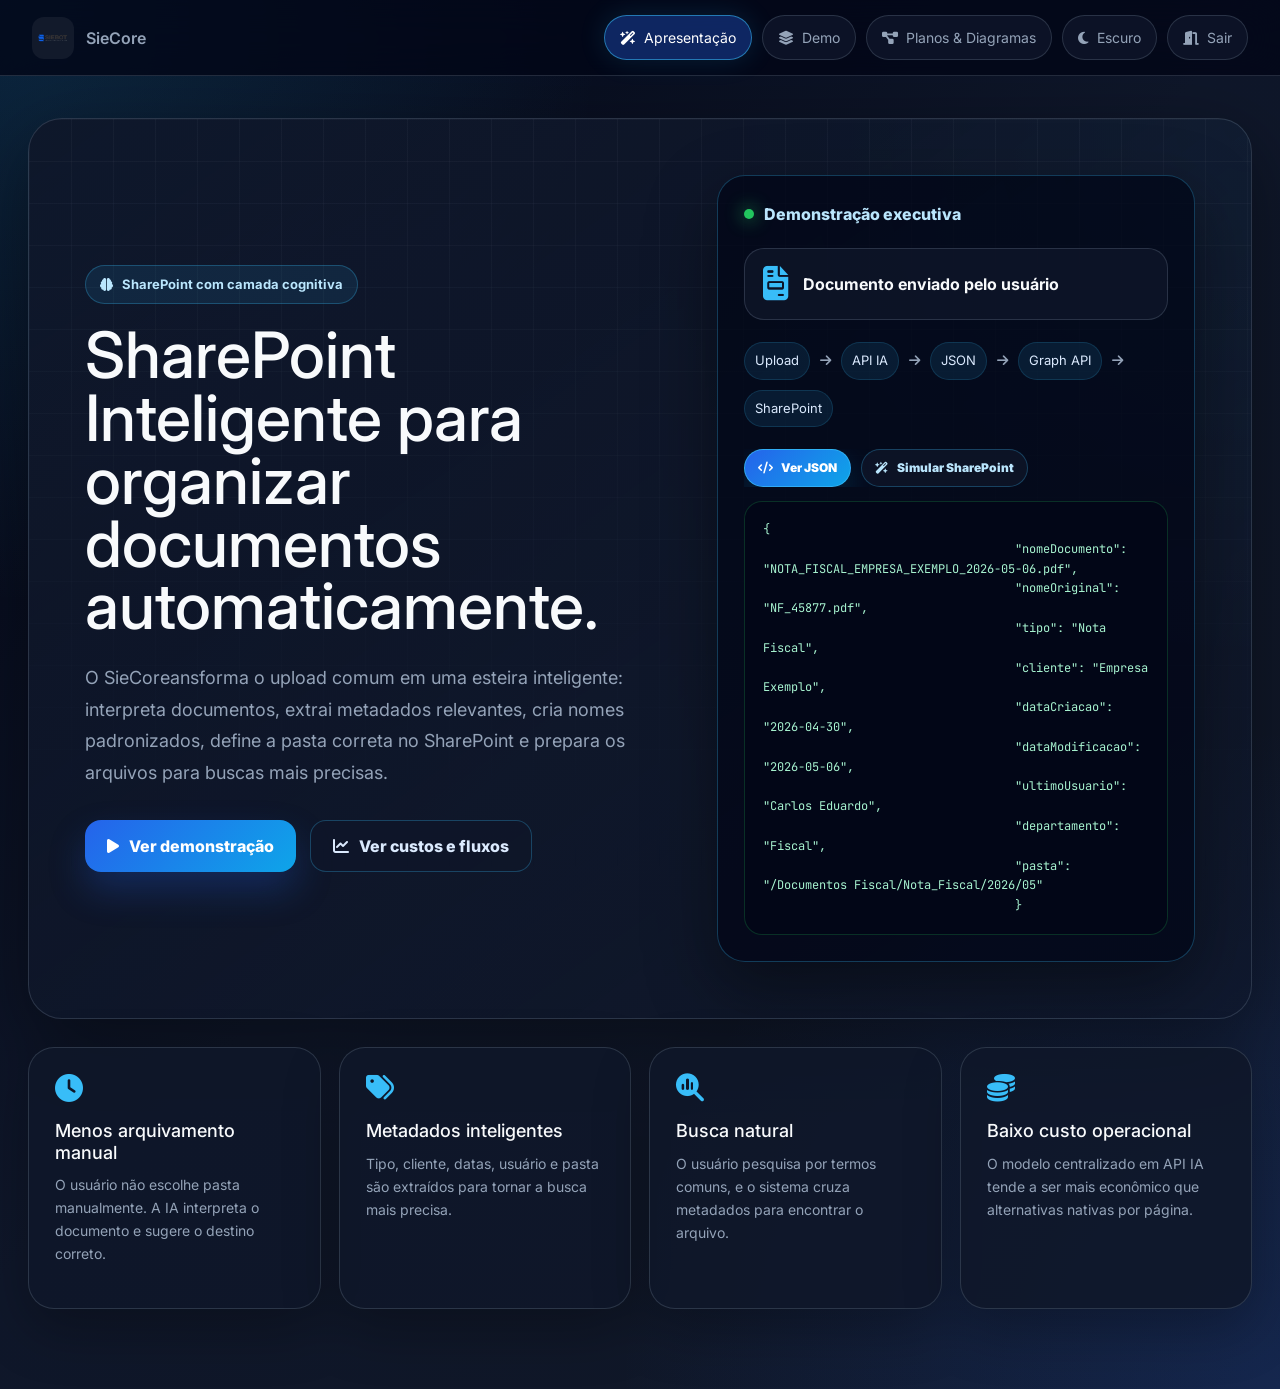
==== commit 31ea4666: "refactor(branding): Identificada nossa padronização de nomeclatura" ====
--- a/upload_api.html
+++ b/upload_api.html
@@ -41,7 +41,7 @@
     <header class="top-navbar">
         <div class="nav-brand">
             <img src="assets/img/SIEBOT.png" alt="Logo Siebot" class="brand-logo">
-            <span class="module-name">/ sieshare-ai</span>
+            <span class="module-name"> SieCore</span>
         </div>
         
         <button class="mobile-menu-toggle" onclick="toggleMobileMenu()" aria-label="Abrir menu"
@@ -66,7 +66,7 @@
             </button>
 
             <button class="nav-action-btn theme-toggle" id="theme-toggle" type="button"
-                onclick="toggleSieShareTheme()" aria-label="Ativar modo claro" aria-pressed="false">
+                onclick="toggleSieCoreme()" aria-label="Ativar modo claro" aria-pressed="false">
                 <i class="fa-solid fa-moon"></i>
                 <span>Escuro</span>
             </button>
@@ -92,7 +92,7 @@
                     <h1>SharePoint Inteligente para organizar documentos automaticamente.</h1>
 
                     <p>
-                        O SieShare transforma o upload comum em uma esteira inteligente:
+                        O SieCoreansforma o upload comum em uma esteira inteligente:
                         interpreta documentos, extrai metadados relevantes, cria nomes padronizados,
                         define a pasta correta no SharePoint e prepara os arquivos para buscas mais precisas.
                     </p>
@@ -334,7 +334,7 @@
                         <div id="step-processing" class="engine-step">
                             <div class="console-window">
                                 <div class="console-header">
-                                    sieshare-ai: api_ia_document_intelligence
+                                    SieCore: api_ia_document_intelligence
                                 </div>
 
                                 <div class="console-body" id="ai-logs"></div>
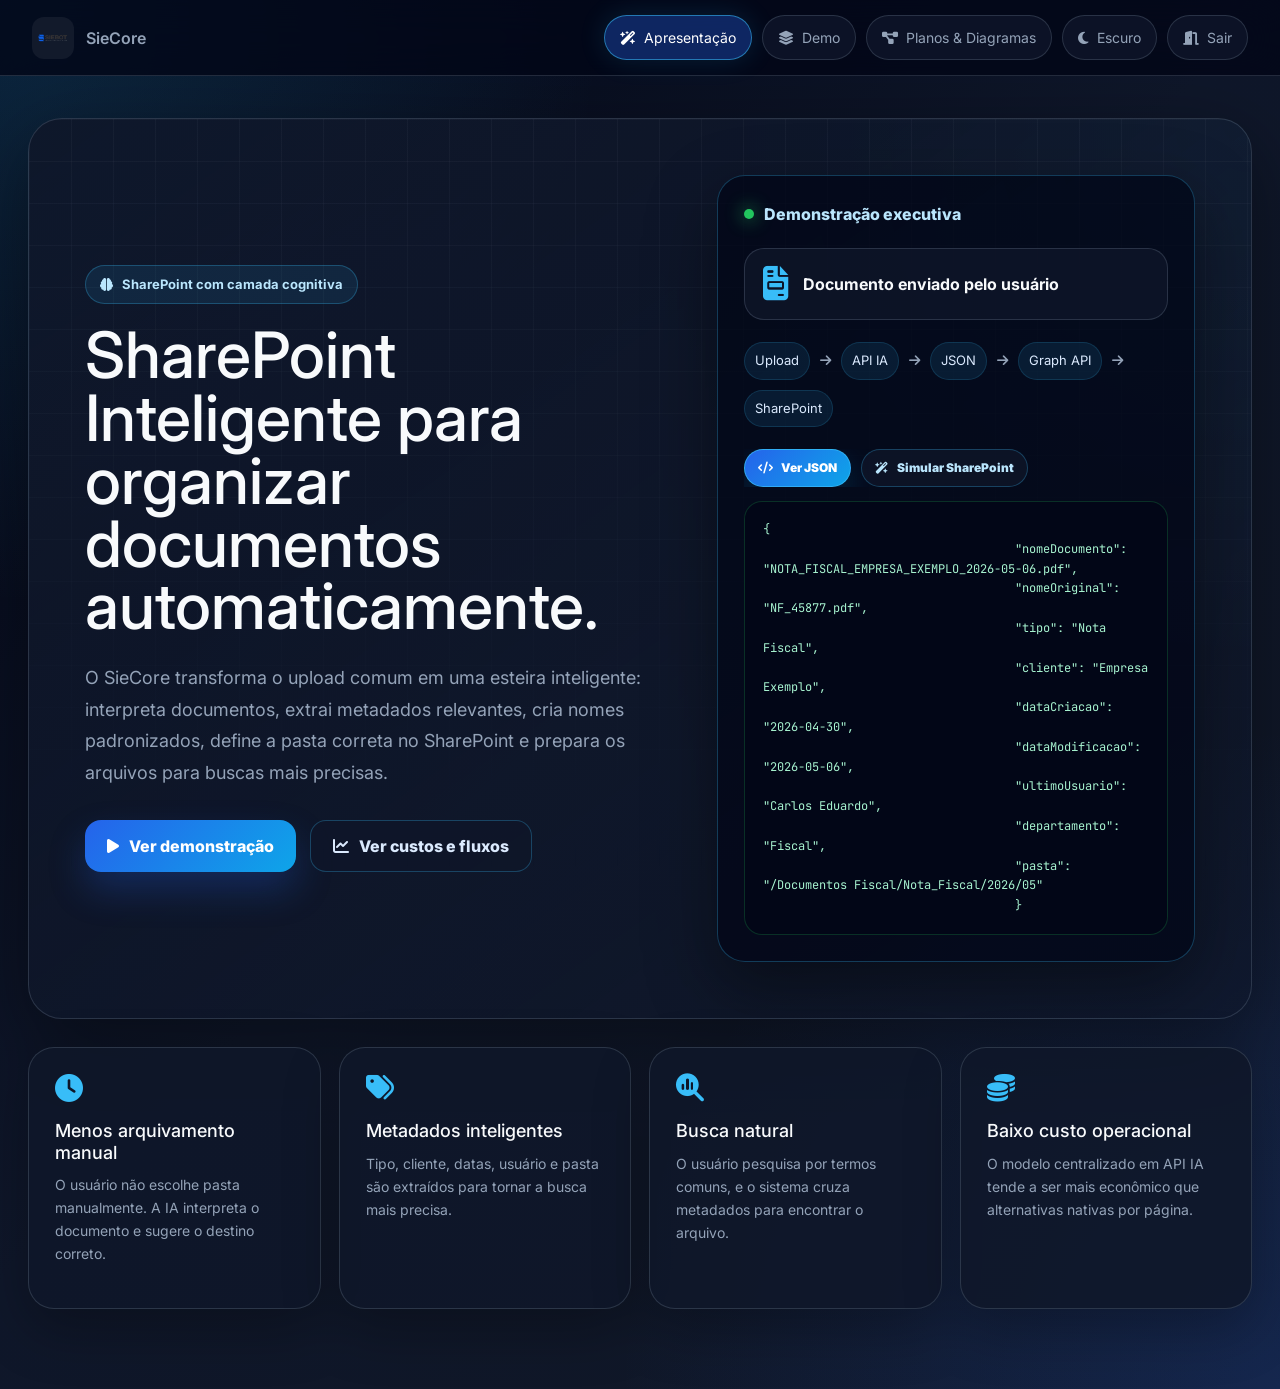
==== commit 6e5c4e96: "fix(frontend): corrige tema, scripts legados e página inicial" ====
--- a/upload_api.html
+++ b/upload_api.html
@@ -66,7 +66,7 @@
             </button>
 
             <button class="nav-action-btn theme-toggle" id="theme-toggle" type="button"
-                onclick="toggleSieCoreme()" aria-label="Ativar modo claro" aria-pressed="false">
+                onclick="toggleSieShareTheme()" aria-label="Ativar modo claro" aria-pressed="false">
                 <i class="fa-solid fa-moon"></i>
                 <span>Escuro</span>
             </button>
@@ -92,7 +92,7 @@
                     <h1>SharePoint Inteligente para organizar documentos automaticamente.</h1>
 
                     <p>
-                        O SieCoreansforma o upload comum em uma esteira inteligente:
+                        O SieCore transforma o upload comum em uma esteira inteligente:
                         interpreta documentos, extrai metadados relevantes, cria nomes padronizados,
                         define a pasta correta no SharePoint e prepara os arquivos para buscas mais precisas.
                     </p>
--- a/assets/css/style_upload.css
+++ b/assets/css/style_upload.css
@@ -1850,4 +1850,4 @@
     .live-file {
         align-items: flex-start;
     }
-}
+}
